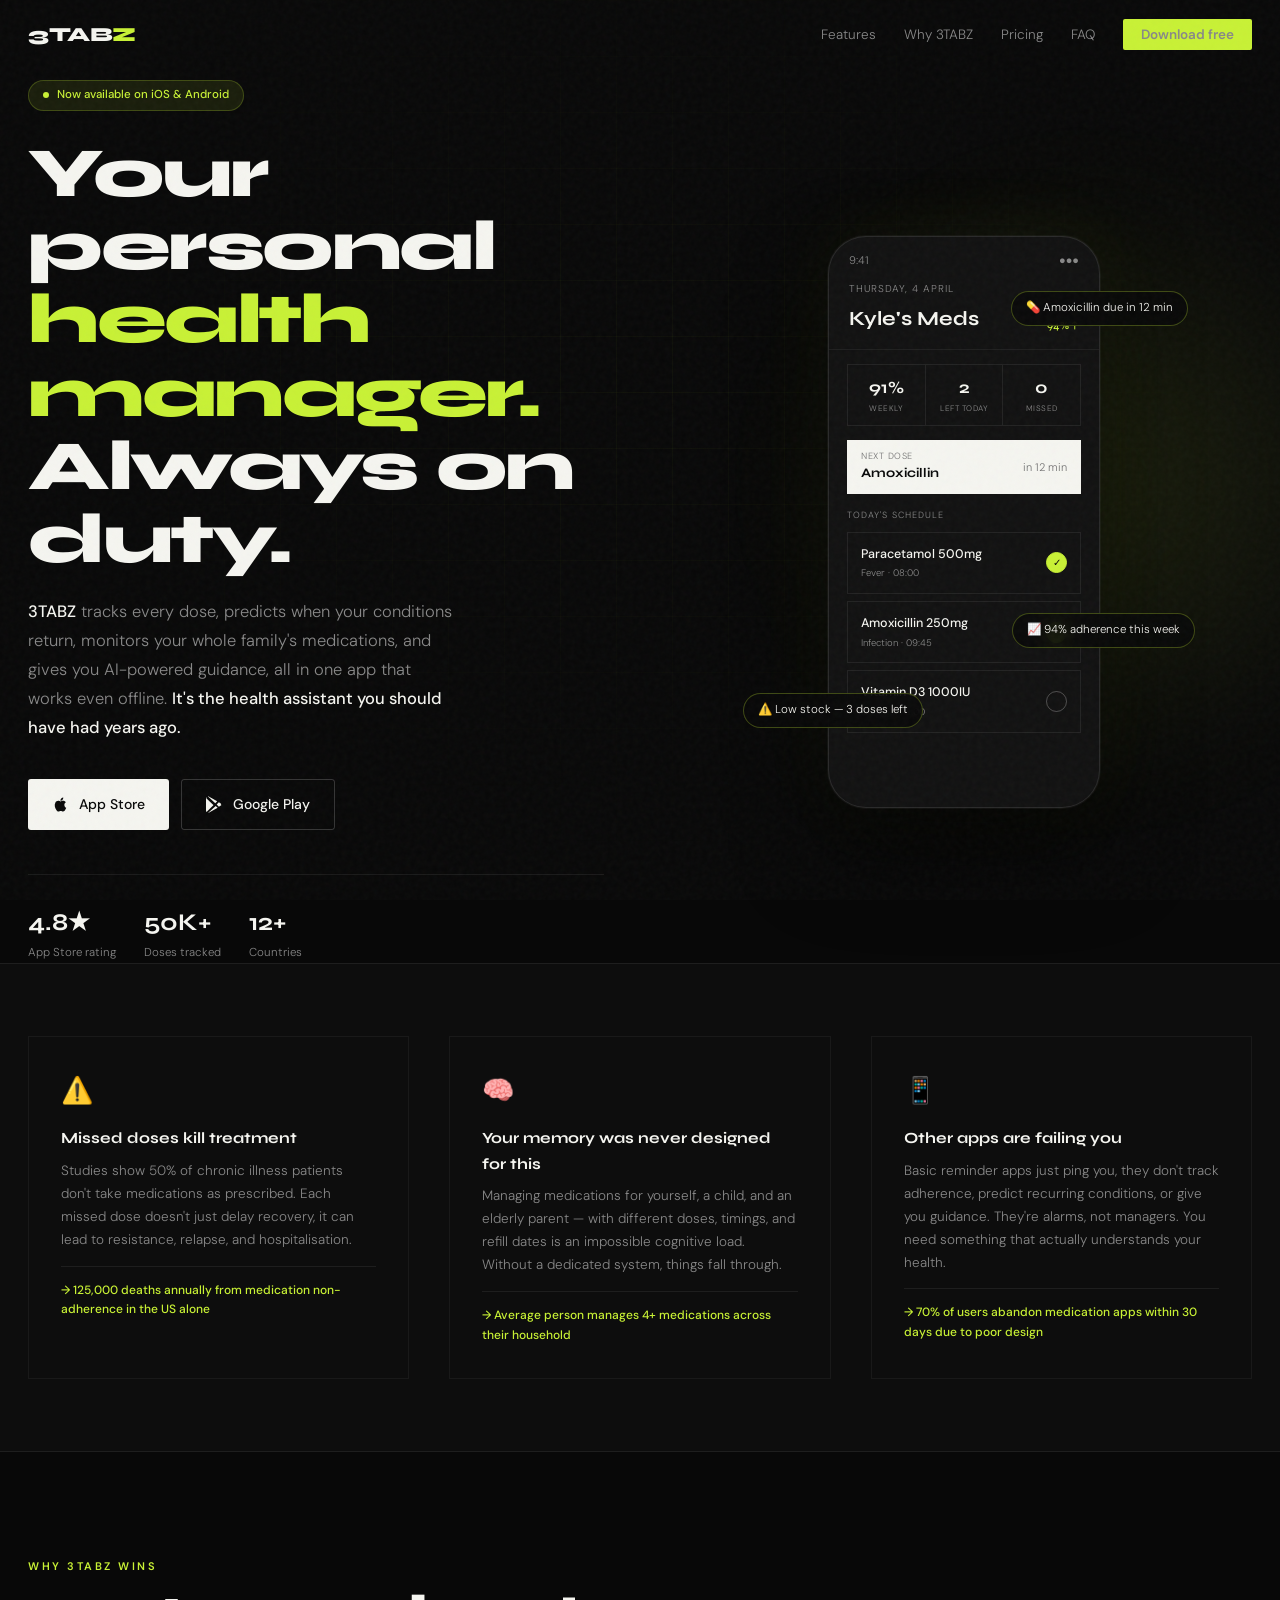
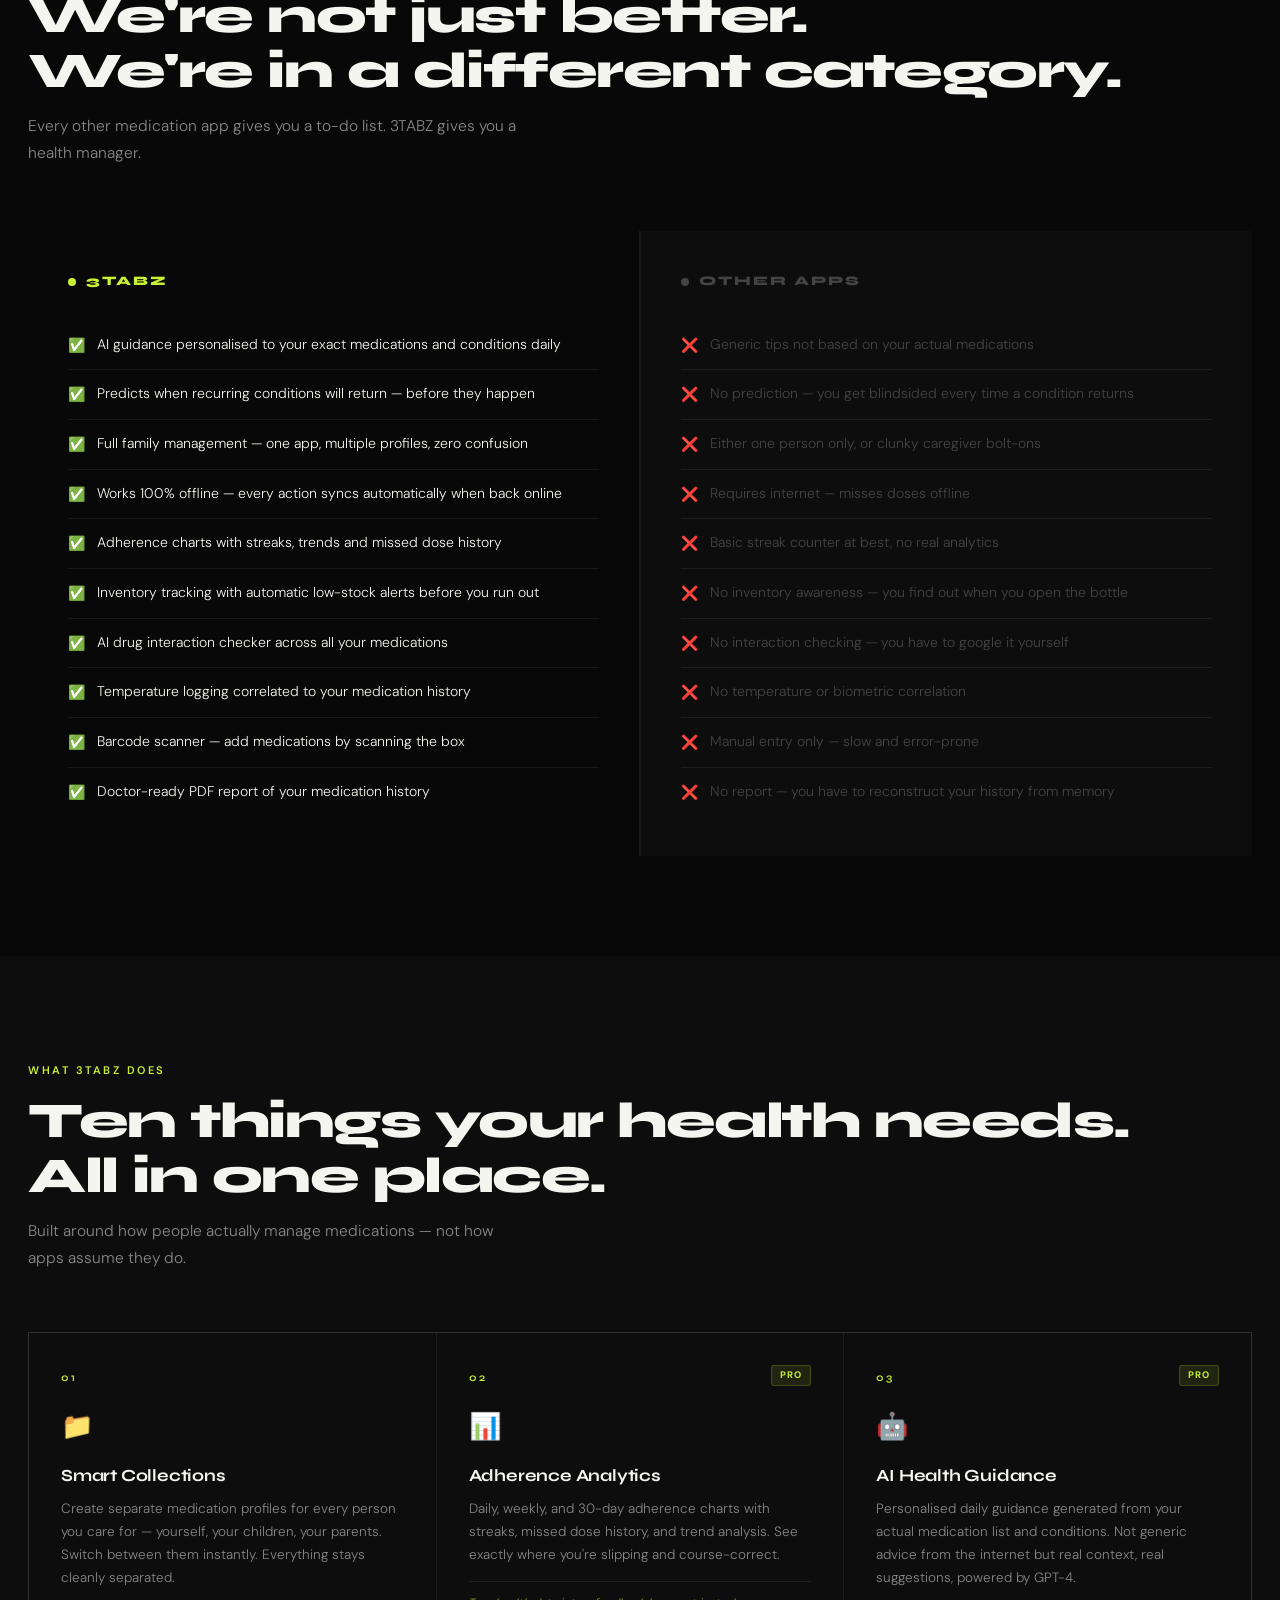
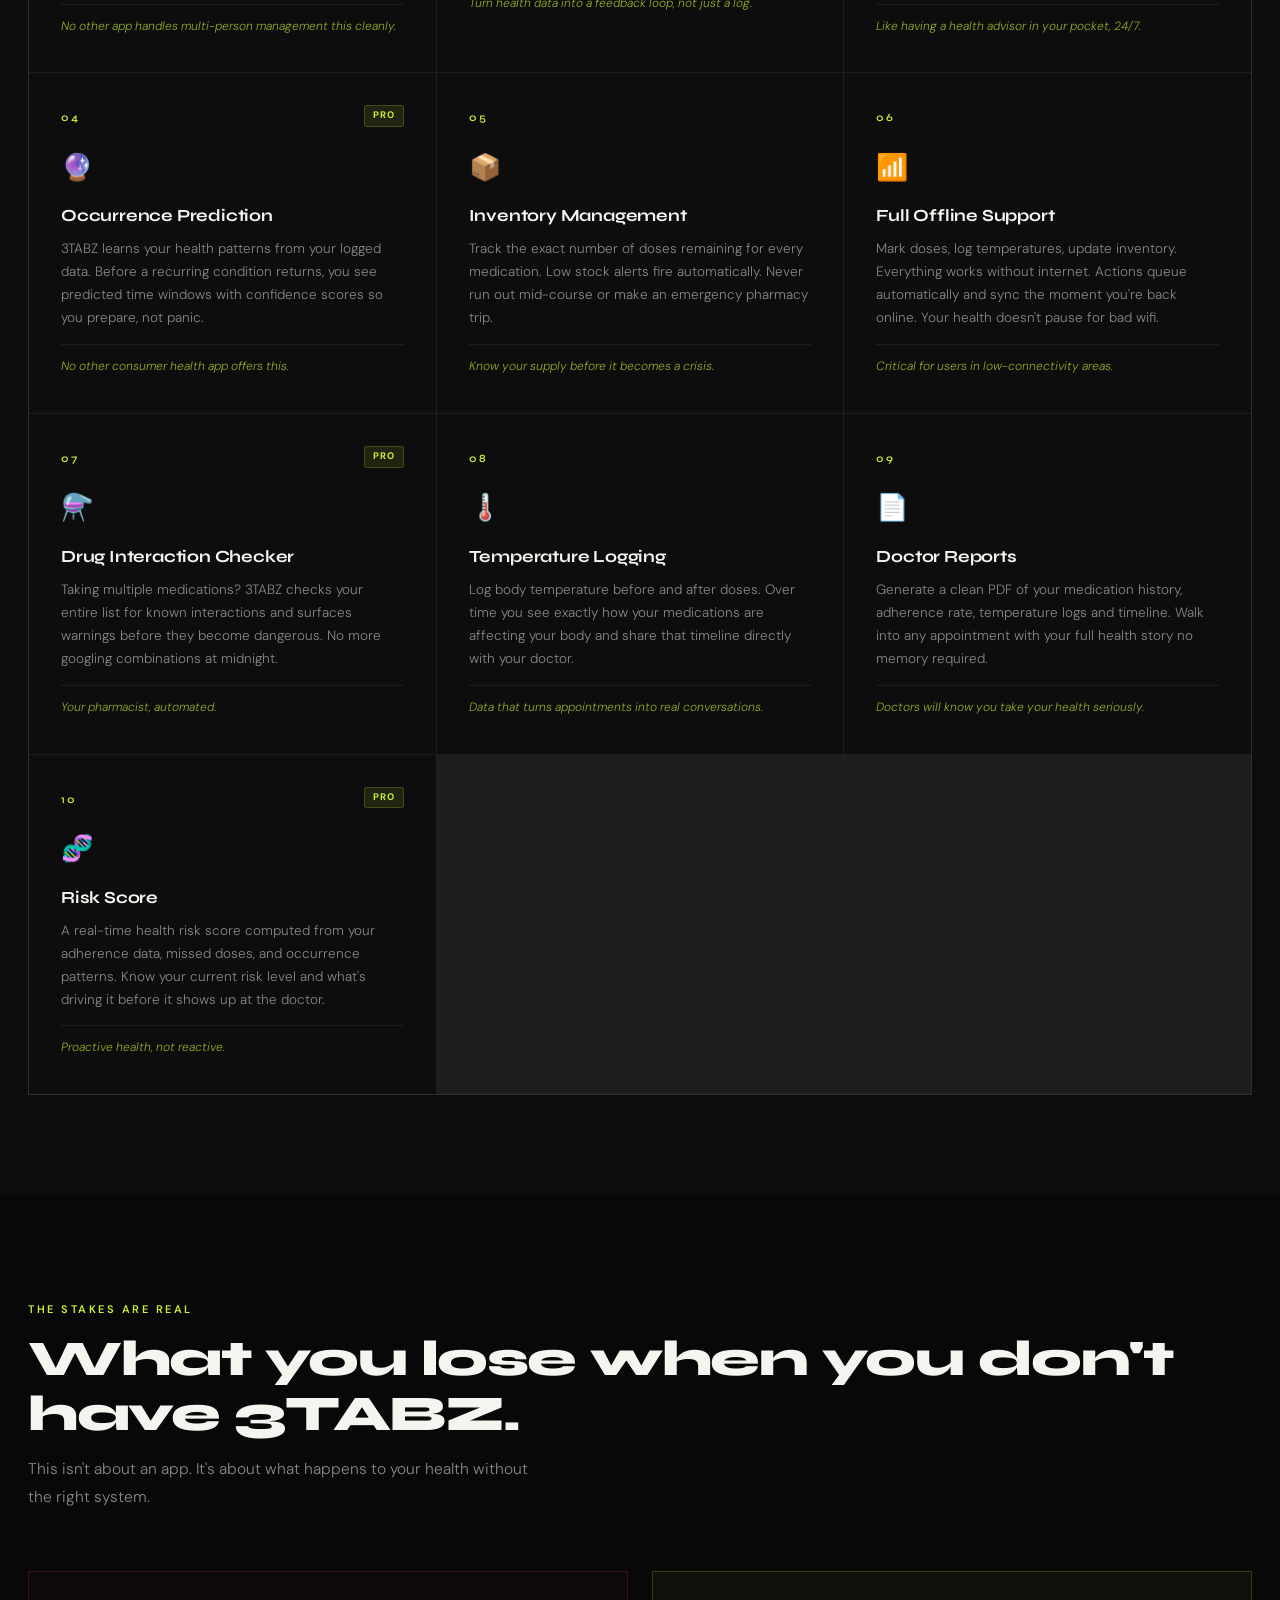
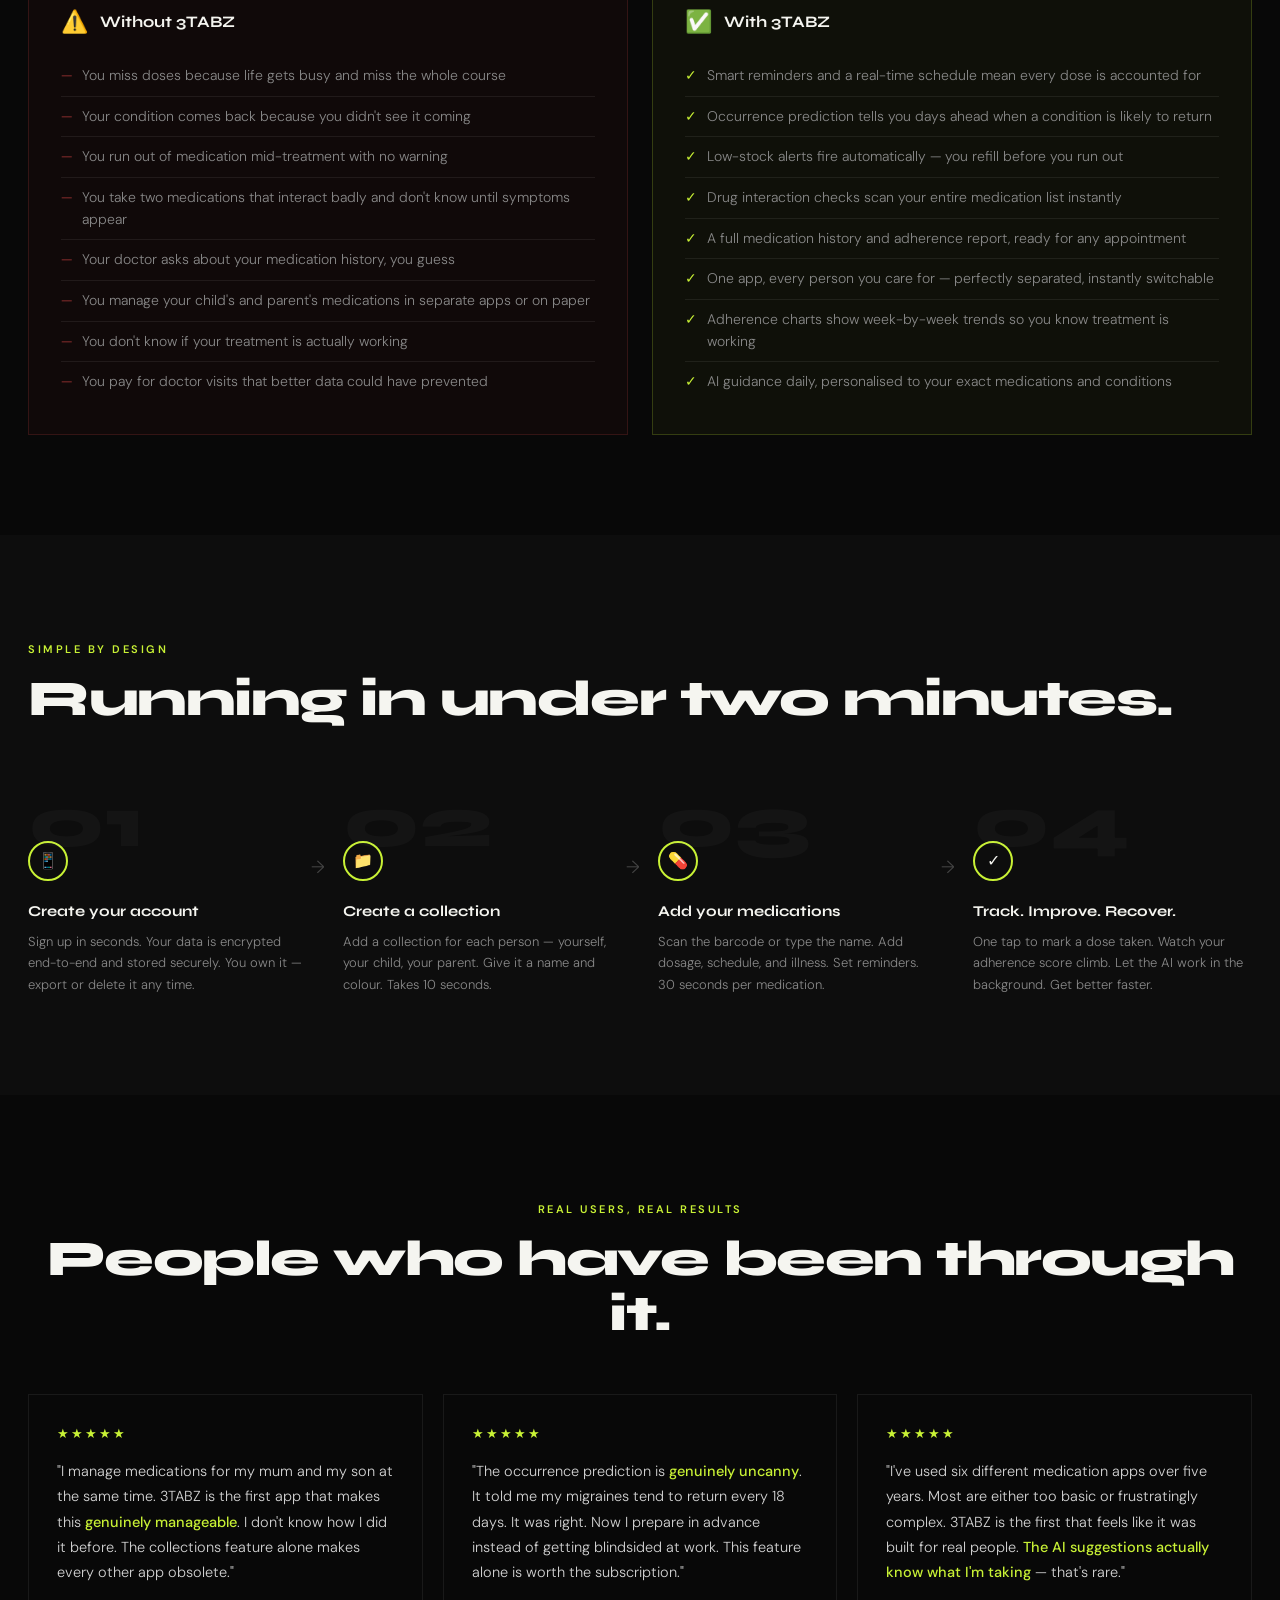
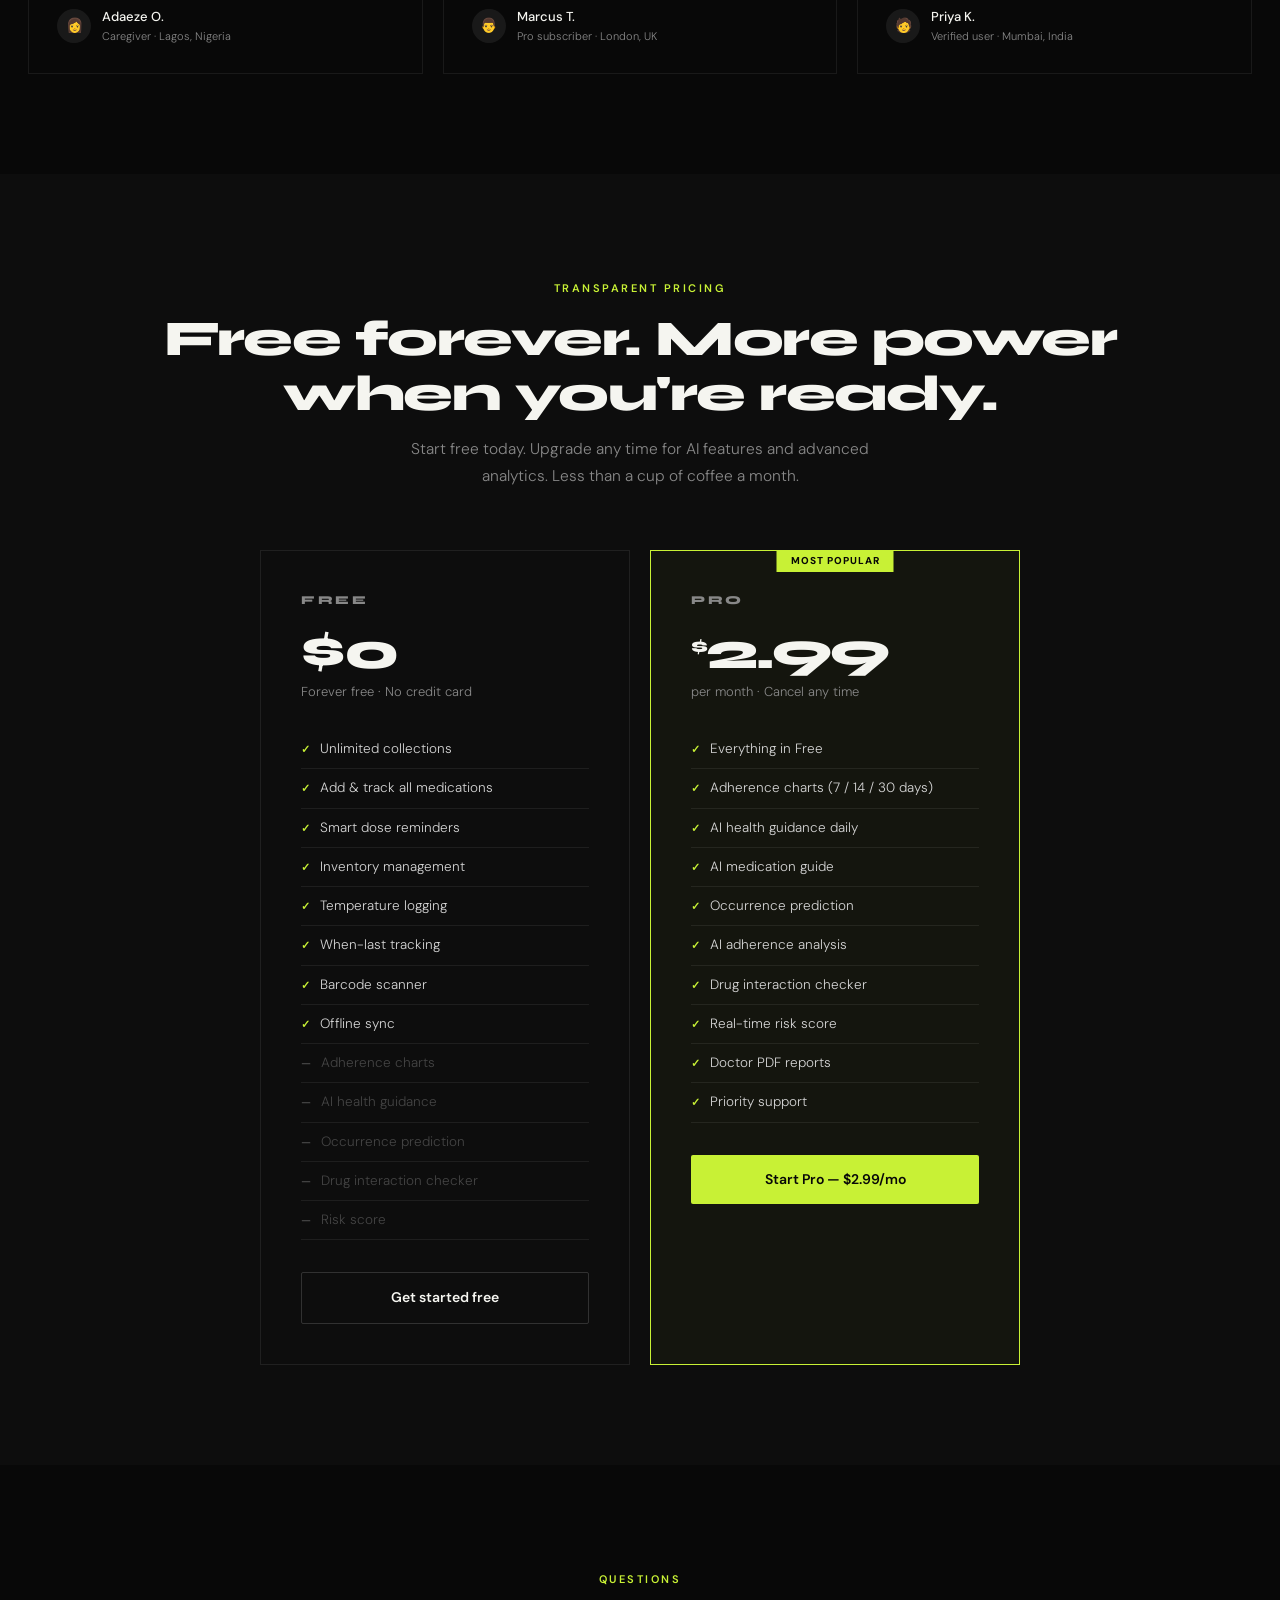
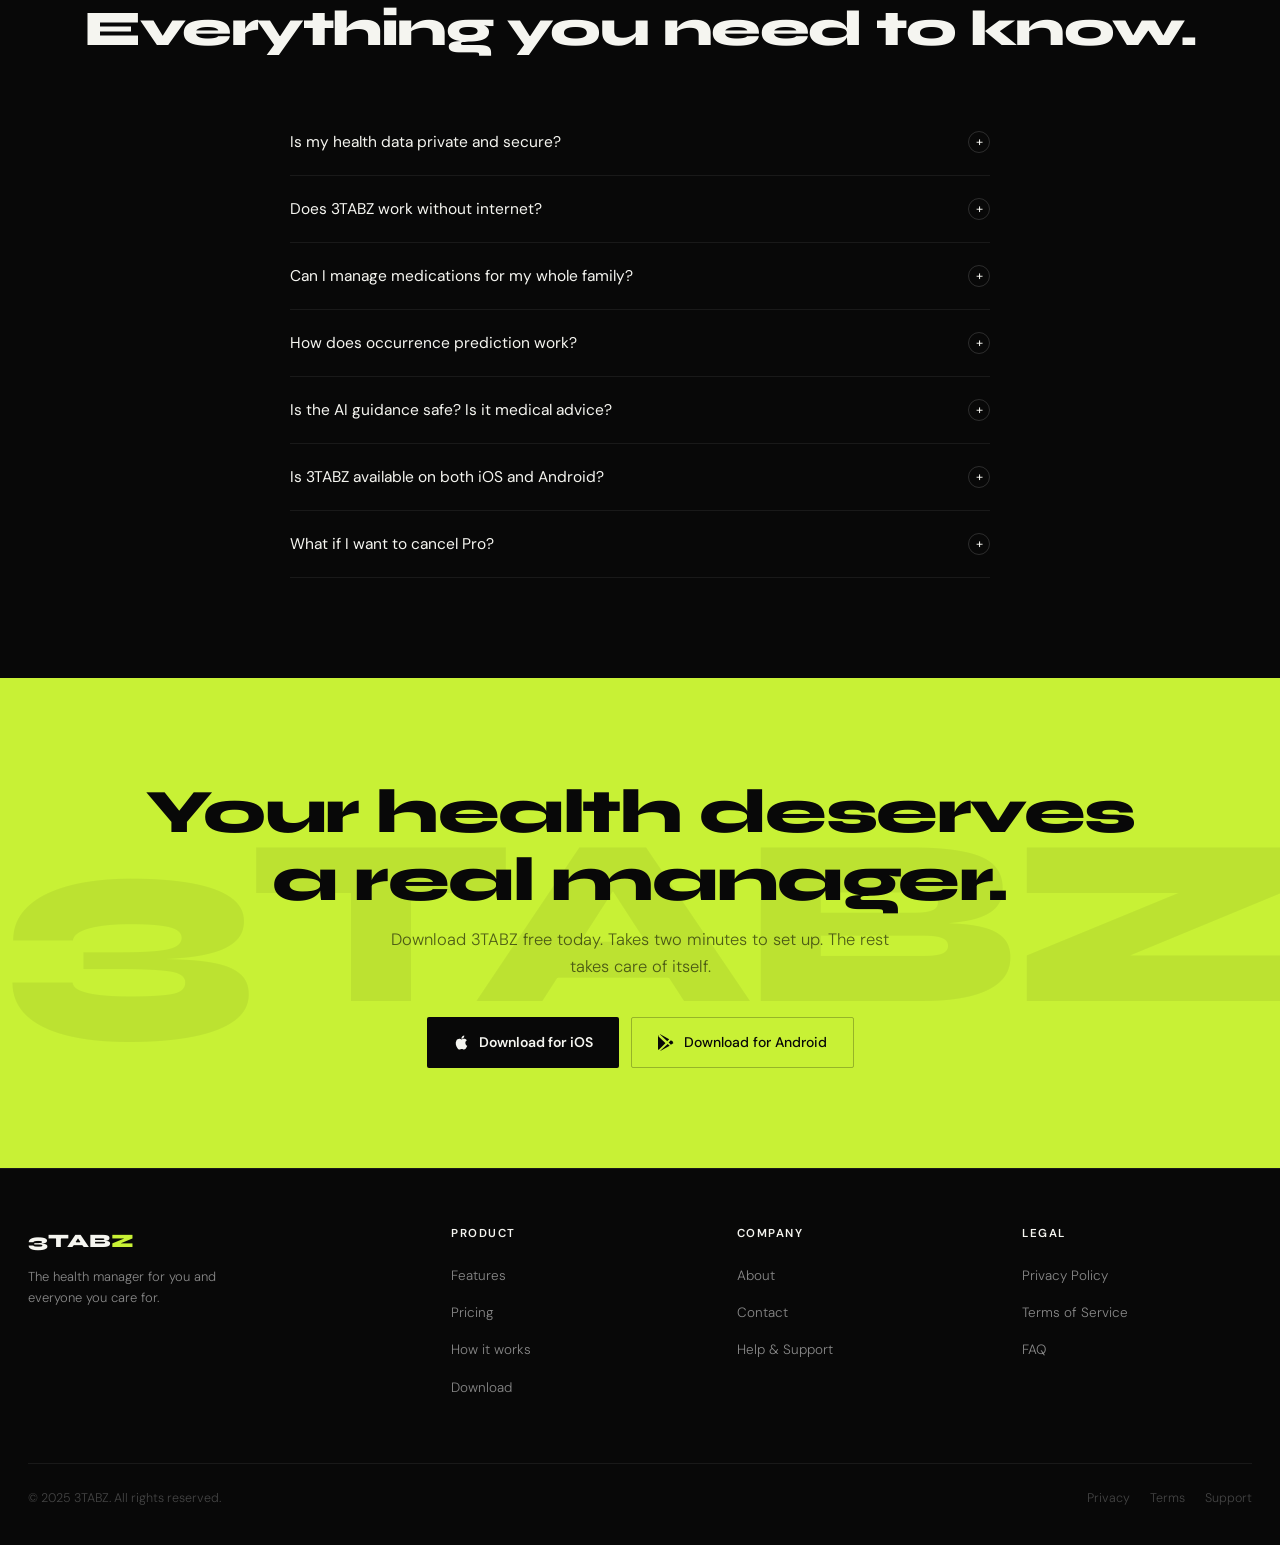
==== index.html @ d53e0fa6 "first commit" ====
<!DOCTYPE html>
<html lang="en">
<head>
  <meta charset="UTF-8" />
  <meta name="viewport" content="width=device-width, initial-scale=1.0" />
  <title>3TABZ — Your Personal Health Manager. Never Miss a Dose.</title>
  <meta name="description" content="3TABZ is the AI-powered medication manager that tracks every dose, predicts recurring conditions, manages your whole family, and tells you what other apps can't. Free on iOS & Android." />
  <meta property="og:title" content="3TABZ — Your Medications. Organised. Never Missed." />
  <meta property="og:description" content="The only medication app with AI health guidance, occurrence prediction, family management and offline sync. Free to start." />
  <meta property="og:type" content="website" />
  <meta property="og:url" content="https://3tabz.com" />
  <link rel="preconnect" href="https://fonts.googleapis.com" />
  <link rel="preconnect" href="https://fonts.gstatic.com" crossorigin />
  <link href="https://fonts.googleapis.com/css2?family=Syne:wght@400;600;700;800&family=DM+Sans:ital,wght@0,300;0,400;0,500;1,300&display=swap" rel="stylesheet" />
  <style>
    *, *::before, *::after { box-sizing: border-box; margin: 0; padding: 0; }

    :root {
      --black:   #080808;
      --black2:  #0d0d0d;
      --white:   #f5f5f0;
      --gray-100:#ebebeb;
      --gray-200:#d4d4d4;
      --gray-400:#888;
      --gray-600:#444;
      --accent:  #c8f135;
      --accent-d:#a8d015;
      --accent-dim: rgba(200,241,53,0.12);
      --border:  rgba(255,255,255,0.07);
      --font-h:  'Syne', sans-serif;
      --font-b:  'DM Sans', sans-serif;
    }

    html { scroll-behavior: smooth; font-size: 16px; }

    body {
      background: var(--black);
      color: var(--white);
      font-family: var(--font-b);
      font-weight: 300;
      line-height: 1.65;
      overflow-x: hidden;
    }

    /* grain overlay */
    body::after {
      content:'';
      position:fixed;
      inset:0;
      background-image:url("data:image/svg+xml,%3Csvg viewBox='0 0 200 200' xmlns='http://www.w3.org/2000/svg'%3E%3Cfilter id='n'%3E%3CfeTurbulence type='fractalNoise' baseFrequency='0.85' numOctaves='4' stitchTiles='stitch'/%3E%3C/filter%3E%3Crect width='100%25' height='100%25' filter='url(%23n)' opacity='0.035'/%3E%3C/svg%3E");
      pointer-events:none;
      z-index:9999;
    }

    .container { max-width:100%; margin:0 auto; padding:0 28px; position:relative; z-index:1;}

    /* Reveal animation */
    .rv { opacity:0; transform:translateY(24px); transition:opacity .6s ease, transform .6s ease; }
    .rv.in { opacity:1; transform:none; }
    .rv.d1 { transition-delay:.1s; }
    .rv.d2 { transition-delay:.2s; }
    .rv.d3 { transition-delay:.3s; }

    /* ─── NAV ─────────────────────────────────────────────────── */
    nav {
      position:fixed; top:0; left:0; right:0; z-index:200;
      padding:18px 0;
      transition: background .3s, border-color .3s;
    }
    nav.scrolled {
      background: rgba(8,8,8,.92);
      backdrop-filter: blur(16px);
      border-bottom: 1px solid var(--border);
    }
    nav .container { display:flex; align-items:center; justify-content:space-between; }
    .nav-logo {
      font-family:var(--font-h); font-weight:800; font-size:20px;
      letter-spacing:-.5px; color:var(--white); text-decoration:none;
    }
    .nav-logo em { color:var(--accent); font-style:normal; }
    .nav-links { display:flex; align-items:center; gap:28px; list-style:none; }
    .nav-links a { color:var(--gray-400); text-decoration:none; font-size:13.5px; transition:color .2s; }
    .nav-links a:hover { color:var(--white); }
    .nav-cta {
      background:var(--accent); color:var(--black);
      padding:7px 18px; font-weight:600; font-size:13px;
      border-radius:2px; transition: background .2s;
    }
    .nav-cta:hover { background:var(--accent-d); color:var(--black) !important; }
    .nav-mob { display:none; }

    /* ─── HERO ───────────────────────────────────────────────── */
    .hero {
      min-height:100vh;
      display:flex; align-items:center;
      padding-top:80px;
      position:relative; overflow:hidden;
    }
    .hero-grid {
      position:absolute; inset:0;
      background-image:
        linear-gradient(rgba(200,241,53,.035) 1px, transparent 1px),
        linear-gradient(90deg, rgba(200,241,53,.035) 1px, transparent 1px);
      background-size:56px 56px;
      mask-image:radial-gradient(ellipse 70% 70% at 50% 40%, black 0%, transparent 72%);
    }
    .hero-glow {
      position:absolute; right:-160px; top:50%; transform:translateY(-50%);
      width:700px; height:700px; border-radius:50%;
      background:radial-gradient(circle, rgba(200,241,53,.1) 0%, transparent 65%);
      filter:blur(50px); pointer-events:none;
    }
    .hero .container {
      display:grid; grid-template-columns:1fr 1fr;
      gap:72px; align-items:center;
    }
    .badge {
      display:inline-flex; align-items:center; gap:8px;
      background:rgba(200,241,53,.09);
      border:1px solid rgba(200,241,53,.22);
      border-radius:100px; padding:5px 14px;
      font-size:11.5px; font-weight:500; color:var(--accent);
      margin-bottom:26px;
    }
    .badge-dot {
      width:6px; height:6px; border-radius:50%;
      background:var(--accent);
      animation:blink 2.2s infinite;
    }
    @keyframes blink {
      0%,100%{opacity:1;transform:scale(1)}
      50%{opacity:.4;transform:scale(1.5)}
    }
    h1 {
      font-family:var(--font-h); font-weight:800;
      font-size:clamp(44px, 5.5vw, 74px);
      line-height:1.04; letter-spacing:-2.5px;
      margin-bottom:22px;
    }
    h1 .ac { color:var(--accent); }
    .hero-sub {
      font-size:16.5px; color:var(--gray-400);
      max-width:430px; line-height:1.75; margin-bottom:36px;
    }
    .hero-sub strong { color:var(--white); font-weight:500; }

    /* Store buttons */
    .dl-group { display:flex; gap:12px; flex-wrap:wrap; }
    .dl-btn {
      display:inline-flex; align-items:center; gap:10px;
      padding:13px 24px; border-radius:3px;
      font-family:var(--font-b); font-weight:500;
      font-size:14px; cursor:pointer; text-decoration:none;
      transition:all .2s;
    }
    .dl-btn-ios { background:var(--white); color:var(--black); }
    .dl-btn-ios:hover { background:var(--accent); }
    .dl-btn-and {
      background:transparent; color:var(--white);
      border:1px solid rgba(255,255,255,.18);
    }
    .dl-btn-and:hover { border-color:rgba(255,255,255,.4); background:rgba(255,255,255,.04); }

    .hero-trust {
      display:flex; gap:28px; margin-top:44px;
      padding-top:28px; border-top:1px solid var(--border);
    }
    .trust-num {
      font-family:var(--font-h); font-weight:700; font-size:24px;
    }
    .trust-label { font-size:11.5px; color:var(--gray-400); margin-top:2px; }

    /* Phone mockup */
    .hero-vis { display:flex; justify-content:center; position:relative; }
    .phone-wrap { position:relative; width:272px; }
    .phone {
      width:272px; height:572px; background:#111;
      border-radius:38px;
      border:1px solid rgba(255,255,255,.1);
      overflow:hidden;
      box-shadow:
        0 0 0 1px rgba(255,255,255,.04),
        0 40px 90px rgba(0,0,0,.7),
        0 0 80px rgba(200,241,53,.06);
    }
    .ph-status { display:flex; justify-content:space-between; padding:14px 20px 6px; font-size:11px; color:var(--gray-400); }
    .ph-head { padding:6px 20px 14px; border-bottom:1px solid rgba(255,255,255,.06); }
    .ph-date { font-size:10px; color:var(--gray-400); text-transform:uppercase; letter-spacing:1px; margin-bottom:5px; }
    .ph-title { font-family:var(--font-h); font-size:20px; font-weight:700; color:var(--white); display:flex; justify-content:space-between; align-items:flex-end; }
    .ph-adh { font-size:11px; color:var(--accent); font-weight:500; }
    .ph-row { display:flex; margin:14px 18px; border:1px solid rgba(255,255,255,.07); }
    .ph-stat { flex:1; text-align:center; padding:9px 4px; border-right:1px solid rgba(255,255,255,.07); }
    .ph-stat:last-child { border-right:none; }
    .ph-sn { font-family:var(--font-h); font-size:17px; font-weight:700; color:var(--white); }
    .ph-sl { font-size:8px; color:var(--gray-400); text-transform:uppercase; letter-spacing:.5px; }
    .ph-next { margin:0 18px 14px; background:var(--white); padding:9px 14px; display:flex; align-items:center; justify-content:space-between; }
    .ph-nl { font-size:9px; color:#737373; text-transform:uppercase; letter-spacing:.5px; }
    .ph-nm { font-family:var(--font-h); font-size:13px; font-weight:700; color:var(--black); }
    .ph-nt { font-size:11px; color:#737373; }
    .ph-sec { font-size:9px; color:var(--gray-400); text-transform:uppercase; letter-spacing:1px; padding:0 18px; margin-bottom:9px; }
    .ph-card { margin:0 18px 7px; border:1px solid rgba(255,255,255,.07); padding:11px 13px; display:flex; align-items:center; justify-content:space-between; }
    .ph-mn { font-size:12.5px; font-weight:500; color:var(--white); }
    .ph-md { font-size:9.5px; color:var(--gray-400); margin-top:2px; }
    .ph-chk { width:21px; height:21px; border:1.5px solid rgba(255,255,255,.25); border-radius:50%; display:flex; align-items:center; justify-content:center; }
    .ph-chk.ok { border-color:var(--accent); background:var(--accent); }
    .ph-chk.ok::after { content:'✓'; font-size:10px; color:var(--black); }

    /* floating chips */
    .chip {
      position:absolute;
      background:rgba(8,8,8,.88); border:1px solid rgba(200,241,53,.28);
      border-radius:100px; padding:7px 14px;
      font-size:11.5px; color:var(--white); white-space:nowrap;
      backdrop-filter:blur(10px);
      animation:fl 4s ease-in-out infinite;
    }
    .chip:nth-child(1) { top:55px; right:-88px; animation-delay:0s; }
    .chip:nth-child(2) { bottom:160px; right:-95px; animation-delay:1.4s; }
    .chip:nth-child(3) { bottom:80px; left:-85px; animation-delay:.7s; }
    @keyframes fl { 0%,100%{transform:translateY(0)} 50%{transform:translateY(-9px)} }

    /* ─── PAIN STRIP ──────────────────────────────────────────── */
    .pain {
      padding:72px 0;
      border-top:1px solid var(--border);
      border-bottom:1px solid var(--border);
      background:var(--black2);
    }
    .pain .container {
      display:grid; grid-template-columns:repeat(3,1fr); gap:40px;
    }
    .pain-item { padding:32px; border:1px solid rgba(255,255,255,.05); }
    .pain-emoji { font-size:26px; margin-bottom:14px; display:block; }
    .pain-head {
      font-family:var(--font-h); font-weight:700; font-size:15.5px;
      margin-bottom:8px; color:var(--white);
    }
    .pain-body { font-size:13.5px; color:var(--gray-400); line-height:1.7; }
    .pain-stat {
      margin-top:14px; padding-top:14px; border-top:1px solid var(--border);
      font-size:12px; color:var(--accent); font-weight:500;
    }

    /* ─── SECTION LABELS ─────────────────────────────────────── */
    .tag {
      display:inline-block; font-size:11px; font-weight:600;
      text-transform:uppercase; letter-spacing:2.5px;
      color:var(--accent); margin-bottom:14px;
    }
    h2 {
      font-family:var(--font-h); font-weight:800;
      font-size:clamp(30px, 4vw, 50px);
      letter-spacing:-1.5px; line-height:1.1; margin-bottom:14px;
    }
    .sub { font-size:15.5px; color:var(--gray-400); max-width:500px; line-height:1.75; }

    /* ─── VS SECTION ─────────────────────────────────────────── */
    .vs { padding:100px 0; }
    .vs-inner {
      display:grid; grid-template-columns:1fr 1fr; gap:2px;
      background:var(--border); margin-top:64px;
    }
    .vs-col { background:var(--black); padding:40px; }
    .vs-col.them { background:var(--black2); }
    .vs-label {
      font-family:var(--font-h); font-weight:800; font-size:13px;
      text-transform:uppercase; letter-spacing:2px;
      margin-bottom:28px; display:flex; align-items:center; gap:10px;
    }
    .vs-label.us { color:var(--accent); }
    .vs-label.them { color:var(--gray-600); }
    .vs-dot { width:8px; height:8px; border-radius:50%; }
    .vs-dot.us { background:var(--accent); }
    .vs-dot.them { background:var(--gray-600); }
    .vs-row {
      display:flex; align-items:flex-start; gap:12px;
      padding:13px 0; border-bottom:1px solid var(--border);
      font-size:14px; line-height:1.55;
    }
    .vs-row:last-child { border-bottom:none; }
    .vs-icon { font-size:14px; flex-shrink:0; margin-top:1px; }
    .vs-row.win { color:var(--white); }
    .vs-row.lose { color:var(--gray-600); }

    /* ─── FEATURES ───────────────────────────────────────────── */
    .feats { padding:100px 0; background:var(--black2); }
    .feats-head { margin-bottom:60px; }
    .feats-grid {
      display:grid; grid-template-columns:repeat(3,1fr);
      gap:1px; background:var(--border);
      border:1px solid var(--border);
    }
    .fc {
      background:var(--black2); padding:36px 32px;
      position:relative; overflow:hidden;
      transition:background .3s;
    }
    .fc::after {
      content:''; position:absolute; inset:0;
      background:radial-gradient(circle at 0% 0%, rgba(200,241,53,.07) 0%, transparent 55%);
      opacity:0; transition:opacity .3s;
    }
    .fc:hover { background:#111; }
    .fc:hover::after { opacity:1; }
    .fc-n {
      font-family:var(--font-h); font-size:11px; font-weight:600;
      color:var(--accent); letter-spacing:2px; margin-bottom:18px;
    }
    .fc-icon { font-size:26px; margin-bottom:14px; display:block; }
    .fc-title {
      font-family:var(--font-h); font-weight:700;
      font-size:17px; margin-bottom:8px; letter-spacing:-.2px;
    }
    .fc-body { font-size:13.5px; color:var(--gray-400); line-height:1.7; }
    .fc-pro {
      position:absolute; top:32px; right:32px;
      background:rgba(200,241,53,.1); border:1px solid rgba(200,241,53,.2);
      border-radius:3px; padding:2px 8px;
      font-size:9.5px; font-weight:700; color:var(--accent); letter-spacing:1px;
    }
    .fc-edge {
      margin-top:14px; padding-top:12px; border-top:1px solid var(--border);
      font-size:12px; color:rgba(200,241,53,.7); font-style:italic;
    }

    /* ─── CONSEQUENCES ───────────────────────────────────────── */
    .consequences { padding:100px 0; }
    .cons-grid {
      display:grid; grid-template-columns:repeat(2,1fr);
      gap:24px; margin-top:60px;
    }
    .cons-card {
      border:1px solid rgba(255,80,80,.15);
      background:rgba(255,40,40,.03);
      padding:32px;
    }
    .cons-card.positive {
      border-color:rgba(200,241,53,.2);
      background:rgba(200,241,53,.03);
    }
    .cons-header {
      display:flex; align-items:center; gap:12px;
      font-family:var(--font-h); font-weight:700; font-size:16px;
      margin-bottom:16px;
    }
    .cons-header span { font-size:22px; }
    .cons-list { list-style:none; }
    .cons-list li {
      font-size:14px; color:var(--gray-400);
      padding:9px 0; border-bottom:1px solid var(--border);
      display:flex; gap:10px; align-items:flex-start; line-height:1.55;
    }
    .cons-list li:last-child { border-bottom:none; }
    .cons-list li::before { content:'—'; color:rgba(255,80,80,.6); flex-shrink:0; }
    .cons-card.positive .cons-list li::before { content:'✓'; color:var(--accent); }

    /* ─── HOW IT WORKS ───────────────────────────────────────── */
    .how { padding:100px 0; background:var(--black2); }
    .steps {
      display:grid; grid-template-columns:repeat(4,1fr);
      gap:36px; margin-top:60px;
    }
    .step { position:relative; }
    .step-bg {
      font-family:var(--font-h); font-size:72px; font-weight:800;
      color:rgba(255,255,255,.03); line-height:1; margin-bottom:-18px;
    }
    .step-dot {
      width:40px; height:40px;
      border:2px solid var(--accent); border-radius:50%;
      display:flex; align-items:center; justify-content:center;
      font-size:16px; margin-bottom:18px;
    }
    .step-title { font-family:var(--font-h); font-weight:700; font-size:15px; margin-bottom:7px; }
    .step-body { font-size:13px; color:var(--gray-400); line-height:1.65; }
    .step-arr { position:absolute; top:66px; right:-18px; color:var(--gray-600); font-size:18px; }

    /* ─── SOCIAL PROOF ───────────────────────────────────────── */
    .proof { padding:100px 0; }
    .reviews {
      display:grid; grid-template-columns:repeat(3,1fr);
      gap:20px; margin-top:52px;
    }
    .rev {
      border:1px solid var(--border); padding:28px;
      position:relative; transition:border-color .25s;
    }
    .rev:hover { border-color:rgba(200,241,53,.25); }
    .rev-stars { color:var(--accent); font-size:13px; letter-spacing:2px; margin-bottom:14px; }
    .rev-text { font-size:14.5px; line-height:1.75; color:var(--gray-200); margin-bottom:20px; }
    .rev-text em { color:var(--accent); font-style:normal; font-weight:500; }
    .rev-foot { display:flex; align-items:center; gap:11px; }
    .rev-av { width:34px; height:34px; border-radius:50%; background:rgba(255,255,255,.07); display:flex; align-items:center; justify-content:center; font-size:14px; }
    .rev-name { font-size:13px; font-weight:500; }
    .rev-meta { font-size:11px; color:var(--gray-400); }

    /* ─── PRICING ────────────────────────────────────────────── */
    .pricing { padding:100px 0; background:var(--black2); }
    .pricing-cards {
      display:grid; grid-template-columns:1fr 1fr;
      gap:20px; max-width:760px; margin:60px auto 0;
    }
    .pc {
      border:1px solid rgba(255,255,255,.08);
      padding:40px; position:relative;
    }
    .pc.hot { border-color:var(--accent); background:rgba(200,241,53,.03); }
    .pc-badge {
      position:absolute; top:-1px; left:50%; transform:translateX(-50%);
      background:var(--accent); color:var(--black);
      font-size:10px; font-weight:800; padding:3px 14px; letter-spacing:1px;
    }
    .pc-name {
      font-family:var(--font-h); font-weight:800; font-size:12px;
      text-transform:uppercase; letter-spacing:2.5px;
      color:var(--gray-400); margin-bottom:14px;
    }
    .pc-price {
      font-family:var(--font-h); font-size:52px; font-weight:800;
      letter-spacing:-2px; line-height:1; margin-bottom:4px;
    }
    .pc-price sup { font-size:20px; vertical-align:top; margin-top:12px; display:inline-block; }
    .pc-per { font-size:13px; color:var(--gray-400); margin-bottom:28px; }
    .pc-feats { list-style:none; margin-bottom:32px; }
    .pc-feats li {
      font-size:13.5px; padding:8px 0;
      border-bottom:1px solid var(--border);
      display:flex; gap:10px; align-items:center; color:var(--gray-200);
    }
    .pc-feats li::before { content:'✓'; color:var(--accent); font-size:11px; font-weight:700; flex-shrink:0; }
    .pc-feats li.no { color:var(--gray-600); }
    .pc-feats li.no::before { content:'—'; color:var(--gray-600); }
    .pc-btn {
      display:block; width:100%; text-align:center;
      padding:13px; border-radius:2px; font-weight:600;
      font-size:14px; cursor:pointer; text-decoration:none;
      transition:all .2s;
    }
    .pc-btn-free { border:1px solid rgba(255,255,255,.15); color:var(--white); }
    .pc-btn-free:hover { border-color:rgba(255,255,255,.35); background:rgba(255,255,255,.04); }
    .pc-btn-pro { background:var(--accent); color:var(--black); }
    .pc-btn-pro:hover { background:var(--accent-d); }

    /* ─── FAQ ────────────────────────────────────────────────── */
    .faq { padding:100px 0; }
    .faq-list { max-width:700px; margin:52px auto 0; }
    .faq-item { border-bottom:1px solid var(--border); }
    .faq-q {
      width:100%; background:none; border:none;
      color:var(--white); font-family:var(--font-b);
      font-size:15.5px; font-weight:400; text-align:left;
      padding:22px 0; cursor:pointer;
      display:flex; justify-content:space-between; align-items:center; gap:14px;
    }
    .faq-ic {
      width:22px; height:22px; border:1px solid rgba(255,255,255,.15);
      border-radius:50%; display:flex; align-items:center; justify-content:center;
      flex-shrink:0; font-size:13px; transition:all .25s;
    }
    .faq-item.open .faq-ic { background:var(--accent); border-color:var(--accent); color:var(--black); transform:rotate(45deg); }
    .faq-a { max-height:0; overflow:hidden; transition:max-height .35s ease; font-size:14.5px; color:var(--gray-400); line-height:1.75; }
    .faq-item.open .faq-a { max-height:300px; }
    .faq-inner { padding-bottom:22px; }

    /* ─── CTA BAND ───────────────────────────────────────────── */
    .cta-band {
      padding:100px 0; background:var(--accent);
      position:relative; overflow:hidden;
    }
    .cta-band::before {
      content:'3TABZ'; position:absolute;
      font-family:var(--font-h); font-weight:800; font-size:240px;
      color:rgba(0,0,0,.06); right:-10px; top:50%; transform:translateY(-50%);
      white-space:nowrap; pointer-events:none; letter-spacing:-8px;
    }
    .cta-band .container { text-align:center; }
    .cta-band h2 { color:var(--black); font-size:clamp(34px,5vw,62px); margin-bottom:12px; }
    .cta-band .lead { color:rgba(0,0,0,.6); font-size:16.5px; margin-bottom:36px; max-width:500px; margin-left:auto; margin-right:auto; }
    .cta-band .cta-buttons { display:flex; gap:12px; justify-content:center; flex-wrap:wrap; }
    .btn-black { background:var(--black); color:var(--white); padding:13px 26px; border-radius:2px; font-weight:600; font-size:14px; text-decoration:none; display:inline-flex; align-items:center; gap:9px; transition:background .2s; }
    .btn-black:hover { background:#222; }
    .btn-outline-dark { background:transparent; color:var(--black); border:1.5px solid rgba(0,0,0,.25); padding:13px 26px; border-radius:2px; font-weight:500; font-size:14px; text-decoration:none; display:inline-flex; align-items:center; gap:9px; transition:all .2s; }
    .btn-outline-dark:hover { background:rgba(0,0,0,.07); }

    /* ─── FOOTER ─────────────────────────────────────────────── */
    footer {
      background:var(--black); border-top:1px solid var(--border);
      padding:56px 0 36px;
    }
    .ft {
      display:grid; grid-template-columns:1.6fr 1fr 1fr 1fr;
      gap:56px; margin-bottom:52px;
    }
    .ft-logo {
      font-family:var(--font-h); font-weight:800;
      font-size:19px; color:var(--white); margin-bottom:10px;
    }
    .ft-logo em { color:var(--accent); font-style:normal; }
    .ft-tag { font-size:13px; color:var(--gray-400); max-width:200px; line-height:1.65; }
    .ft-h { font-size:11.5px; font-weight:600; text-transform:uppercase; letter-spacing:1.5px; color:var(--white); margin-bottom:18px; }
    .ft-links { list-style:none; }
    .ft-links li { margin-bottom:11px; }
    .ft-links a { font-size:13.5px; color:var(--gray-400); text-decoration:none; transition:color .2s; }
    .ft-links a:hover { color:var(--white); }
    .ft-bot {
      border-top:1px solid var(--border); padding-top:24px;
      display:flex; align-items:center; justify-content:space-between;
    }
    .ft-copy { font-size:12.5px; color:var(--gray-600); }
    .ft-legal { display:flex; gap:20px; }
    .ft-legal a { font-size:12.5px; color:var(--gray-600); text-decoration:none; transition:color .2s; }
    .ft-legal a:hover { color:var(--white); }

    /* ─── RESPONSIVE ─────────────────────────────────────────── */
    @media (max-width:1024px) {
      .feats-grid { grid-template-columns:repeat(2,1fr); }
      .steps { grid-template-columns:repeat(2,1fr); }
      .step-arr { display:none; }
      .ft { grid-template-columns:1fr 1fr; gap:36px; }
    }
    @media (max-width:768px) {
      .hero .container { grid-template-columns:1fr; gap:52px; }
      .hero-vis { order:-1; }
      .chip { display:none; }
      .pain .container { grid-template-columns:1fr; }
      .vs-inner { grid-template-columns:1fr; }
      .feats-grid { grid-template-columns:1fr; }
      .reviews { grid-template-columns:1fr; }
      .pricing-cards { grid-template-columns:1fr; }
      .steps { grid-template-columns:1fr; }
      .cons-grid { grid-template-columns:1fr; }
      .ft { grid-template-columns:1fr; }
      .ft-bot { flex-direction:column; gap:14px; text-align:center; }
      .nav-links { display:none; }
      .nav-mob { display:flex; align-items:center; gap:10px; }
    }
  </style>
</head>
<body>

<!-- NAV -->
<nav id="nav">
  <div class="container">
    <a href="#" class="nav-logo">3TAB<em>Z</em></a>
    <ul class="nav-links">
      <li><a href="#features">Features</a></li>
      <li><a href="#vs">Why 3TABZ</a></li>
      <li><a href="#pricing">Pricing</a></li>
      <li><a href="#faq">FAQ</a></li>
      <li><a href="#download" class="nav-cta">Download free</a></li>
    </ul>
    <div class="nav-mob">
      <a href="#download" class="dl-btn dl-btn-ios" style="padding:7px 16px;font-size:12.5px;">Download</a>
    </div>
  </div>
</nav>

<!-- HERO -->
<section class="hero" id="home">
  <div class="hero-grid"></div>
  <div class="hero-glow"></div>
  <div class="container">
    <div class="hero-content">
      <div class="badge rv"><span class="badge-dot"></span>Now available on iOS &amp; Android</div>
      <h1 class="rv d1">
        Your personal<br/>
        <span class="ac">health manager.</span><br/>
        Always on duty.
      </h1>
      <p class="hero-sub rv d2">
        <strong>3TABZ</strong> tracks every dose, predicts when your conditions return, monitors your whole family's medications, and gives you AI-powered guidance, all in one app that works even offline. <strong>It's the health assistant you should have had years ago.</strong>
      </p>
      <div class="dl-group rv d3">
        <a href="#download" class="dl-btn dl-btn-ios">
          <svg width="17" height="17" viewBox="0 0 24 24" fill="currentColor"><path d="M18.71 19.5c-.83 1.24-1.71 2.45-3.05 2.47-1.34.03-1.77-.79-3.29-.79-1.53 0-2 .77-3.27.82-1.31.05-2.3-1.32-3.14-2.53C4.25 17 2.94 12.45 4.7 9.39c.87-1.52 2.43-2.48 4.12-2.51 1.28-.02 2.5.87 3.29.87.78 0 2.26-1.07 3.8-.91.65.03 2.47.26 3.64 1.98-.09.06-2.17 1.28-2.15 3.81.03 3.02 2.65 4.03 2.68 4.04-.03.07-.42 1.44-1.38 2.83M13 3.5c.73-.83 1.94-1.46 2.94-1.5.13 1.17-.34 2.35-1.04 3.19-.69.85-1.83 1.51-2.95 1.42-.15-1.15.41-2.35 1.05-3.11z"/></svg>
          App Store
        </a>
        <a href="#download" class="dl-btn dl-btn-and">
          <svg width="17" height="17" viewBox="0 0 24 24" fill="currentColor"><path d="M3.18 23.76c.2.11.44.12.65.03l12.65-7.07-2.77-2.77-10.53 9.81zM.66 1.48C.25 1.9 0 2.56 0 3.4v17.2c0 .84.25 1.5.67 1.91l.09.09 9.63-9.63v-.23L.75 3.4l-.09.08zM20.93 10.52l-2.79-1.56-3.09 3.09 3.09 3.09 2.81-1.57c.8-.45.8-1.62-.02-2.05zM3.18.24L15.83 7.3l-2.77 2.77L2.53.26c.21-.09.45-.08.65-.02z"/></svg>
          Google Play
        </a>
      </div>
      <div class="hero-trust rv">
        <div class="trust-item">
          <div class="trust-num">4.8★</div>
          <div class="trust-label">App Store rating</div>
        </div>
        <div class="trust-item">
          <div class="trust-num">50K+</div>
          <div class="trust-label">Doses tracked</div>
        </div>
        <div class="trust-item">
          <div class="trust-num">12+</div>
          <div class="trust-label">Countries</div>
        </div>
      </div>
    </div>

    <div class="hero-vis rv d2">
      <div class="phone-wrap">
        <div class="chip">💊 Amoxicillin due in 12 min</div>
        <div class="chip">📈 94% adherence this week</div>
        <div class="chip">⚠️ Low stock — 3 doses left</div>
        <div class="phone">
          <div class="ph-status"><span>9:41</span><span>●●●</span></div>
          <div class="ph-head">
            <div class="ph-date">Thursday, 4 April</div>
            <div class="ph-title"><span>Kyle's Meds</span><span class="ph-adh">94% ↑</span></div>
          </div>
          <div class="ph-row">
            <div class="ph-stat"><div class="ph-sn">91%</div><div class="ph-sl">Weekly</div></div>
            <div class="ph-stat"><div class="ph-sn">2</div><div class="ph-sl">Left today</div></div>
            <div class="ph-stat"><div class="ph-sn">0</div><div class="ph-sl">Missed</div></div>
          </div>
          <div class="ph-next">
            <div><div class="ph-nl">Next dose</div><div class="ph-nm">Amoxicillin</div></div>
            <div class="ph-nt">in 12 min</div>
          </div>
          <div class="ph-sec">Today's Schedule</div>
          <div class="ph-card">
            <div><div class="ph-mn">Paracetamol 500mg</div><div class="ph-md">Fever · 08:00</div></div>
            <div class="ph-chk ok"></div>
          </div>
          <div class="ph-card">
            <div><div class="ph-mn">Amoxicillin 250mg</div><div class="ph-md">Infection · 09:45</div></div>
            <div class="ph-chk"></div>
          </div>
          <div class="ph-card">
            <div><div class="ph-mn">Vitamin D3 1000IU</div><div class="ph-md">General · 12:00</div></div>
            <div class="ph-chk"></div>
          </div>
        </div>
      </div>
    </div>
  </div>
</section>

<!-- PAIN STRIP -->
<section class="pain">
  <div class="container">
    <div class="pain-item rv">
      <span class="pain-emoji">⚠️</span>
      <div class="pain-head">Missed doses kill treatment</div>
      <div class="pain-body">Studies show 50% of chronic illness patients don't take medications as prescribed. Each missed dose doesn't just delay recovery, it can lead to resistance, relapse, and hospitalisation.</div>
      <div class="pain-stat">→ 125,000 deaths annually from medication non-adherence in the US alone</div>
    </div>
    <div class="pain-item rv d1">
      <span class="pain-emoji">🧠</span>
      <div class="pain-head">Your memory was never designed for this</div>
      <div class="pain-body">Managing medications for yourself, a child, and an elderly parent — with different doses, timings, and refill dates is an impossible cognitive load. Without a dedicated system, things fall through.</div>
      <div class="pain-stat">→ Average person manages 4+ medications across their household</div>
    </div>
    <div class="pain-item rv d2">
      <span class="pain-emoji">📱</span>
      <div class="pain-head">Other apps are failing you</div>
      <div class="pain-body">Basic reminder apps just ping you, they don't track adherence, predict recurring conditions, or give you guidance. They're alarms, not managers. You need something that actually understands your health.</div>
      <div class="pain-stat">→ 70% of users abandon medication apps within 30 days due to poor design</div>
    </div>
  </div>
</section>

<!-- VS SECTION -->
<section class="vs" id="vs">
  <div class="container">
    <span class="tag rv">Why 3TABZ wins</span>
    <h2 class="rv">We're not just better.<br/>We're in a different category.</h2>
    <p class="sub rv">Every other medication app gives you a to-do list. 3TABZ gives you a health manager.</p>
    <div class="vs-inner rv">
      <div class="vs-col">
        <div class="vs-label us"><span class="vs-dot us"></span>3TABZ</div>
        <div class="vs-row win"><span class="vs-icon">✅</span>AI guidance personalised to your exact medications and conditions daily</div>
        <div class="vs-row win"><span class="vs-icon">✅</span>Predicts when recurring conditions will return — before they happen</div>
        <div class="vs-row win"><span class="vs-icon">✅</span>Full family management — one app, multiple profiles, zero confusion</div>
        <div class="vs-row win"><span class="vs-icon">✅</span>Works 100% offline — every action syncs automatically when back online</div>
        <div class="vs-row win"><span class="vs-icon">✅</span>Adherence charts with streaks, trends and missed dose history</div>
        <div class="vs-row win"><span class="vs-icon">✅</span>Inventory tracking with automatic low-stock alerts before you run out</div>
        <div class="vs-row win"><span class="vs-icon">✅</span>AI drug interaction checker across all your medications</div>
        <div class="vs-row win"><span class="vs-icon">✅</span>Temperature logging correlated to your medication history</div>
        <div class="vs-row win"><span class="vs-icon">✅</span>Barcode scanner — add medications by scanning the box</div>
        <div class="vs-row win"><span class="vs-icon">✅</span>Doctor-ready PDF report of your medication history</div>
      </div>
      <div class="vs-col them">
        <div class="vs-label them"><span class="vs-dot them"></span>Other apps</div>
        <div class="vs-row lose"><span class="vs-icon">❌</span>Generic tips not based on your actual medications</div>
        <div class="vs-row lose"><span class="vs-icon">❌</span>No prediction — you get blindsided every time a condition returns</div>
        <div class="vs-row lose"><span class="vs-icon">❌</span>Either one person only, or clunky caregiver bolt-ons</div>
        <div class="vs-row lose"><span class="vs-icon">❌</span>Requires internet — misses doses offline</div>
        <div class="vs-row lose"><span class="vs-icon">❌</span>Basic streak counter at best, no real analytics</div>
        <div class="vs-row lose"><span class="vs-icon">❌</span>No inventory awareness — you find out when you open the bottle</div>
        <div class="vs-row lose"><span class="vs-icon">❌</span>No interaction checking — you have to google it yourself</div>
        <div class="vs-row lose"><span class="vs-icon">❌</span>No temperature or biometric correlation</div>
        <div class="vs-row lose"><span class="vs-icon">❌</span>Manual entry only — slow and error-prone</div>
        <div class="vs-row lose"><span class="vs-icon">❌</span>No report — you have to reconstruct your history from memory</div>
      </div>
    </div>
  </div>
</section>

<!-- FEATURES -->
<section class="feats" id="features">
  <div class="container">
    <div class="feats-head">
      <span class="tag rv">What 3TABZ does</span>
      <h2 class="rv">Ten things your health needs.<br/>All in one place.</h2>
      <p class="sub rv">Built around how people actually manage medications — not how apps assume they do.</p>
    </div>
    <div class="feats-grid rv">
      <div class="fc">
        <div class="fc-n">01</div>
        <span class="fc-icon">📁</span>
        <div class="fc-title">Smart Collections</div>
        <div class="fc-body">Create separate medication profiles for every person you care for — yourself, your children, your parents. Switch between them instantly. Everything stays cleanly separated.</div>
        <div class="fc-edge">No other app handles multi-person management this cleanly.</div>
      </div>
      <div class="fc">
        <span class="fc-pro">PRO</span>
        <div class="fc-n">02</div>
        <span class="fc-icon">📊</span>
        <div class="fc-title">Adherence Analytics</div>
        <div class="fc-body">Daily, weekly, and 30-day adherence charts with streaks, missed dose history, and trend analysis. See exactly where you're slipping and course-correct.</div>
        <div class="fc-edge">Turn health data into a feedback loop, not just a log.</div>
      </div>
      <div class="fc">
        <span class="fc-pro">PRO</span>
        <div class="fc-n">03</div>
        <span class="fc-icon">🤖</span>
        <div class="fc-title">AI Health Guidance</div>
        <div class="fc-body">Personalised daily guidance generated from your actual medication list and conditions. Not generic advice from the internet but real context, real suggestions, powered by GPT-4.</div>
        <div class="fc-edge">Like having a health advisor in your pocket, 24/7.</div>
      </div>
      <div class="fc">
        <span class="fc-pro">PRO</span>
        <div class="fc-n">04</div>
        <span class="fc-icon">🔮</span>
        <div class="fc-title">Occurrence Prediction</div>
        <div class="fc-body">3TABZ learns your health patterns from your logged data. Before a recurring condition returns, you see predicted time windows with confidence scores so you prepare, not panic.</div>
        <div class="fc-edge">No other consumer health app offers this.</div>
      </div>
      <div class="fc">
        <div class="fc-n">05</div>
        <span class="fc-icon">📦</span>
        <div class="fc-title">Inventory Management</div>
        <div class="fc-body">Track the exact number of doses remaining for every medication. Low stock alerts fire automatically. Never run out mid-course or make an emergency pharmacy trip.</div>
        <div class="fc-edge">Know your supply before it becomes a crisis.</div>
      </div>
      <div class="fc">
        <div class="fc-n">06</div>
        <span class="fc-icon">📶</span>
        <div class="fc-title">Full Offline Support</div>
        <div class="fc-body">Mark doses, log temperatures, update inventory. Everything works without internet. Actions queue automatically and sync the moment you're back online. Your health doesn't pause for bad wifi.</div>
        <div class="fc-edge">Critical for users in low-connectivity areas.</div>
      </div>
      <div class="fc">
        <span class="fc-pro">PRO</span>
        <div class="fc-n">07</div>
        <span class="fc-icon">⚗️</span>
        <div class="fc-title">Drug Interaction Checker</div>
        <div class="fc-body">Taking multiple medications? 3TABZ checks your entire list for known interactions and surfaces warnings before they become dangerous. No more googling combinations at midnight.</div>
        <div class="fc-edge">Your pharmacist, automated.</div>
      </div>
      <div class="fc">
        <div class="fc-n">08</div>
        <span class="fc-icon">🌡️</span>
        <div class="fc-title">Temperature Logging</div>
        <div class="fc-body">Log body temperature before and after doses. Over time you see exactly how your medications are affecting your body and share that timeline directly with your doctor.</div>
        <div class="fc-edge">Data that turns appointments into real conversations.</div>
      </div>
      <div class="fc">
        <div class="fc-n">09</div>
        <span class="fc-icon">📄</span>
        <div class="fc-title">Doctor Reports</div>
        <div class="fc-body">Generate a clean PDF of your medication history, adherence rate, temperature logs and timeline. Walk into any appointment with your full health story no memory required.</div>
        <div class="fc-edge">Doctors will know you take your health seriously.</div>
      </div>
      <div class="fc">
        <span class="fc-pro">PRO</span>
        <div class="fc-n">10</div>
        <span class="fc-icon">🧬</span>
        <div class="fc-title">Risk Score</div>
        <div class="fc-body">A real-time health risk score computed from your adherence data, missed doses, and occurrence patterns. Know your current risk level and what's driving it before it shows up at the doctor.</div>
        <div class="fc-edge">Proactive health, not reactive.</div>
      </div>
    </div>
  </div>
</section>

<!-- CONSEQUENCES -->
<section class="consequences">
  <div class="container">
    <span class="tag rv">The stakes are real</span>
    <h2 class="rv">What you lose when you don't have 3TABZ.</h2>
    <p class="sub rv">This isn't about an app. It's about what happens to your health without the right system.</p>
    <div class="cons-grid rv">
      <div class="cons-card">
        <div class="cons-header"><span>⚠️</span>Without 3TABZ</div>
        <ul class="cons-list">
          <li>You miss doses because life gets busy and miss the whole course</li>
          <li>Your condition comes back because you didn't see it coming</li>
          <li>You run out of medication mid-treatment with no warning</li>
          <li>You take two medications that interact badly and don't know until symptoms appear</li>
          <li>Your doctor asks about your medication history, you guess</li>
          <li>You manage your child's and parent's medications in separate apps or on paper</li>
          <li>You don't know if your treatment is actually working</li>
          <li>You pay for doctor visits that better data could have prevented</li>
        </ul>
      </div>
      <div class="cons-card positive">
        <div class="cons-header"><span>✅</span>With 3TABZ</div>
        <ul class="cons-list">
          <li>Smart reminders and a real-time schedule mean every dose is accounted for</li>
          <li>Occurrence prediction tells you days ahead when a condition is likely to return</li>
          <li>Low-stock alerts fire automatically — you refill before you run out</li>
          <li>Drug interaction checks scan your entire medication list instantly</li>
          <li>A full medication history and adherence report, ready for any appointment</li>
          <li>One app, every person you care for — perfectly separated, instantly switchable</li>
          <li>Adherence charts show week-by-week trends so you know treatment is working</li>
          <li>AI guidance daily, personalised to your exact medications and conditions</li>
        </ul>
      </div>
    </div>
  </div>
</section>

<!-- HOW IT WORKS -->
<section class="how" id="how">
  <div class="container">
    <span class="tag rv">Simple by design</span>
    <h2 class="rv">Running in under two minutes.</h2>
    <div class="steps">
      <div class="step rv">
        <div class="step-bg">01</div>
        <div class="step-dot">📱</div>
        <div class="step-title">Create your account</div>
        <div class="step-body">Sign up in seconds. Your data is encrypted end-to-end and stored securely. You own it — export or delete it any time.</div>
        <span class="step-arr">→</span>
      </div>
      <div class="step rv d1">
        <div class="step-bg">02</div>
        <div class="step-dot">📁</div>
        <div class="step-title">Create a collection</div>
        <div class="step-body">Add a collection for each person — yourself, your child, your parent. Give it a name and colour. Takes 10 seconds.</div>
        <span class="step-arr">→</span>
      </div>
      <div class="step rv d2">
        <div class="step-bg">03</div>
        <div class="step-dot">💊</div>
        <div class="step-title">Add your medications</div>
        <div class="step-body">Scan the barcode or type the name. Add dosage, schedule, and illness. Set reminders. 30 seconds per medication.</div>
        <span class="step-arr">→</span>
      </div>
      <div class="step rv d3">
        <div class="step-bg">04</div>
        <div class="step-dot">✓</div>
        <div class="step-title">Track. Improve. Recover.</div>
        <div class="step-body">One tap to mark a dose taken. Watch your adherence score climb. Let the AI work in the background. Get better faster.</div>
      </div>
    </div>
  </div>
</section>

<!-- SOCIAL PROOF -->
<section class="proof">
  <div class="container">
    <div style="text-align:center">
      <span class="tag rv">Real users, real results</span>
      <h2 class="rv">People who have been through it.</h2>
    </div>
    <div class="reviews">
      <div class="rev rv">
        <div class="rev-stars">★★★★★</div>
        <p class="rev-text">"I manage medications for my mum and my son at the same time. 3TABZ is the first app that makes this <em>genuinely manageable</em>. I don't know how I did it before. The collections feature alone makes every other app obsolete."</p>
        <div class="rev-foot">
          <div class="rev-av">👩</div>
          <div><div class="rev-name">Adaeze O.</div><div class="rev-meta">Caregiver · Lagos, Nigeria</div></div>
        </div>
      </div>
      <div class="rev rv d1">
        <div class="rev-stars">★★★★★</div>
        <p class="rev-text">"The occurrence prediction is <em>genuinely uncanny</em>. It told me my migraines tend to return every 18 days. It was right. Now I prepare in advance instead of getting blindsided at work. This feature alone is worth the subscription."</p>
        <div class="rev-foot">
          <div class="rev-av">👨</div>
          <div><div class="rev-name">Marcus T.</div><div class="rev-meta">Pro subscriber · London, UK</div></div>
        </div>
      </div>
      <div class="rev rv d2">
        <div class="rev-stars">★★★★★</div>
        <p class="rev-text">"I've used six different medication apps over five years. Most are either too basic or frustratingly complex. 3TABZ is the first that feels like it was built for real people. <em>The AI suggestions actually know what I'm taking</em> — that's rare."</p>
        <div class="rev-foot">
          <div class="rev-av">🧑</div>
          <div><div class="rev-name">Priya K.</div><div class="rev-meta">Verified user · Mumbai, India</div></div>
        </div>
      </div>
    </div>
  </div>
</section>

<!-- PRICING -->
<section class="pricing" id="pricing">
  <div class="container">
    <div style="text-align:center">
      <span class="tag rv">Transparent pricing</span>
      <h2 class="rv">Free forever. More power<br/>when you're ready.</h2>
      <p class="sub rv" style="margin:0 auto">Start free today. Upgrade any time for AI features and advanced analytics. Less than a cup of coffee a month.</p>
    </div>
    <div class="pricing-cards rv">
      <div class="pc">
        <div class="pc-name">Free</div>
        <div class="pc-price">$0</div>
        <div class="pc-per">Forever free · No credit card</div>
        <ul class="pc-feats">
          <li>Unlimited collections</li>
          <li>Add &amp; track all medications</li>
          <li>Smart dose reminders</li>
          <li>Inventory management</li>
          <li>Temperature logging</li>
          <li>When-last tracking</li>
          <li>Barcode scanner</li>
          <li>Offline sync</li>
          <li class="no">Adherence charts</li>
          <li class="no">AI health guidance</li>
          <li class="no">Occurrence prediction</li>
          <li class="no">Drug interaction checker</li>
          <li class="no">Risk score</li>
        </ul>
        <a href="#download" class="pc-btn pc-btn-free">Get started free</a>
      </div>
      <div class="pc hot">
        <div class="pc-badge">MOST POPULAR</div>
        <div class="pc-name">Pro</div>
        <div class="pc-price"><sup>$</sup>2.99</div>
        <div class="pc-per">per month · Cancel any time</div>
        <ul class="pc-feats">
          <li>Everything in Free</li>
          <li>Adherence charts (7 / 14 / 30 days)</li>
          <li>AI health guidance daily</li>
          <li>AI medication guide</li>
          <li>Occurrence prediction</li>
          <li>AI adherence analysis</li>
          <li>Drug interaction checker</li>
          <li>Real-time risk score</li>
          <li>Doctor PDF reports</li>
          <li>Priority support</li>
        </ul>
        <a href="#download" class="pc-btn pc-btn-pro">Start Pro — $2.99/mo</a>
      </div>
    </div>
  </div>
</section>

<!-- FAQ -->
<section class="faq" id="faq">
  <div class="container">
    <div style="text-align:center">
      <span class="tag rv">Questions</span>
      <h2 class="rv">Everything you need to know.</h2>
    </div>
    <div class="faq-list rv">

      <div class="faq-item">
        <button class="faq-q" onclick="toggleFaq(this)">Is my health data private and secure? <span class="faq-ic">+</span></button>
        <div class="faq-a"><div class="faq-inner">Your health data is encrypted at rest and in transit using industry-standard encryption. We never sell your data to advertisers or third parties — ever. You can export your complete data or permanently delete your account at any time from the Privacy &amp; Data section in the app.</div></div>
      </div>

      <div class="faq-item">
        <button class="faq-q" onclick="toggleFaq(this)">Does 3TABZ work without internet? <span class="faq-ic">+</span></button>
        <div class="faq-a"><div class="faq-inner">Yes — fully. 3TABZ has a built-in offline queue. Any action you take without internet (marking doses taken, logging temperature, updating inventory) is automatically synced the moment connectivity is restored. Your health routine should never depend on your wifi signal.</div></div>
      </div>

      <div class="faq-item">
        <button class="faq-q" onclick="toggleFaq(this)">Can I manage medications for my whole family? <span class="faq-ic">+</span></button>
        <div class="faq-a"><div class="faq-inner">Absolutely. Collections let you create completely separate medication profiles for each person — yourself, your children, your parents, anyone you care for. You switch between them instantly with one tap, and everything is kept cleanly separated. No confusion, no cross-contamination of data.</div></div>
      </div>

      <div class="faq-item">
        <button class="faq-q" onclick="toggleFaq(this)">How does occurrence prediction work? <span class="faq-ic">+</span></button>
        <div class="faq-a"><div class="faq-inner">3TABZ analyses your logged occurrence history — every time you've recorded a condition returning and identifies patterns in frequency and timing. It then generates a predicted time window for when that condition is likely to recur, with a confidence score based on the strength of the pattern. The more data you log, the more accurate it becomes.</div></div>
      </div>

      <div class="faq-item">
        <button class="faq-q" onclick="toggleFaq(this)">Is the AI guidance safe? Is it medical advice? <span class="faq-ic">+</span></button>
        <div class="faq-a"><div class="faq-inner">AI guidance is generated using your medication list and conditions as context, powered by GPT-4. All suggestions are clearly marked as informational and are not a substitute for advice from a qualified healthcare provider. You can flag any suggestion as unhelpful or inaccurate, and we review flagged content regularly.</div></div>
      </div>

      <div class="faq-item">
        <button class="faq-q" onclick="toggleFaq(this)">Is 3TABZ available on both iOS and Android? <span class="faq-ic">+</span></button>
        <div class="faq-a"><div class="faq-inner">Yes. 3TABZ is available on the Apple App Store and Google Play Store. Your data syncs across all devices when you're signed into the same account — switch from iPhone to Android and everything is exactly where you left it.</div></div>
      </div>

      <div class="faq-item">
        <button class="faq-q" onclick="toggleFaq(this)">What if I want to cancel Pro? <span class="faq-ic">+</span></button>
        <div class="faq-a"><div class="faq-inner">You can cancel Pro at any time from within the app or from your App Store / Google Play subscription settings. You keep Pro features until the end of your billing period. Your data is never deleted when you downgrade — you always retain your full history on the Free plan.</div></div>
      </div>

    </div>
  </div>
</section>

<!-- CTA BAND -->
<section class="cta-band" id="download">
  <div class="container">
    <h2 class="rv">Your health deserves<br/>a real manager.</h2>
    <p class="lead rv">Download 3TABZ free today. Takes two minutes to set up. The rest takes care of itself.</p>
    <div class="cta-buttons rv">
      <a href="#" class="btn-black">
        <svg width="17" height="17" viewBox="0 0 24 24" fill="currentColor"><path d="M18.71 19.5c-.83 1.24-1.71 2.45-3.05 2.47-1.34.03-1.77-.79-3.29-.79-1.53 0-2 .77-3.27.82-1.31.05-2.3-1.32-3.14-2.53C4.25 17 2.94 12.45 4.7 9.39c.87-1.52 2.43-2.48 4.12-2.51 1.28-.02 2.5.87 3.29.87.78 0 2.26-1.07 3.8-.91.65.03 2.47.26 3.64 1.98-.09.06-2.17 1.28-2.15 3.81.03 3.02 2.65 4.03 2.68 4.04-.03.07-.42 1.44-1.38 2.83M13 3.5c.73-.83 1.94-1.46 2.94-1.5.13 1.17-.34 2.35-1.04 3.19-.69.85-1.83 1.51-2.95 1.42-.15-1.15.41-2.35 1.05-3.11z"/></svg>
        Download for iOS
      </a>
      <a href="#" class="btn-outline-dark">
        <svg width="17" height="17" viewBox="0 0 24 24" fill="currentColor"><path d="M3.18 23.76c.2.11.44.12.65.03l12.65-7.07-2.77-2.77-10.53 9.81zM.66 1.48C.25 1.9 0 2.56 0 3.4v17.2c0 .84.25 1.5.67 1.91l.09.09 9.63-9.63v-.23L.75 3.4l-.09.08zM20.93 10.52l-2.79-1.56-3.09 3.09 3.09 3.09 2.81-1.57c.8-.45.8-1.62-.02-2.05zM3.18.24L15.83 7.3l-2.77 2.77L2.53.26c.21-.09.45-.08.65-.02z"/></svg>
        Download for Android
      </a>
    </div>
  </div>
</section>

<!-- FOOTER -->
<footer>
  <div class="container">
    <div class="ft">
      <div>
        <div class="ft-logo">3TAB<em>Z</em></div>
        <p class="ft-tag">The health manager for you and everyone you care for.</p>
      </div>
      <div>
        <div class="ft-h">Product</div>
        <ul class="ft-links">
          <li><a href="#features">Features</a></li>
          <li><a href="#pricing">Pricing</a></li>
          <li><a href="#how">How it works</a></li>
          <li><a href="#download">Download</a></li>
        </ul>
      </div>
      <div>
        <div class="ft-h">Company</div>
        <ul class="ft-links">
          <li><a href="#">About</a></li>
          <li><a href="mailto:support@3tabz.com">Contact</a></li>
          <li><a href="support.html">Help &amp; Support</a></li>
        </ul>
      </div>
      <div>
        <div class="ft-h">Legal</div>
        <ul class="ft-links">
          <li><a href="privacy.html">Privacy Policy</a></li>
          <li><a href="terms.html">Terms of Service</a></li>
          <li><a href="#faq">FAQ</a></li>
        </ul>
      </div>
    </div>
    <div class="ft-bot">
      <div class="ft-copy">© 2025 3TABZ. All rights reserved.</div>
      <div class="ft-legal">
        <a href="privacy.html">Privacy</a>
        <a href="terms.html">Terms</a>
        <a href="support.html">Support</a>
      </div>
    </div>
  </div>
</footer>

<script>
  // Nav scroll
  const nav = document.getElementById('nav');
  window.addEventListener('scroll', () => {
    nav.classList.toggle('scrolled', window.scrollY > 40);
  });

  // Scroll reveal
  const ro = new IntersectionObserver((entries) => {
    entries.forEach(e => {
      if (e.isIntersecting) { e.target.classList.add('in'); ro.unobserve(e.target); }
    });
  }, { threshold: 0.08 });
  document.querySelectorAll('.rv').forEach(el => ro.observe(el));

  // FAQ
  function toggleFaq(btn) {
    const item = btn.closest('.faq-item');
    const wasOpen = item.classList.contains('open');
    document.querySelectorAll('.faq-item.open').forEach(i => i.classList.remove('open'));
    if (!wasOpen) item.classList.add('open');
  }

  // Active nav highlight
  const sections = document.querySelectorAll('section[id]');
  const links = document.querySelectorAll('.nav-links a');
  window.addEventListener('scroll', () => {
    let cur = '';
    sections.forEach(s => { if (window.scrollY >= s.offsetTop - 130) cur = s.id; });
    links.forEach(a => {
      a.style.color = a.getAttribute('href') === '#' + cur ? 'var(--white)' : '';
    });
  });

  // Phone check animation
  const checks = document.querySelectorAll('.ph-chk:not(.ok)');
  let ci = 0;
  setInterval(() => {
    checks.forEach(c => c.classList.remove('ok'));
    if (checks[ci]) checks[ci].classList.add('ok');
    ci = (ci + 1) % checks.length;
  }, 2400);
</script>
</body>
</html>
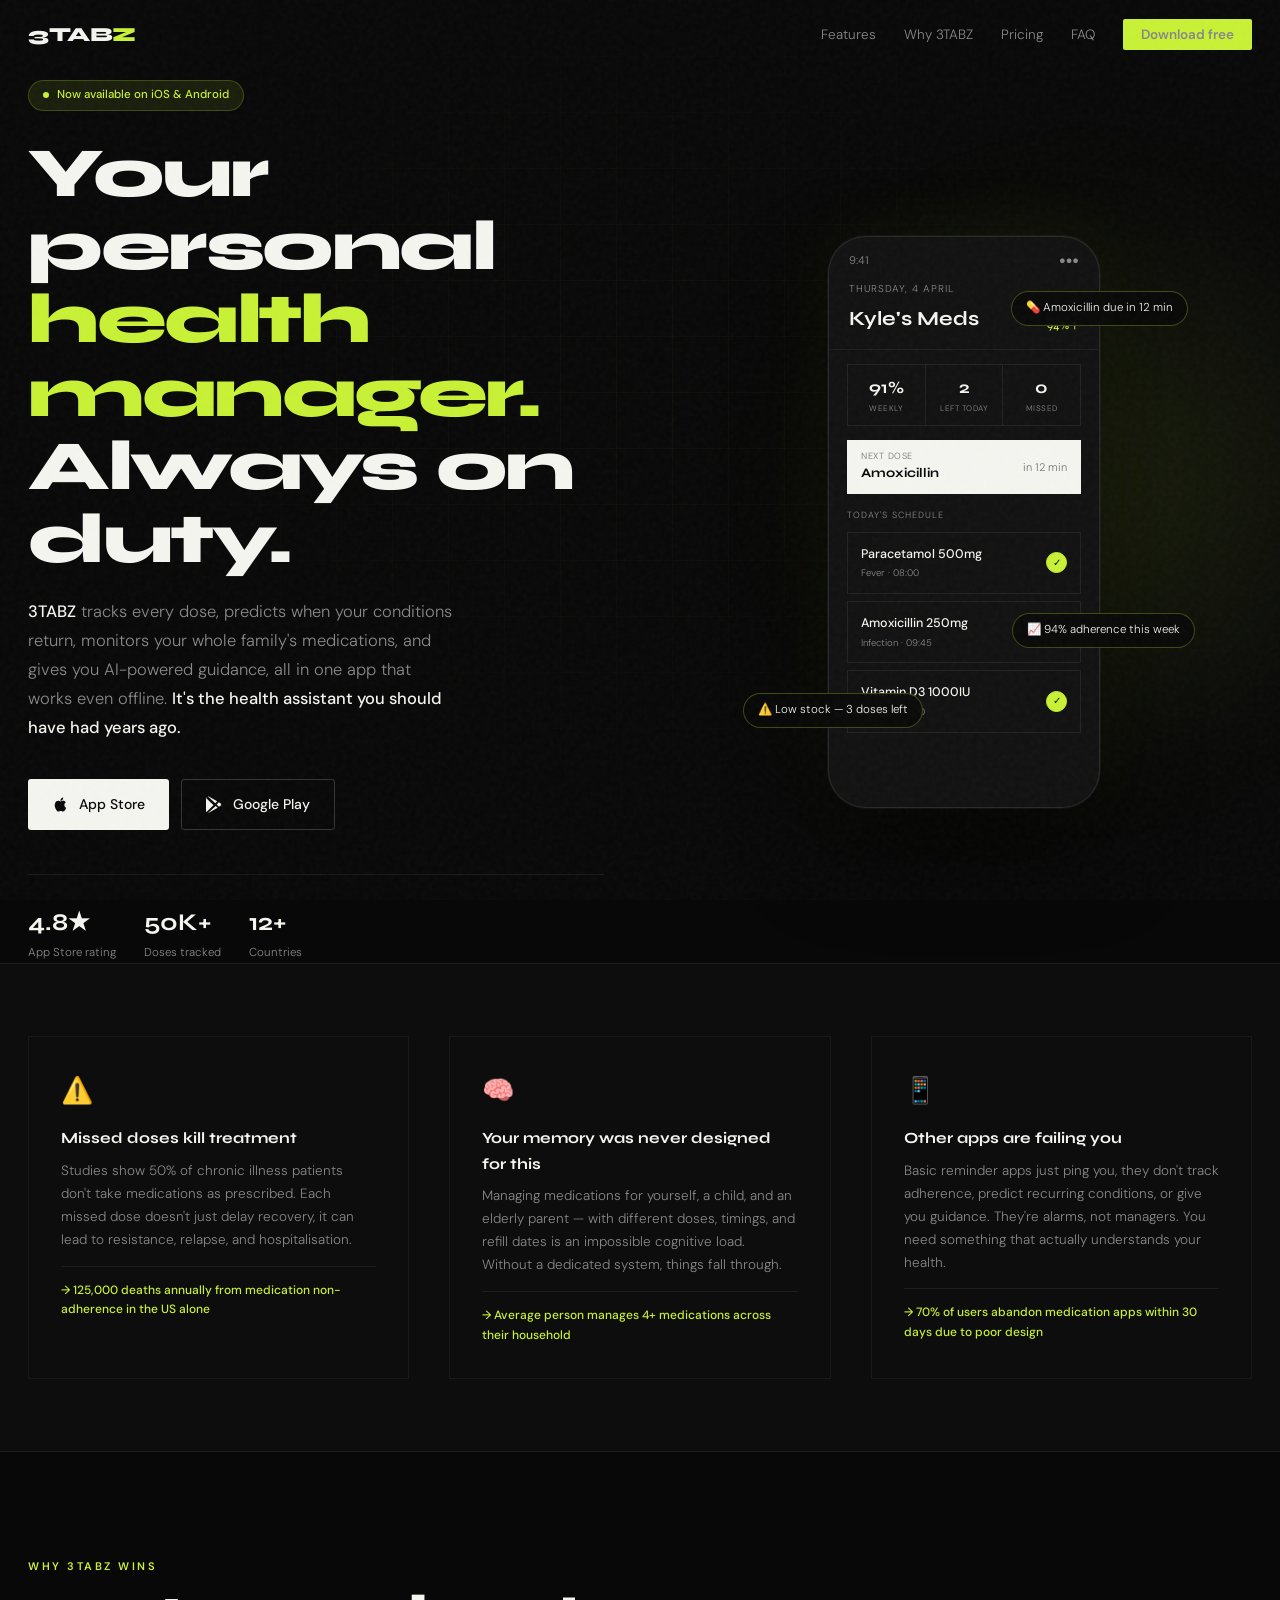
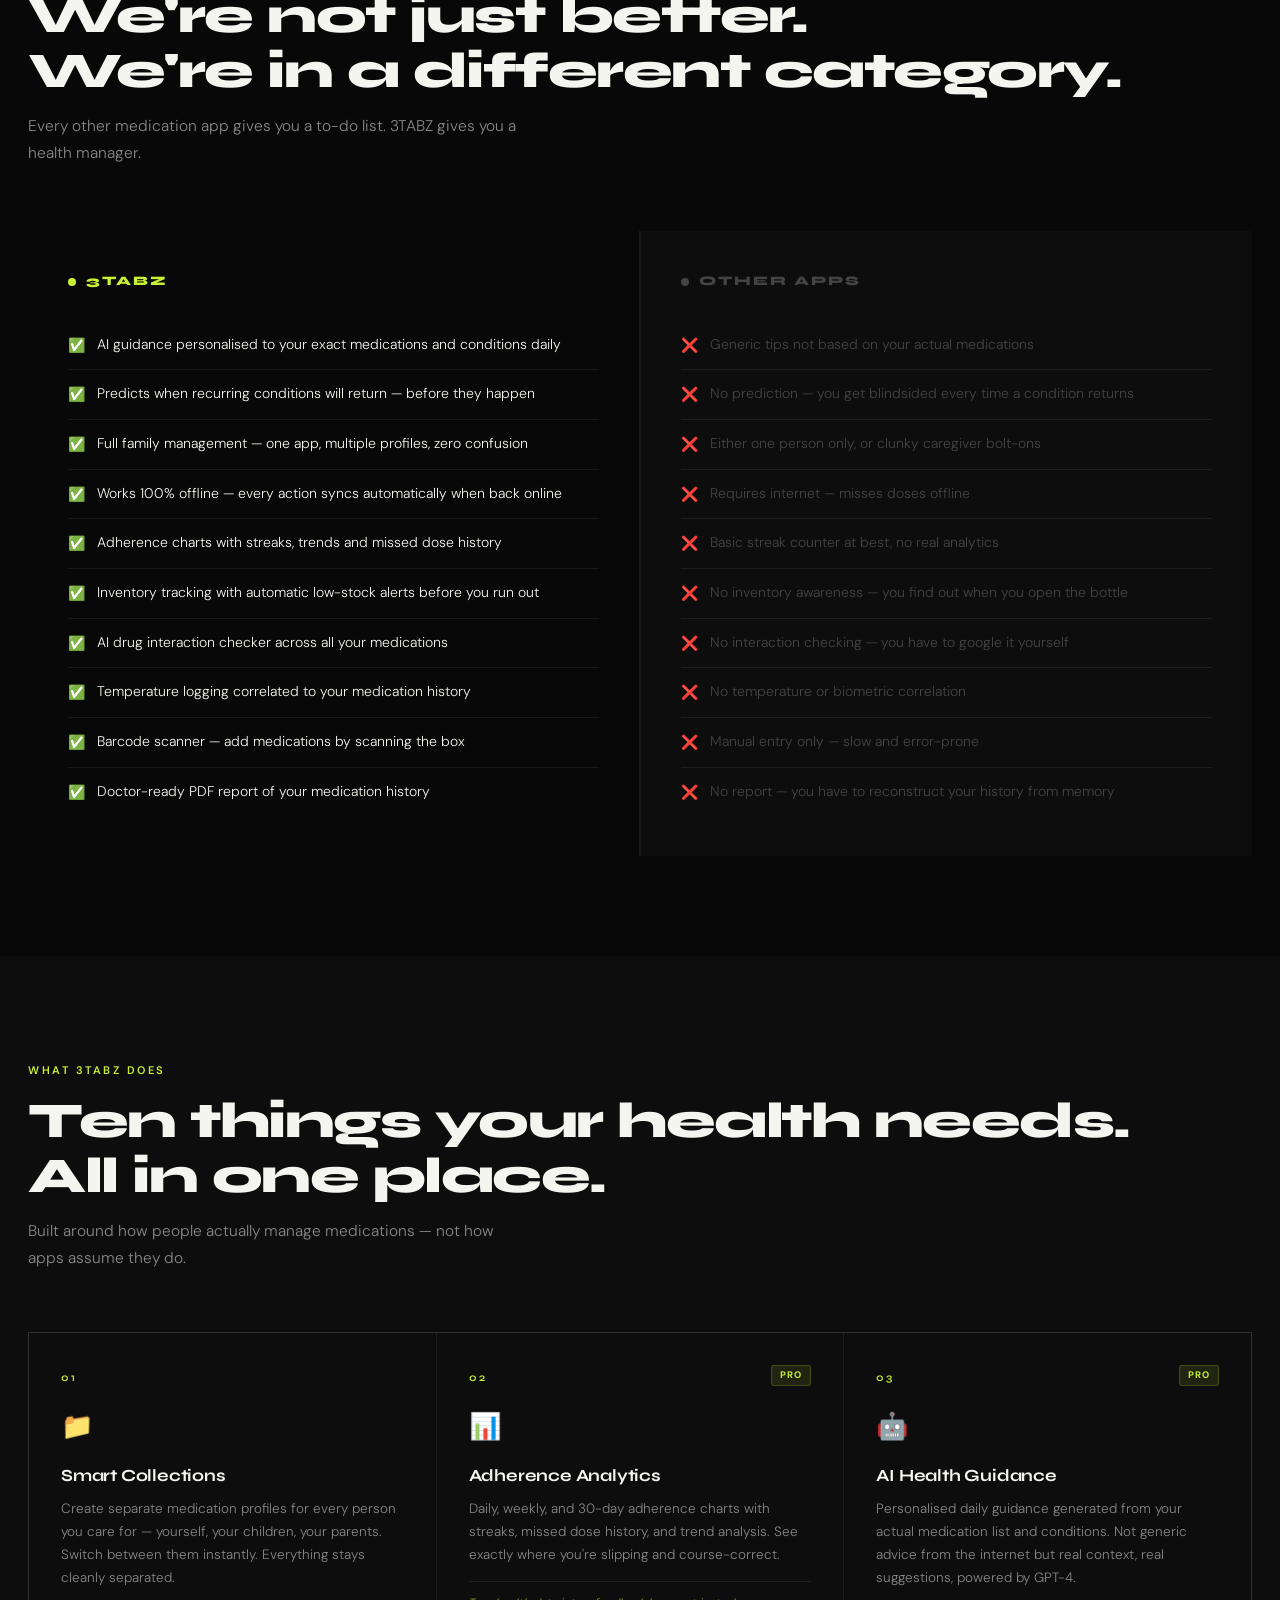
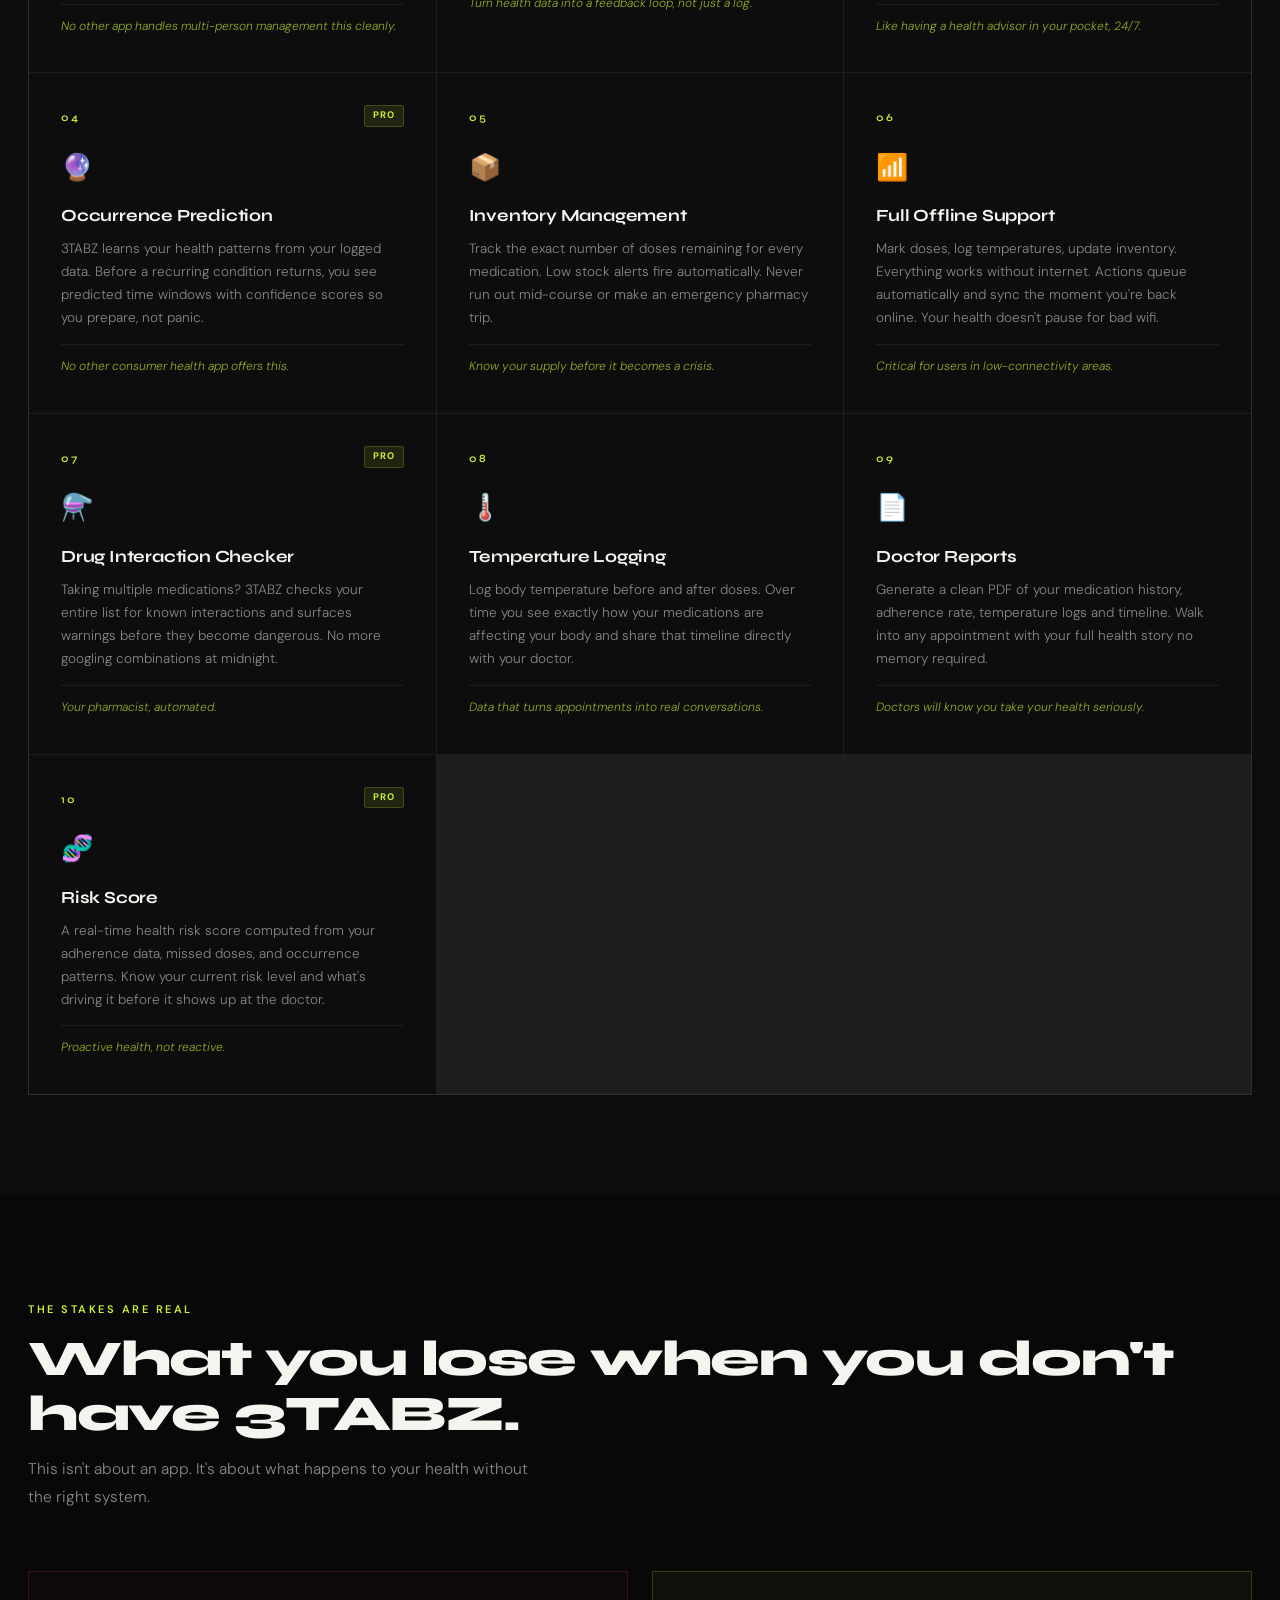
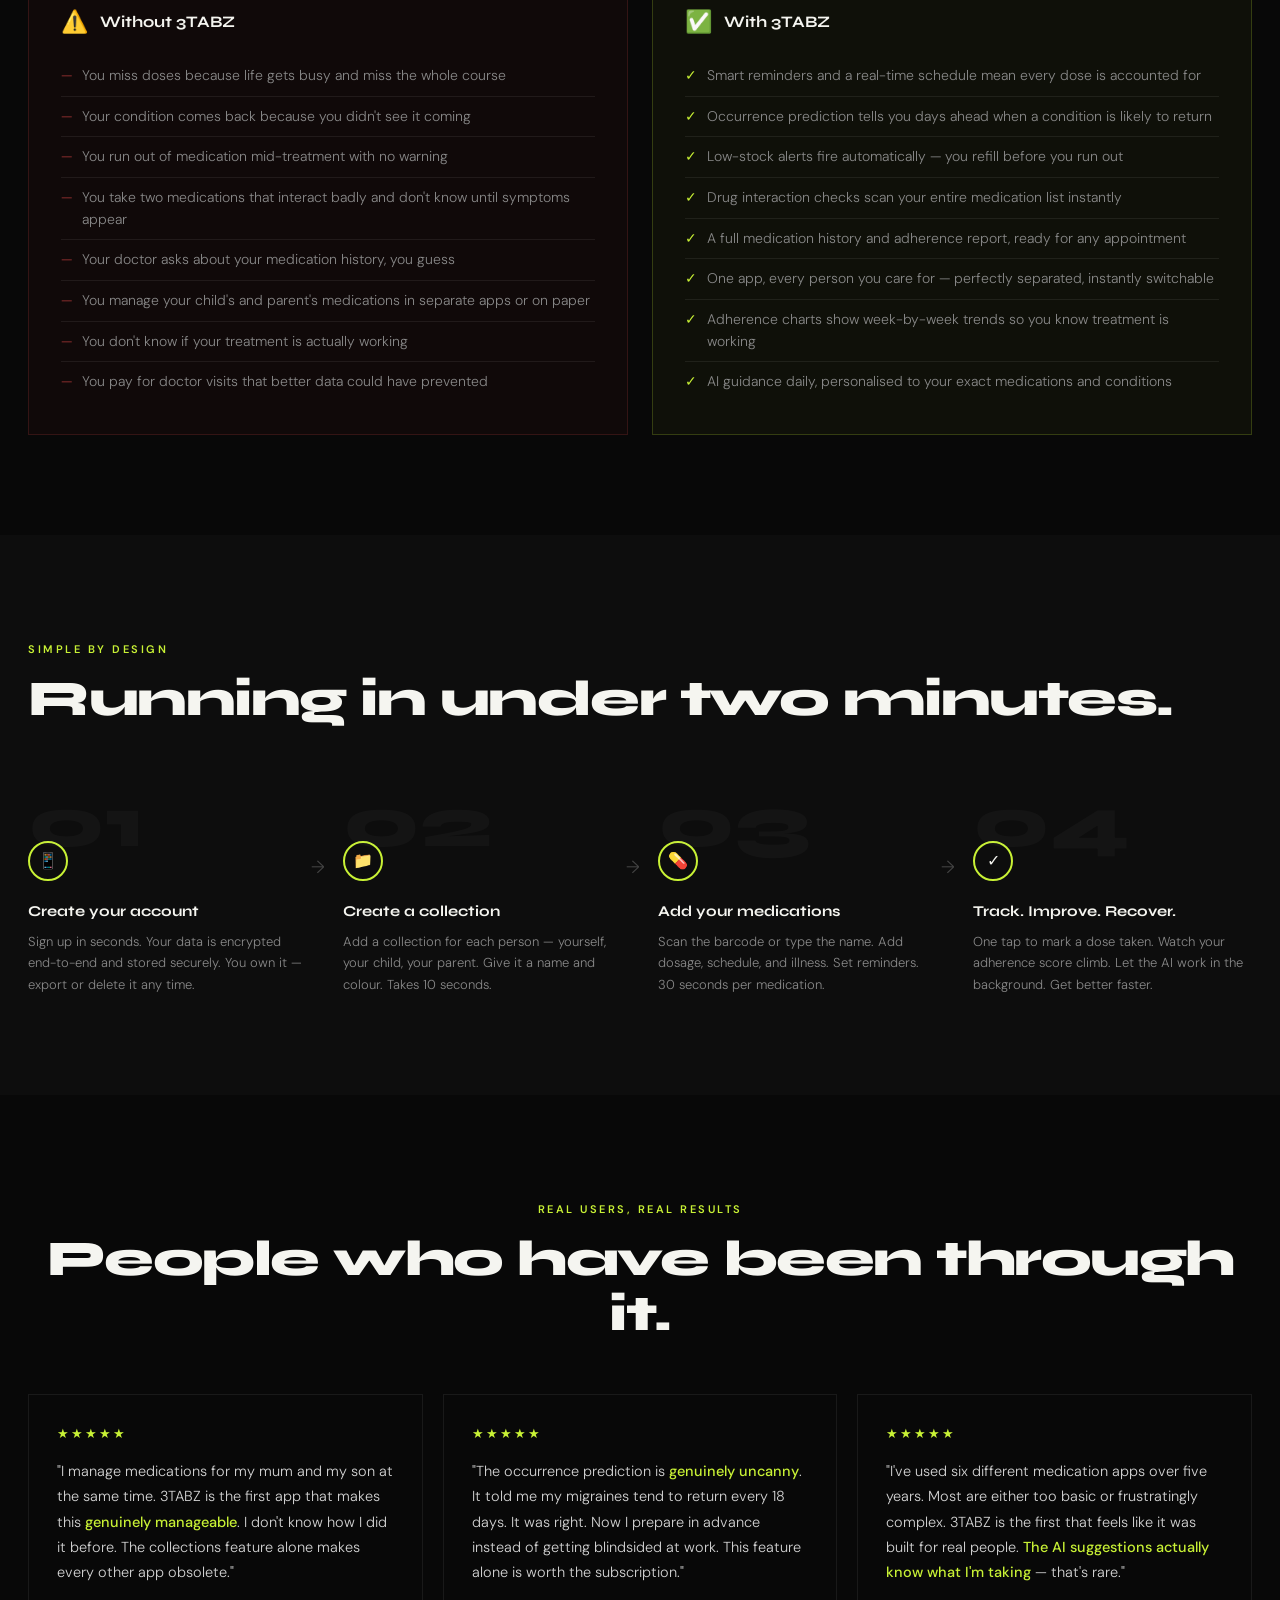
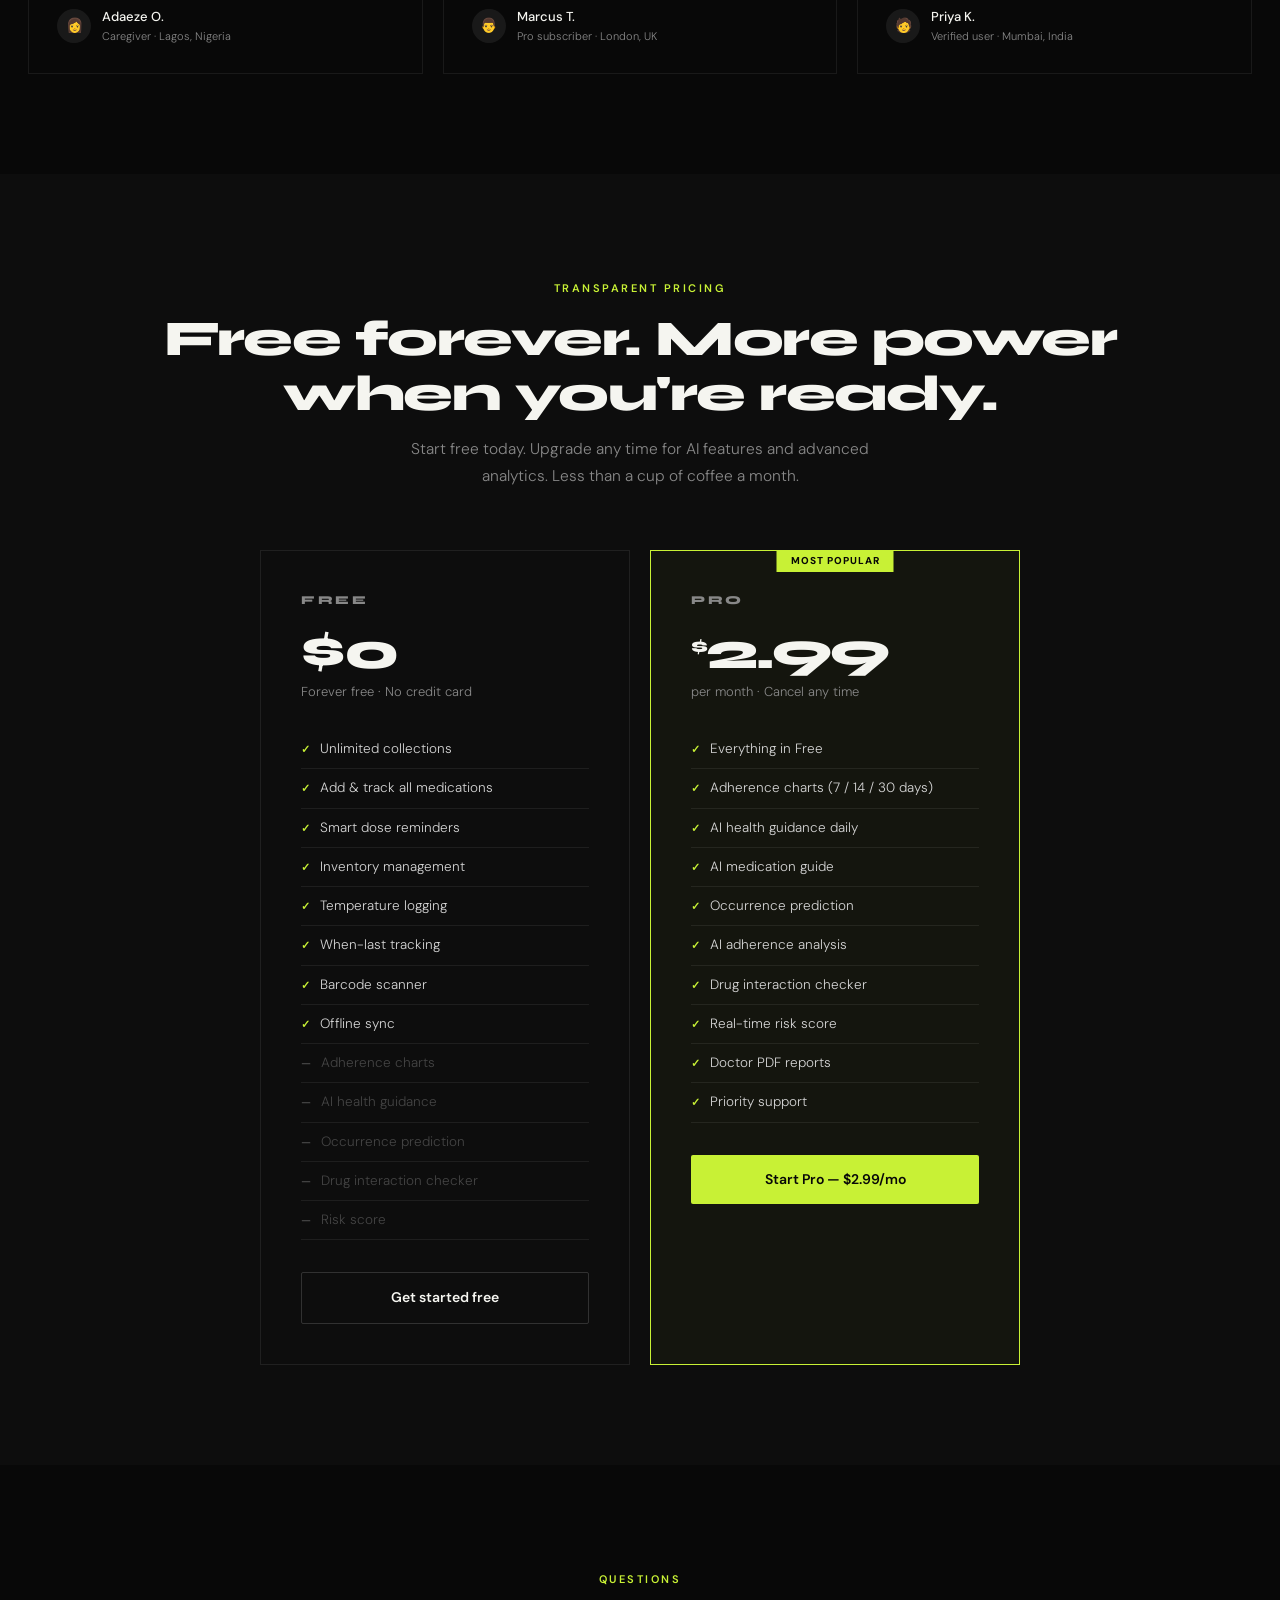
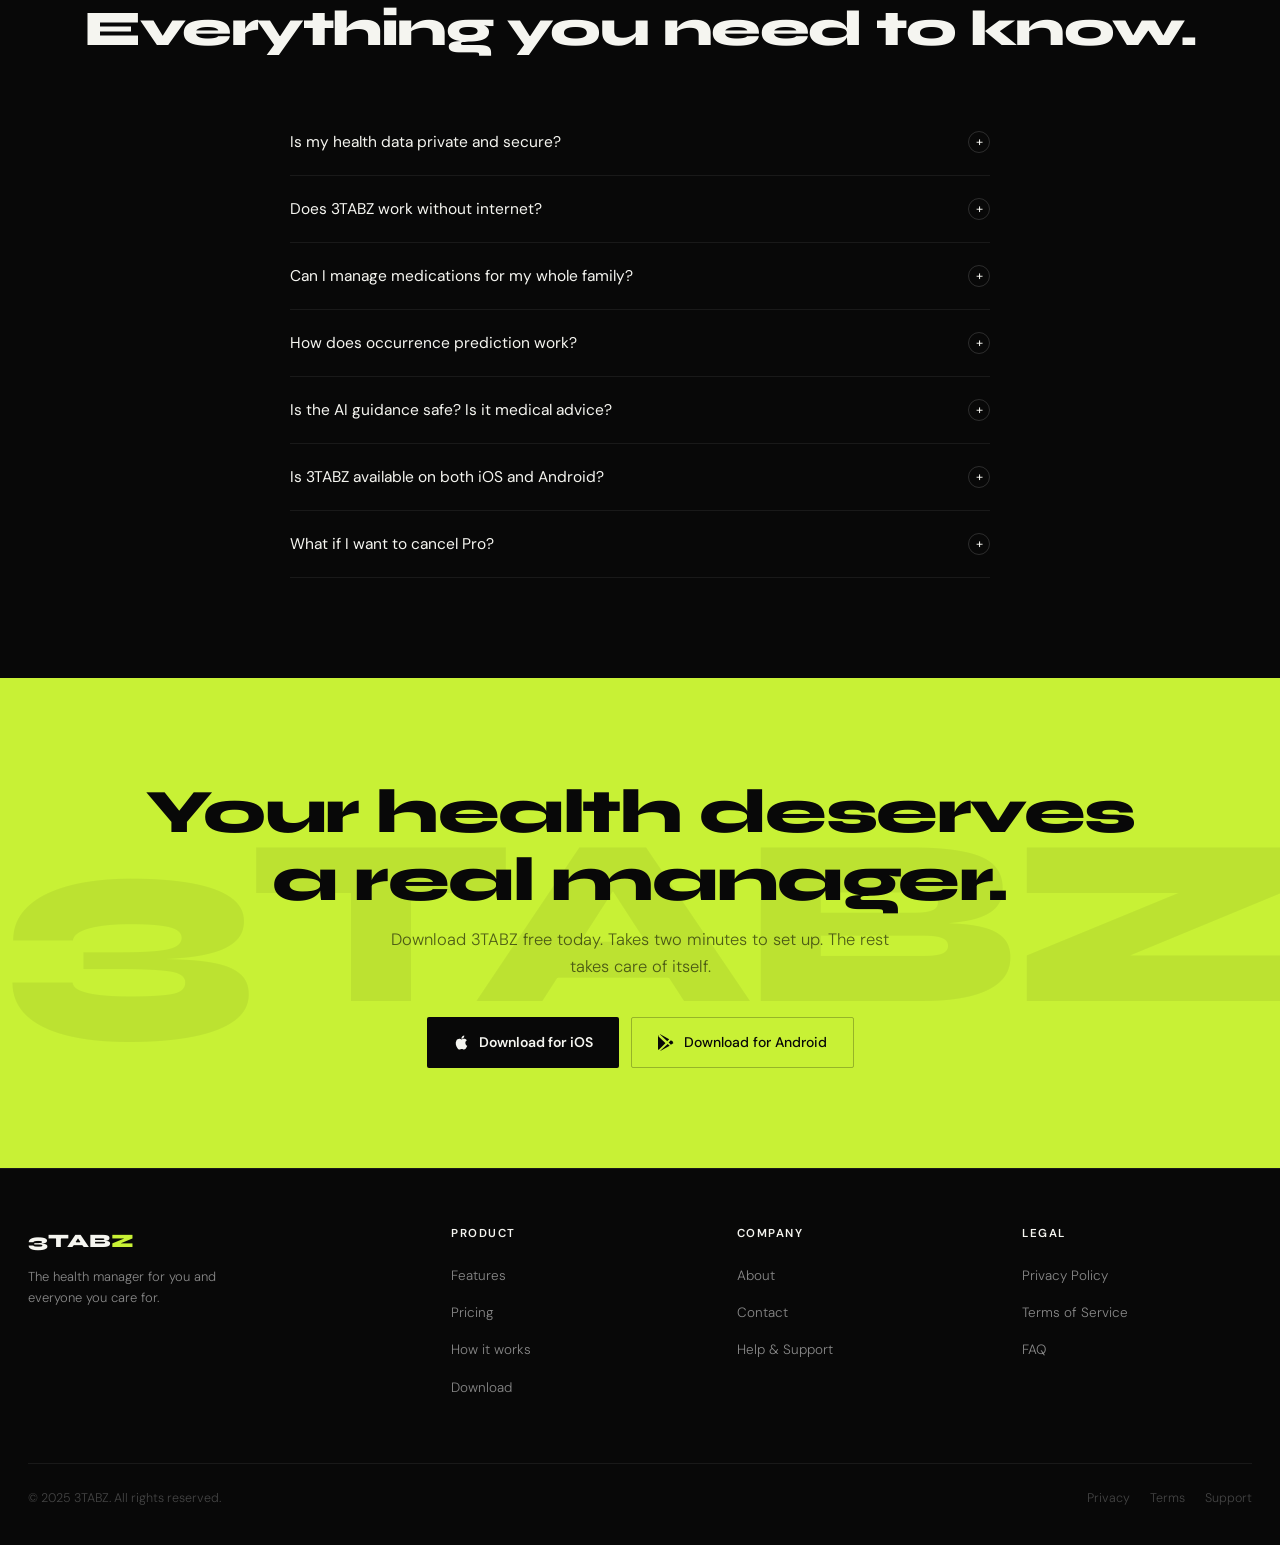
==== commit f2025116: "vercel update" ====
--- a/index.html
+++ b/index.html
@@ -11,6 +11,7 @@
   <meta property="og:url" content="https://3tabz.com" />
   <link rel="preconnect" href="https://fonts.googleapis.com" />
   <link rel="preconnect" href="https://fonts.gstatic.com" crossorigin />
+  <link rel="shortcut icon" href="appicon2.png" type="image/x-icon">
   <link href="https://fonts.googleapis.com/css2?family=Syne:wght@400;600;700;800&family=DM+Sans:ital,wght@0,300;0,400;0,500;1,300&display=swap" rel="stylesheet" />
   <style>
     *, *::before, *::after { box-sizing: border-box; margin: 0; padding: 0; }
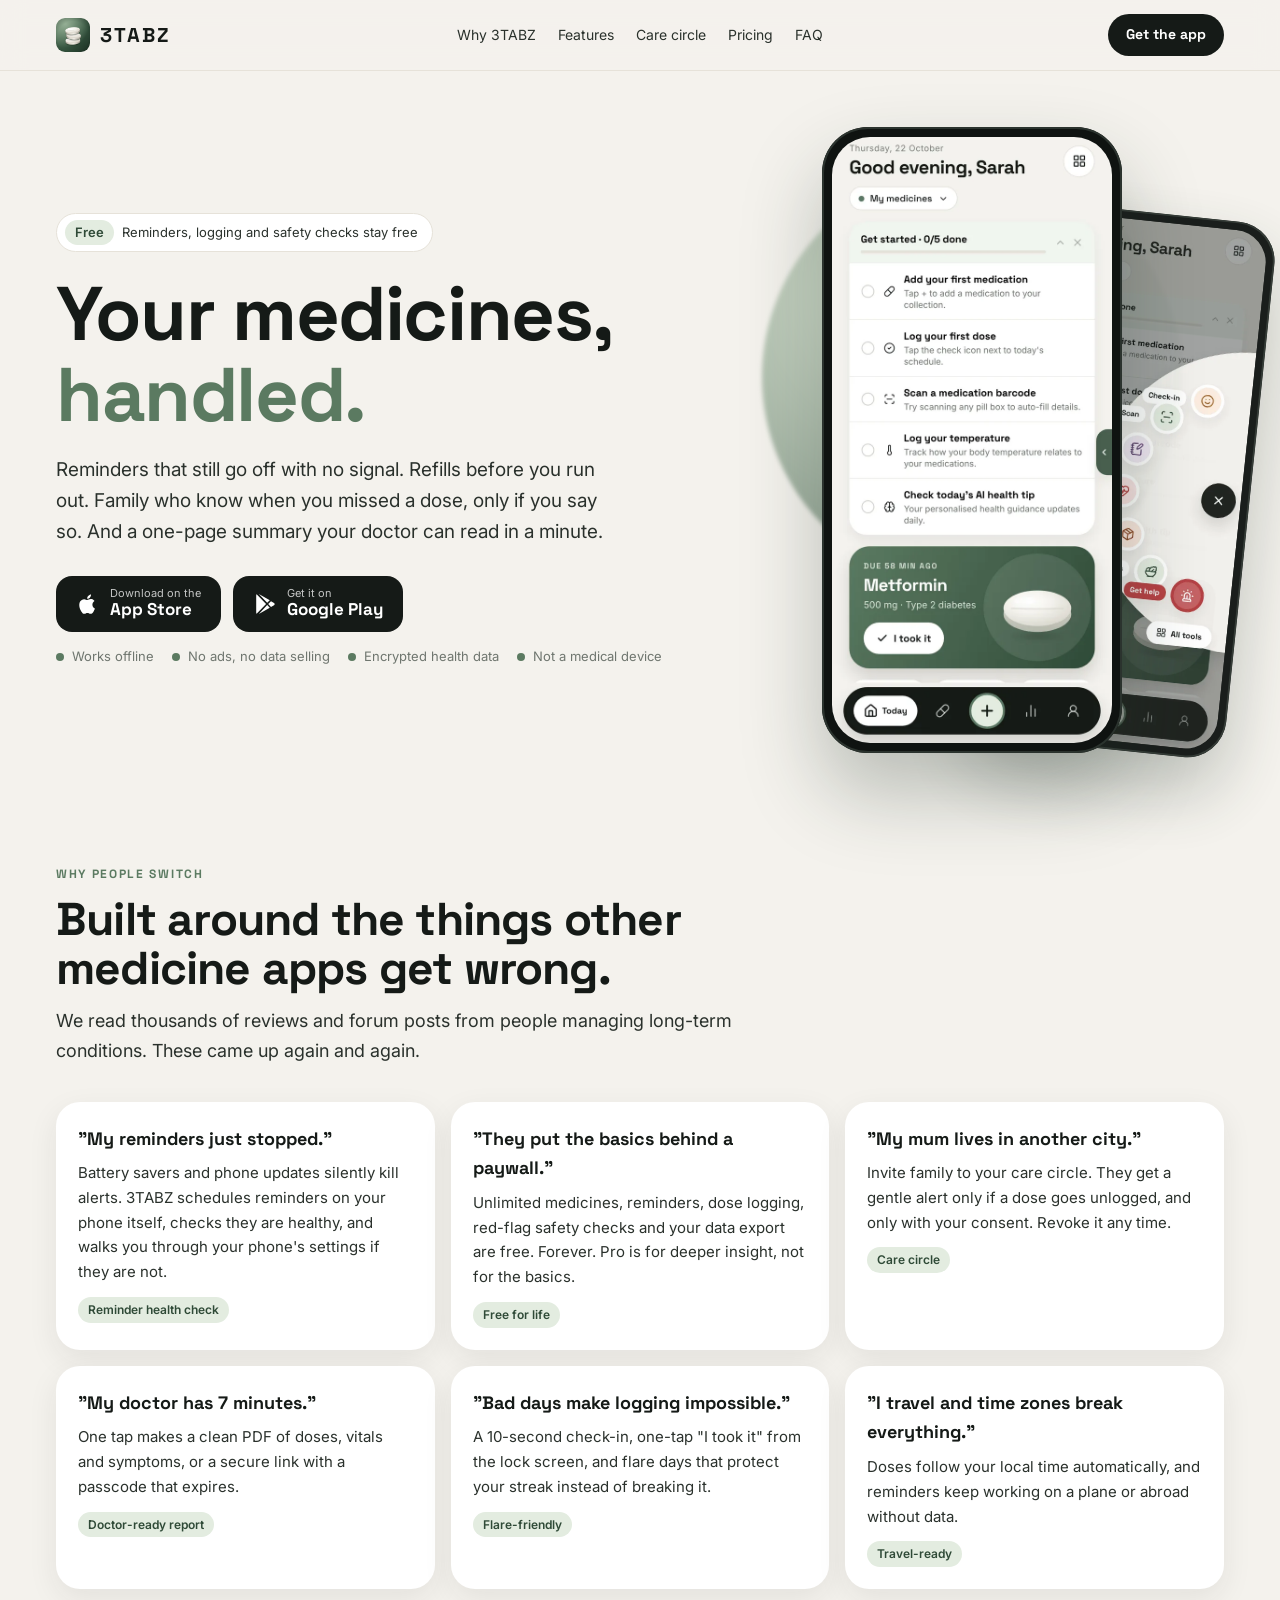
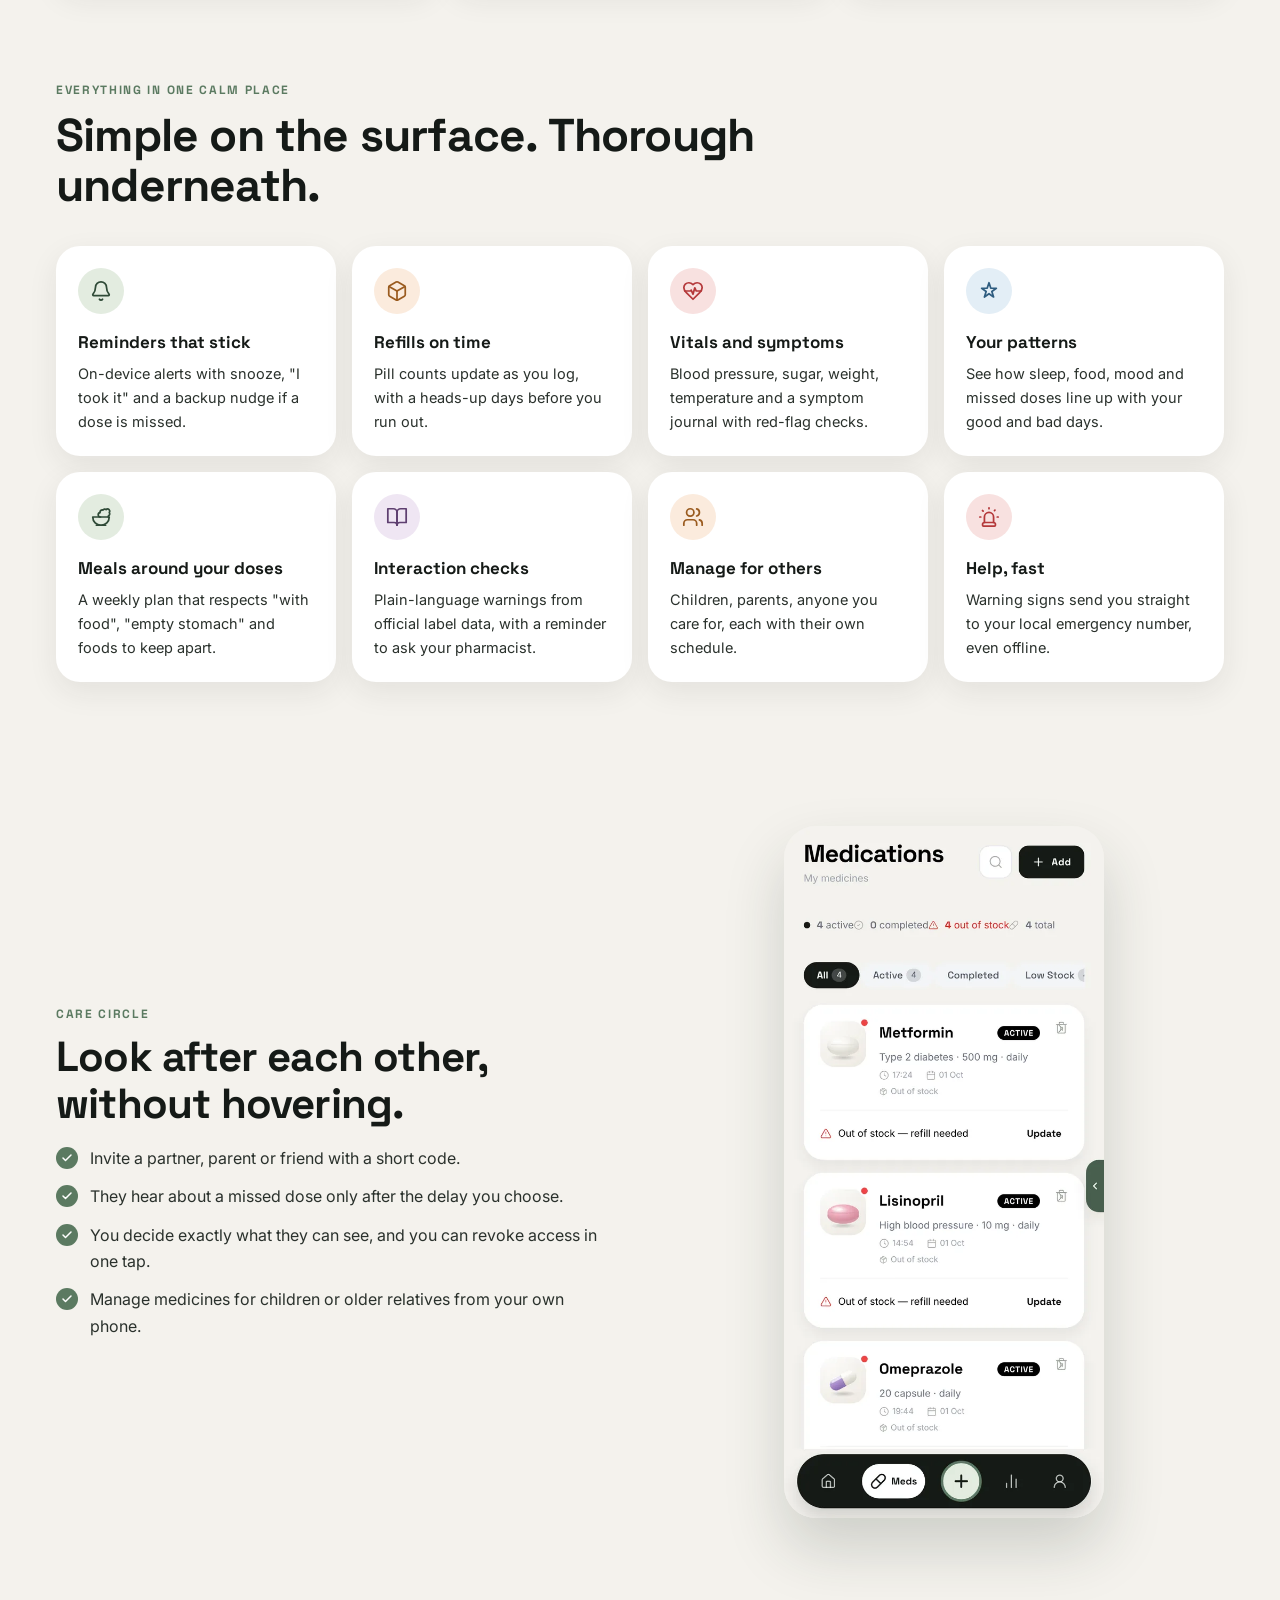
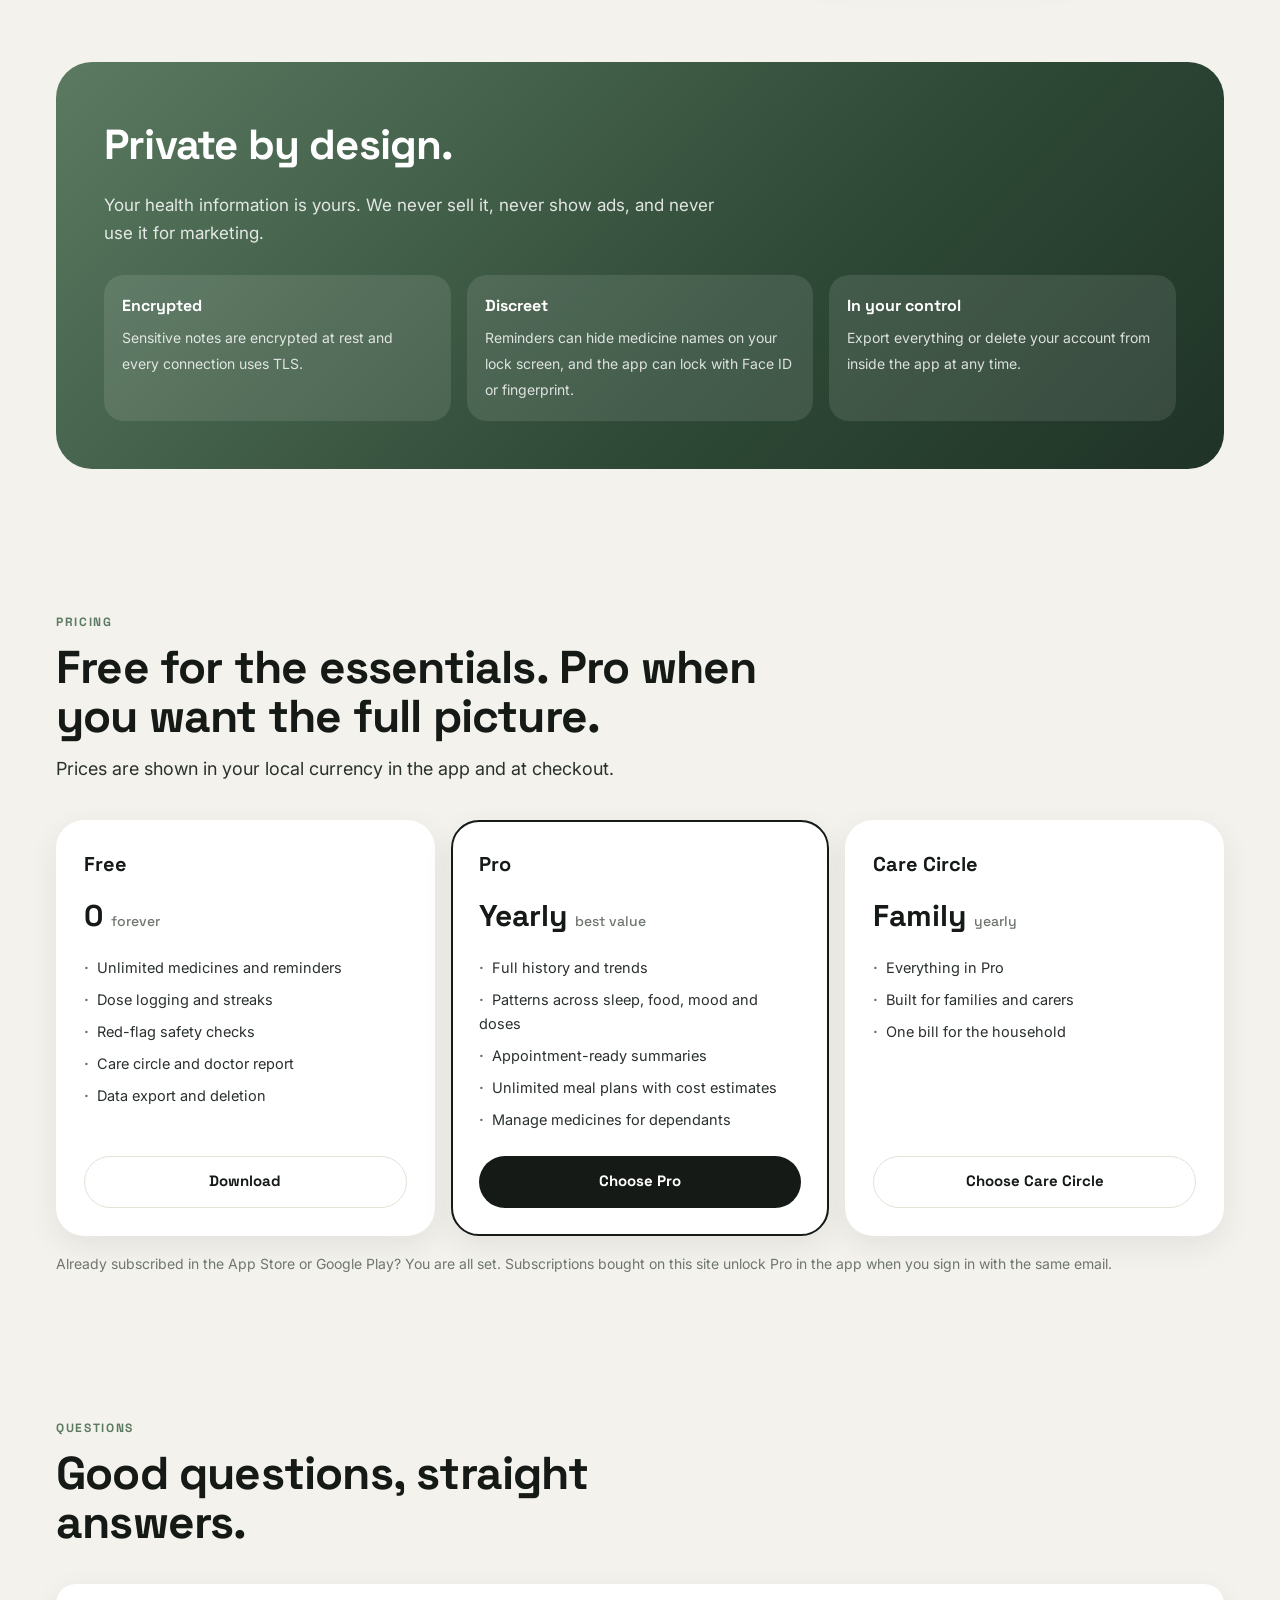
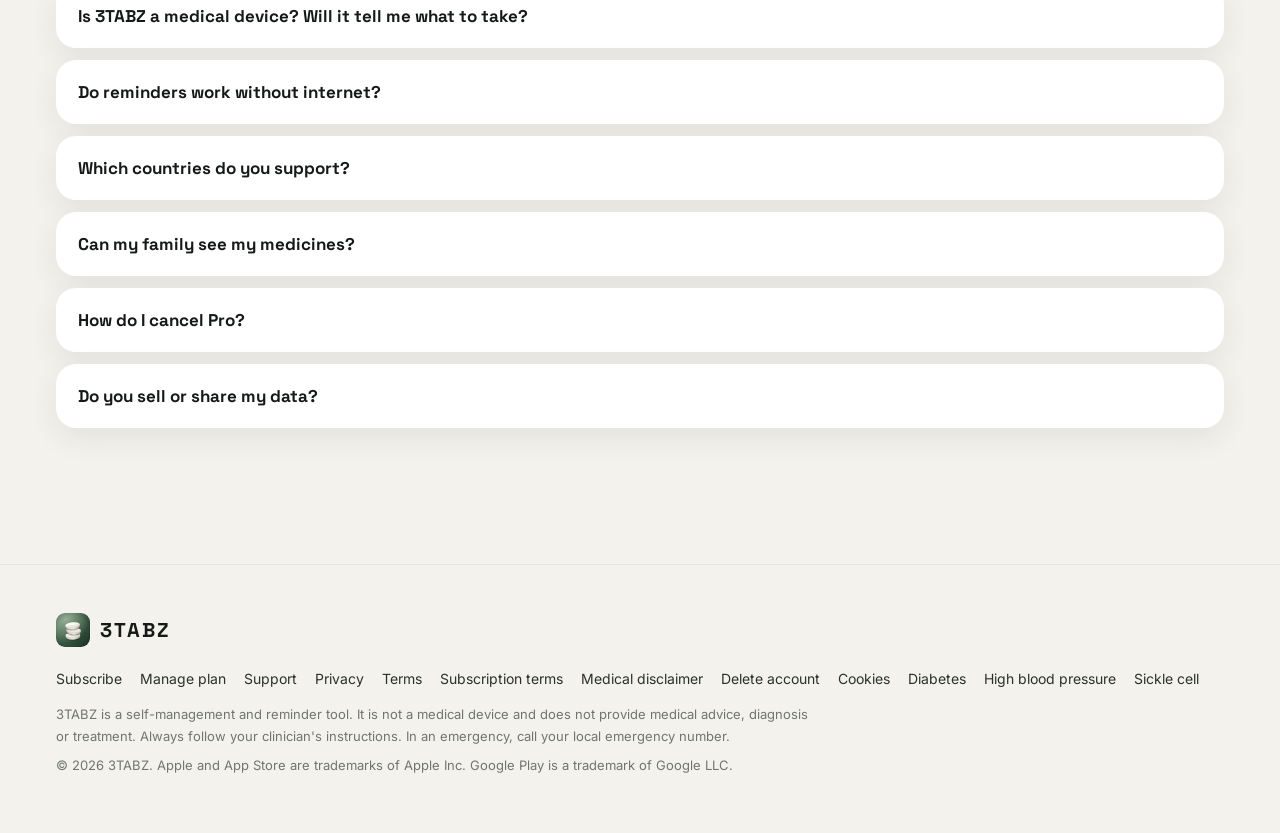
==== commit 9baa2e84: "stabvz updste on the revamp" ====
--- a/index.html
+++ b/index.html
@@ -3,1104 +3,279 @@
 <head>
   <meta charset="UTF-8" />
   <meta name="viewport" content="width=device-width, initial-scale=1.0" />
-  <title>3TABZ — Your Personal Health Manager. Never Miss a Dose.</title>
-  <meta name="description" content="3TABZ is the AI-powered medication manager that tracks every dose, predicts recurring conditions, manages your whole family, and tells you what other apps can't. Free on iOS & Android." />
-  <meta property="og:title" content="3TABZ — Your Medications. Organised. Never Missed." />
-  <meta property="og:description" content="The only medication app with AI health guidance, occurrence prediction, family management and offline sync. Free to start." />
+  <title>3TABZ · Medicine reminders that work offline, refills, care circle and doctor-ready reports</title>
+  <meta name="description" content="3TABZ helps you take the right medicine at the right time: reminders that still work without signal, refill alerts, a care circle for family, and a one-page report for your clinician. Free to start on iPhone and Android." />
+  <link rel="canonical" href="https://3tabz.com/" />
+  <meta name="theme-color" content="#2F4A37" />
+  <meta property="og:title" content="3TABZ · Your medicines, handled." />
+  <meta property="og:description" content="Offline reminders, refills, a care circle for family and doctor-ready reports. Free to start." />
   <meta property="og:type" content="website" />
-  <meta property="og:url" content="https://3tabz.com" />
+  <meta property="og:url" content="https://3tabz.com/" />
+  <meta property="og:image" content="https://3tabz.com/img/og-image.png" />
+  <meta name="twitter:card" content="summary_large_image" />
+  <link rel="icon" href="/favicon.png" type="image/png" />
+  <link rel="apple-touch-icon" href="/apple-touch-icon.png" />
   <link rel="preconnect" href="https://fonts.googleapis.com" />
   <link rel="preconnect" href="https://fonts.gstatic.com" crossorigin />
-  <link rel="shortcut icon" href="appicon2.png" type="image/x-icon">
-  <link href="https://fonts.googleapis.com/css2?family=Syne:wght@400;600;700;800&family=DM+Sans:ital,wght@0,300;0,400;0,500;1,300&display=swap" rel="stylesheet" />
+  <link href="https://fonts.googleapis.com/css2?family=Inter:wght@400;500;600&family=Space+Grotesk:wght@500;700&display=swap" rel="stylesheet" />
+  <link rel="stylesheet" href="/site.css" />
+  <script type="application/ld+json">
+  {
+    "@context": "https://schema.org",
+    "@type": "MobileApplication",
+    "name": "3TABZ",
+    "operatingSystem": "iOS, Android",
+    "applicationCategory": "HealthApplication",
+    "description": "Medicine reminders that work offline, refill alerts, a care circle for family and doctor-ready reports.",
+    "offers": { "@type": "Offer", "price": "0", "priceCurrency": "USD" },
+    "publisher": { "@type": "Organization", "name": "3TABZ", "url": "https://3tabz.com" }
+  }
+  </script>
   <style>
-    *, *::before, *::after { box-sizing: border-box; margin: 0; padding: 0; }
-
-    :root {
-      --black:   #080808;
-      --black2:  #0d0d0d;
-      --white:   #f5f5f0;
-      --gray-100:#ebebeb;
-      --gray-200:#d4d4d4;
-      --gray-400:#888;
-      --gray-600:#444;
-      --accent:  #c8f135;
-      --accent-d:#a8d015;
-      --accent-dim: rgba(200,241,53,0.12);
-      --border:  rgba(255,255,255,0.07);
-      --font-h:  'Syne', sans-serif;
-      --font-b:  'DM Sans', sans-serif;
+    .hero { padding: 56px 0 40px; }
+    .hero-grid { display: grid; grid-template-columns: 1.1fr .9fr; gap: 48px; align-items: center; }
+    .eyebrow { display: inline-flex; gap: 8px; align-items: center; background: var(--card); border: 1px solid var(--line); border-radius: 999px; padding: 6px 14px 6px 8px; font-size: 13px; color: var(--ink-soft); }
+    .eyebrow b { background: var(--sage-tint); color: var(--sage-deep); border-radius: 999px; padding: 2px 10px; font-weight: 600; }
+    .hero h1 { font-size: clamp(40px, 6.6vw, 76px); margin: 22px 0 18px; }
+    .hero h1 em { font-style: normal; color: var(--sage); }
+    .lead { font-size: 19px; color: var(--ink-soft); max-width: 560px; }
+    .cta { display: flex; flex-wrap: wrap; gap: 12px; margin: 28px 0 14px; }
+    .store { display: inline-flex; align-items: center; gap: 10px; height: 56px; padding: 0 20px; border-radius: 16px; background: var(--ink); color: #fff; text-decoration: none; }
+    .store small { display: block; font-size: 11px; opacity: .75; line-height: 1; }
+    .store strong { display: block; font-family: var(--font-display); font-size: 17px; line-height: 1.2; }
+    .store svg { width: 24px; height: 24px; fill: #fff; }
+    .trust { display: flex; flex-wrap: wrap; gap: 18px; font-size: 13px; color: var(--muted); }
+    .trust span::before { content: ''; display: inline-block; width: 8px; height: 8px; border-radius: 4px; background: var(--sage); margin-right: 8px; }
+    .phone-wrap { position: relative; display: flex; justify-content: center; }
+    .phone { width: 300px; border-radius: 46px; padding: 10px; background: #0f1311; box-shadow: 0 40px 80px rgba(31,51,38,.28), inset 0 0 0 2px #2b332e; position: relative; z-index: 2; }
+    .phone img { border-radius: 38px; }
+    .phone.back { position: absolute; transform: translateX(150px) translateY(40px) rotate(6deg) scale(.86); z-index: 1; opacity: .95; }
+    .blob { position: absolute; width: 420px; height: 420px; border-radius: 50%; background: radial-gradient(circle at 35% 30%, #CFE3C8, #5B7A61 60%, #2F4A37); filter: blur(2px); opacity: .55; top: 40px; }
+    section { padding: 72px 0; }
+    .section-head { max-width: 720px; margin-bottom: 36px; }
+    .section-head h2 { font-size: clamp(30px, 4.4vw, 46px); line-height: 1.08; margin-bottom: 12px; }
+    .section-head p { font-size: 18px; color: var(--ink-soft); }
+    .kicker { font-family: var(--font-display); font-weight: 700; font-size: 12px; letter-spacing: .14em; text-transform: uppercase; color: var(--sage); margin-bottom: 10px; }
+    .pains { display: grid; grid-template-columns: repeat(3, 1fr); gap: 16px; }
+    .pain { background: var(--card); border-radius: var(--radius); padding: 22px; box-shadow: var(--shadow); }
+    .pain .q { font-family: var(--font-display); font-weight: 700; font-size: 18px; margin-bottom: 8px; }
+    .pain .a { color: var(--ink-soft); font-size: 15px; }
+    .pain .tag { display: inline-block; margin-top: 12px; font-size: 12px; font-weight: 600; color: var(--sage-deep); background: var(--sage-tint); padding: 3px 10px; border-radius: 999px; }
+    .features { display: grid; grid-template-columns: repeat(4, 1fr); gap: 16px; }
+    .feature { background: var(--card); border-radius: var(--radius); padding: 22px; box-shadow: var(--shadow); }
+    .ico { width: 46px; height: 46px; border-radius: 23px; display: grid; place-items: center; margin-bottom: 14px; }
+    .ico svg { width: 22px; height: 22px; fill: none; stroke-width: 1.9; stroke-linecap: round; stroke-linejoin: round; }
+    .feature h3 { font-family: var(--font-display); font-size: 17px; margin-bottom: 6px; }
+    .feature p { color: var(--ink-soft); font-size: 14.5px; }
+    .split { display: grid; grid-template-columns: 1fr 1fr; gap: 48px; align-items: center; }
+    .split img { border-radius: 32px; box-shadow: 0 30px 60px rgba(31,51,38,.18); max-width: 320px; margin: 0 auto; }
+    .ticks { list-style: none; margin-top: 18px; display: grid; gap: 12px; }
+    .ticks li { display: flex; gap: 12px; align-items: flex-start; color: var(--ink-soft); }
+    .ticks li::before { content: ''; flex: none; width: 22px; height: 22px; border-radius: 11px; margin-top: 2px; background: var(--sage) url("data:image/svg+xml,%3Csvg xmlns='http://www.w3.org/2000/svg' viewBox='0 0 24 24' fill='none' stroke='white' stroke-width='3' stroke-linecap='round' stroke-linejoin='round'%3E%3Cpath d='M20 6 9 17l-5-5'/%3E%3C/svg%3E") center/12px no-repeat; }
+    .band { background: linear-gradient(135deg, var(--sage), var(--sage-deep) 60%, var(--sage-dark)); color: #fff; border-radius: 36px; padding: 48px; }
+    .band h2 { color: #fff; font-size: clamp(28px, 4vw, 42px); margin-bottom: 12px; }
+    .band p { color: rgba(255,255,255,.85); font-size: 17px; max-width: 640px; }
+    .band .grid3 { display: grid; grid-template-columns: repeat(3, 1fr); gap: 16px; margin-top: 28px; }
+    .band .cell { background: rgba(255,255,255,.1); border-radius: 20px; padding: 18px; }
+    .band .cell b { display: block; font-family: var(--font-display); font-size: 16px; margin-bottom: 4px; }
+    .band .cell span { color: rgba(255,255,255,.82); font-size: 14px; }
+    .pricing { display: grid; grid-template-columns: repeat(3, 1fr); gap: 16px; }
+    .plan { background: var(--card); border-radius: 28px; padding: 26px; box-shadow: var(--shadow); display: flex; flex-direction: column; gap: 10px; border: 2px solid transparent; }
+    .plan.hl { border-color: var(--ink); }
+    .plan h3 { font-family: var(--font-display); font-size: 20px; }
+    .plan .price { font-family: var(--font-display); font-size: 30px; font-weight: 700; }
+    .plan .price small { font-size: 14px; font-weight: 500; color: var(--muted); }
+    .plan ul { list-style: none; display: grid; gap: 8px; margin: 6px 0 14px; color: var(--ink-soft); font-size: 14.5px; }
+    .plan ul li::before { content: '·'; color: var(--sage); font-weight: 700; margin-right: 8px; }
+    .plan .btn { margin-top: auto; }
+    .faq { display: grid; gap: 12px; }
+    details { background: var(--card); border-radius: 20px; padding: 18px 22px; box-shadow: var(--shadow); }
+    summary { cursor: pointer; font-family: var(--font-display); font-weight: 700; font-size: 17px; list-style: none; }
+    summary::-webkit-details-marker { display: none; }
+    details p { margin-top: 10px; color: var(--ink-soft); }
+    .navlinks { display: flex; gap: 22px; font-size: 14px; }
+    .navlinks a { color: var(--ink-soft); text-decoration: none; }
+    .navlinks a:hover { color: var(--ink); }
+    @media (max-width: 960px) {
+      .hero-grid, .split { grid-template-columns: 1fr; }
+      .features { grid-template-columns: repeat(2, 1fr); }
+      .pains, .pricing, .band .grid3 { grid-template-columns: 1fr; }
+      .phone.back { display: none; }
+      .navlinks { display: none; }
     }
-
-    html { scroll-behavior: smooth; font-size: 16px; }
-
-    body {
-      background: var(--black);
-      color: var(--white);
-      font-family: var(--font-b);
-      font-weight: 300;
-      line-height: 1.65;
-      overflow-x: hidden;
-    }
-
-    /* grain overlay */
-    body::after {
-      content:'';
-      position:fixed;
-      inset:0;
-      background-image:url("data:image/svg+xml,%3Csvg viewBox='0 0 200 200' xmlns='http://www.w3.org/2000/svg'%3E%3Cfilter id='n'%3E%3CfeTurbulence type='fractalNoise' baseFrequency='0.85' numOctaves='4' stitchTiles='stitch'/%3E%3C/filter%3E%3Crect width='100%25' height='100%25' filter='url(%23n)' opacity='0.035'/%3E%3C/svg%3E");
-      pointer-events:none;
-      z-index:9999;
-    }
-
-    .container { max-width:100%; margin:0 auto; padding:0 28px; position:relative; z-index:1;}
-
-    /* Reveal animation */
-    .rv { opacity:0; transform:translateY(24px); transition:opacity .6s ease, transform .6s ease; }
-    .rv.in { opacity:1; transform:none; }
-    .rv.d1 { transition-delay:.1s; }
-    .rv.d2 { transition-delay:.2s; }
-    .rv.d3 { transition-delay:.3s; }
-
-    /* ─── NAV ─────────────────────────────────────────────────── */
-    nav {
-      position:fixed; top:0; left:0; right:0; z-index:200;
-      padding:18px 0;
-      transition: background .3s, border-color .3s;
-    }
-    nav.scrolled {
-      background: rgba(8,8,8,.92);
-      backdrop-filter: blur(16px);
-      border-bottom: 1px solid var(--border);
-    }
-    nav .container { display:flex; align-items:center; justify-content:space-between; }
-    .nav-logo {
-      font-family:var(--font-h); font-weight:800; font-size:20px;
-      letter-spacing:-.5px; color:var(--white); text-decoration:none;
-    }
-    .nav-logo em { color:var(--accent); font-style:normal; }
-    .nav-links { display:flex; align-items:center; gap:28px; list-style:none; }
-    .nav-links a { color:var(--gray-400); text-decoration:none; font-size:13.5px; transition:color .2s; }
-    .nav-links a:hover { color:var(--white); }
-    .nav-cta {
-      background:var(--accent); color:var(--black);
-      padding:7px 18px; font-weight:600; font-size:13px;
-      border-radius:2px; transition: background .2s;
-    }
-    .nav-cta:hover { background:var(--accent-d); color:var(--black) !important; }
-    .nav-mob { display:none; }
-
-    /* ─── HERO ───────────────────────────────────────────────── */
-    .hero {
-      min-height:100vh;
-      display:flex; align-items:center;
-      padding-top:80px;
-      position:relative; overflow:hidden;
-    }
-    .hero-grid {
-      position:absolute; inset:0;
-      background-image:
-        linear-gradient(rgba(200,241,53,.035) 1px, transparent 1px),
-        linear-gradient(90deg, rgba(200,241,53,.035) 1px, transparent 1px);
-      background-size:56px 56px;
-      mask-image:radial-gradient(ellipse 70% 70% at 50% 40%, black 0%, transparent 72%);
-    }
-    .hero-glow {
-      position:absolute; right:-160px; top:50%; transform:translateY(-50%);
-      width:700px; height:700px; border-radius:50%;
-      background:radial-gradient(circle, rgba(200,241,53,.1) 0%, transparent 65%);
-      filter:blur(50px); pointer-events:none;
-    }
-    .hero .container {
-      display:grid; grid-template-columns:1fr 1fr;
-      gap:72px; align-items:center;
-    }
-    .badge {
-      display:inline-flex; align-items:center; gap:8px;
-      background:rgba(200,241,53,.09);
-      border:1px solid rgba(200,241,53,.22);
-      border-radius:100px; padding:5px 14px;
-      font-size:11.5px; font-weight:500; color:var(--accent);
-      margin-bottom:26px;
-    }
-    .badge-dot {
-      width:6px; height:6px; border-radius:50%;
-      background:var(--accent);
-      animation:blink 2.2s infinite;
-    }
-    @keyframes blink {
-      0%,100%{opacity:1;transform:scale(1)}
-      50%{opacity:.4;transform:scale(1.5)}
-    }
-    h1 {
-      font-family:var(--font-h); font-weight:800;
-      font-size:clamp(44px, 5.5vw, 74px);
-      line-height:1.04; letter-spacing:-2.5px;
-      margin-bottom:22px;
-    }
-    h1 .ac { color:var(--accent); }
-    .hero-sub {
-      font-size:16.5px; color:var(--gray-400);
-      max-width:430px; line-height:1.75; margin-bottom:36px;
-    }
-    .hero-sub strong { color:var(--white); font-weight:500; }
-
-    /* Store buttons */
-    .dl-group { display:flex; gap:12px; flex-wrap:wrap; }
-    .dl-btn {
-      display:inline-flex; align-items:center; gap:10px;
-      padding:13px 24px; border-radius:3px;
-      font-family:var(--font-b); font-weight:500;
-      font-size:14px; cursor:pointer; text-decoration:none;
-      transition:all .2s;
-    }
-    .dl-btn-ios { background:var(--white); color:var(--black); }
-    .dl-btn-ios:hover { background:var(--accent); }
-    .dl-btn-and {
-      background:transparent; color:var(--white);
-      border:1px solid rgba(255,255,255,.18);
-    }
-    .dl-btn-and:hover { border-color:rgba(255,255,255,.4); background:rgba(255,255,255,.04); }
-
-    .hero-trust {
-      display:flex; gap:28px; margin-top:44px;
-      padding-top:28px; border-top:1px solid var(--border);
-    }
-    .trust-num {
-      font-family:var(--font-h); font-weight:700; font-size:24px;
-    }
-    .trust-label { font-size:11.5px; color:var(--gray-400); margin-top:2px; }
-
-    /* Phone mockup */
-    .hero-vis { display:flex; justify-content:center; position:relative; }
-    .phone-wrap { position:relative; width:272px; }
-    .phone {
-      width:272px; height:572px; background:#111;
-      border-radius:38px;
-      border:1px solid rgba(255,255,255,.1);
-      overflow:hidden;
-      box-shadow:
-        0 0 0 1px rgba(255,255,255,.04),
-        0 40px 90px rgba(0,0,0,.7),
-        0 0 80px rgba(200,241,53,.06);
-    }
-    .ph-status { display:flex; justify-content:space-between; padding:14px 20px 6px; font-size:11px; color:var(--gray-400); }
-    .ph-head { padding:6px 20px 14px; border-bottom:1px solid rgba(255,255,255,.06); }
-    .ph-date { font-size:10px; color:var(--gray-400); text-transform:uppercase; letter-spacing:1px; margin-bottom:5px; }
-    .ph-title { font-family:var(--font-h); font-size:20px; font-weight:700; color:var(--white); display:flex; justify-content:space-between; align-items:flex-end; }
-    .ph-adh { font-size:11px; color:var(--accent); font-weight:500; }
-    .ph-row { display:flex; margin:14px 18px; border:1px solid rgba(255,255,255,.07); }
-    .ph-stat { flex:1; text-align:center; padding:9px 4px; border-right:1px solid rgba(255,255,255,.07); }
-    .ph-stat:last-child { border-right:none; }
-    .ph-sn { font-family:var(--font-h); font-size:17px; font-weight:700; color:var(--white); }
-    .ph-sl { font-size:8px; color:var(--gray-400); text-transform:uppercase; letter-spacing:.5px; }
-    .ph-next { margin:0 18px 14px; background:var(--white); padding:9px 14px; display:flex; align-items:center; justify-content:space-between; }
-    .ph-nl { font-size:9px; color:#737373; text-transform:uppercase; letter-spacing:.5px; }
-    .ph-nm { font-family:var(--font-h); font-size:13px; font-weight:700; color:var(--black); }
-    .ph-nt { font-size:11px; color:#737373; }
-    .ph-sec { font-size:9px; color:var(--gray-400); text-transform:uppercase; letter-spacing:1px; padding:0 18px; margin-bottom:9px; }
-    .ph-card { margin:0 18px 7px; border:1px solid rgba(255,255,255,.07); padding:11px 13px; display:flex; align-items:center; justify-content:space-between; }
-    .ph-mn { font-size:12.5px; font-weight:500; color:var(--white); }
-    .ph-md { font-size:9.5px; color:var(--gray-400); margin-top:2px; }
-    .ph-chk { width:21px; height:21px; border:1.5px solid rgba(255,255,255,.25); border-radius:50%; display:flex; align-items:center; justify-content:center; }
-    .ph-chk.ok { border-color:var(--accent); background:var(--accent); }
-    .ph-chk.ok::after { content:'✓'; font-size:10px; color:var(--black); }
-
-    /* floating chips */
-    .chip {
-      position:absolute;
-      background:rgba(8,8,8,.88); border:1px solid rgba(200,241,53,.28);
-      border-radius:100px; padding:7px 14px;
-      font-size:11.5px; color:var(--white); white-space:nowrap;
-      backdrop-filter:blur(10px);
-      animation:fl 4s ease-in-out infinite;
-    }
-    .chip:nth-child(1) { top:55px; right:-88px; animation-delay:0s; }
-    .chip:nth-child(2) { bottom:160px; right:-95px; animation-delay:1.4s; }
-    .chip:nth-child(3) { bottom:80px; left:-85px; animation-delay:.7s; }
-    @keyframes fl { 0%,100%{transform:translateY(0)} 50%{transform:translateY(-9px)} }
-
-    /* ─── PAIN STRIP ──────────────────────────────────────────── */
-    .pain {
-      padding:72px 0;
-      border-top:1px solid var(--border);
-      border-bottom:1px solid var(--border);
-      background:var(--black2);
-    }
-    .pain .container {
-      display:grid; grid-template-columns:repeat(3,1fr); gap:40px;
-    }
-    .pain-item { padding:32px; border:1px solid rgba(255,255,255,.05); }
-    .pain-emoji { font-size:26px; margin-bottom:14px; display:block; }
-    .pain-head {
-      font-family:var(--font-h); font-weight:700; font-size:15.5px;
-      margin-bottom:8px; color:var(--white);
-    }
-    .pain-body { font-size:13.5px; color:var(--gray-400); line-height:1.7; }
-    .pain-stat {
-      margin-top:14px; padding-top:14px; border-top:1px solid var(--border);
-      font-size:12px; color:var(--accent); font-weight:500;
-    }
-
-    /* ─── SECTION LABELS ─────────────────────────────────────── */
-    .tag {
-      display:inline-block; font-size:11px; font-weight:600;
-      text-transform:uppercase; letter-spacing:2.5px;
-      color:var(--accent); margin-bottom:14px;
-    }
-    h2 {
-      font-family:var(--font-h); font-weight:800;
-      font-size:clamp(30px, 4vw, 50px);
-      letter-spacing:-1.5px; line-height:1.1; margin-bottom:14px;
-    }
-    .sub { font-size:15.5px; color:var(--gray-400); max-width:500px; line-height:1.75; }
-
-    /* ─── VS SECTION ─────────────────────────────────────────── */
-    .vs { padding:100px 0; }
-    .vs-inner {
-      display:grid; grid-template-columns:1fr 1fr; gap:2px;
-      background:var(--border); margin-top:64px;
-    }
-    .vs-col { background:var(--black); padding:40px; }
-    .vs-col.them { background:var(--black2); }
-    .vs-label {
-      font-family:var(--font-h); font-weight:800; font-size:13px;
-      text-transform:uppercase; letter-spacing:2px;
-      margin-bottom:28px; display:flex; align-items:center; gap:10px;
-    }
-    .vs-label.us { color:var(--accent); }
-    .vs-label.them { color:var(--gray-600); }
-    .vs-dot { width:8px; height:8px; border-radius:50%; }
-    .vs-dot.us { background:var(--accent); }
-    .vs-dot.them { background:var(--gray-600); }
-    .vs-row {
-      display:flex; align-items:flex-start; gap:12px;
-      padding:13px 0; border-bottom:1px solid var(--border);
-      font-size:14px; line-height:1.55;
-    }
-    .vs-row:last-child { border-bottom:none; }
-    .vs-icon { font-size:14px; flex-shrink:0; margin-top:1px; }
-    .vs-row.win { color:var(--white); }
-    .vs-row.lose { color:var(--gray-600); }
-
-    /* ─── FEATURES ───────────────────────────────────────────── */
-    .feats { padding:100px 0; background:var(--black2); }
-    .feats-head { margin-bottom:60px; }
-    .feats-grid {
-      display:grid; grid-template-columns:repeat(3,1fr);
-      gap:1px; background:var(--border);
-      border:1px solid var(--border);
-    }
-    .fc {
-      background:var(--black2); padding:36px 32px;
-      position:relative; overflow:hidden;
-      transition:background .3s;
-    }
-    .fc::after {
-      content:''; position:absolute; inset:0;
-      background:radial-gradient(circle at 0% 0%, rgba(200,241,53,.07) 0%, transparent 55%);
-      opacity:0; transition:opacity .3s;
-    }
-    .fc:hover { background:#111; }
-    .fc:hover::after { opacity:1; }
-    .fc-n {
-      font-family:var(--font-h); font-size:11px; font-weight:600;
-      color:var(--accent); letter-spacing:2px; margin-bottom:18px;
-    }
-    .fc-icon { font-size:26px; margin-bottom:14px; display:block; }
-    .fc-title {
-      font-family:var(--font-h); font-weight:700;
-      font-size:17px; margin-bottom:8px; letter-spacing:-.2px;
-    }
-    .fc-body { font-size:13.5px; color:var(--gray-400); line-height:1.7; }
-    .fc-pro {
-      position:absolute; top:32px; right:32px;
-      background:rgba(200,241,53,.1); border:1px solid rgba(200,241,53,.2);
-      border-radius:3px; padding:2px 8px;
-      font-size:9.5px; font-weight:700; color:var(--accent); letter-spacing:1px;
-    }
-    .fc-edge {
-      margin-top:14px; padding-top:12px; border-top:1px solid var(--border);
-      font-size:12px; color:rgba(200,241,53,.7); font-style:italic;
-    }
-
-    /* ─── CONSEQUENCES ───────────────────────────────────────── */
-    .consequences { padding:100px 0; }
-    .cons-grid {
-      display:grid; grid-template-columns:repeat(2,1fr);
-      gap:24px; margin-top:60px;
-    }
-    .cons-card {
-      border:1px solid rgba(255,80,80,.15);
-      background:rgba(255,40,40,.03);
-      padding:32px;
-    }
-    .cons-card.positive {
-      border-color:rgba(200,241,53,.2);
-      background:rgba(200,241,53,.03);
-    }
-    .cons-header {
-      display:flex; align-items:center; gap:12px;
-      font-family:var(--font-h); font-weight:700; font-size:16px;
-      margin-bottom:16px;
-    }
-    .cons-header span { font-size:22px; }
-    .cons-list { list-style:none; }
-    .cons-list li {
-      font-size:14px; color:var(--gray-400);
-      padding:9px 0; border-bottom:1px solid var(--border);
-      display:flex; gap:10px; align-items:flex-start; line-height:1.55;
-    }
-    .cons-list li:last-child { border-bottom:none; }
-    .cons-list li::before { content:'—'; color:rgba(255,80,80,.6); flex-shrink:0; }
-    .cons-card.positive .cons-list li::before { content:'✓'; color:var(--accent); }
-
-    /* ─── HOW IT WORKS ───────────────────────────────────────── */
-    .how { padding:100px 0; background:var(--black2); }
-    .steps {
-      display:grid; grid-template-columns:repeat(4,1fr);
-      gap:36px; margin-top:60px;
-    }
-    .step { position:relative; }
-    .step-bg {
-      font-family:var(--font-h); font-size:72px; font-weight:800;
-      color:rgba(255,255,255,.03); line-height:1; margin-bottom:-18px;
-    }
-    .step-dot {
-      width:40px; height:40px;
-      border:2px solid var(--accent); border-radius:50%;
-      display:flex; align-items:center; justify-content:center;
-      font-size:16px; margin-bottom:18px;
-    }
-    .step-title { font-family:var(--font-h); font-weight:700; font-size:15px; margin-bottom:7px; }
-    .step-body { font-size:13px; color:var(--gray-400); line-height:1.65; }
-    .step-arr { position:absolute; top:66px; right:-18px; color:var(--gray-600); font-size:18px; }
-
-    /* ─── SOCIAL PROOF ───────────────────────────────────────── */
-    .proof { padding:100px 0; }
-    .reviews {
-      display:grid; grid-template-columns:repeat(3,1fr);
-      gap:20px; margin-top:52px;
-    }
-    .rev {
-      border:1px solid var(--border); padding:28px;
-      position:relative; transition:border-color .25s;
-    }
-    .rev:hover { border-color:rgba(200,241,53,.25); }
-    .rev-stars { color:var(--accent); font-size:13px; letter-spacing:2px; margin-bottom:14px; }
-    .rev-text { font-size:14.5px; line-height:1.75; color:var(--gray-200); margin-bottom:20px; }
-    .rev-text em { color:var(--accent); font-style:normal; font-weight:500; }
-    .rev-foot { display:flex; align-items:center; gap:11px; }
-    .rev-av { width:34px; height:34px; border-radius:50%; background:rgba(255,255,255,.07); display:flex; align-items:center; justify-content:center; font-size:14px; }
-    .rev-name { font-size:13px; font-weight:500; }
-    .rev-meta { font-size:11px; color:var(--gray-400); }
-
-    /* ─── PRICING ────────────────────────────────────────────── */
-    .pricing { padding:100px 0; background:var(--black2); }
-    .pricing-cards {
-      display:grid; grid-template-columns:1fr 1fr;
-      gap:20px; max-width:760px; margin:60px auto 0;
-    }
-    .pc {
-      border:1px solid rgba(255,255,255,.08);
-      padding:40px; position:relative;
-    }
-    .pc.hot { border-color:var(--accent); background:rgba(200,241,53,.03); }
-    .pc-badge {
-      position:absolute; top:-1px; left:50%; transform:translateX(-50%);
-      background:var(--accent); color:var(--black);
-      font-size:10px; font-weight:800; padding:3px 14px; letter-spacing:1px;
-    }
-    .pc-name {
-      font-family:var(--font-h); font-weight:800; font-size:12px;
-      text-transform:uppercase; letter-spacing:2.5px;
-      color:var(--gray-400); margin-bottom:14px;
-    }
-    .pc-price {
-      font-family:var(--font-h); font-size:52px; font-weight:800;
-      letter-spacing:-2px; line-height:1; margin-bottom:4px;
-    }
-    .pc-price sup { font-size:20px; vertical-align:top; margin-top:12px; display:inline-block; }
-    .pc-per { font-size:13px; color:var(--gray-400); margin-bottom:28px; }
-    .pc-feats { list-style:none; margin-bottom:32px; }
-    .pc-feats li {
-      font-size:13.5px; padding:8px 0;
-      border-bottom:1px solid var(--border);
-      display:flex; gap:10px; align-items:center; color:var(--gray-200);
-    }
-    .pc-feats li::before { content:'✓'; color:var(--accent); font-size:11px; font-weight:700; flex-shrink:0; }
-    .pc-feats li.no { color:var(--gray-600); }
-    .pc-feats li.no::before { content:'—'; color:var(--gray-600); }
-    .pc-btn {
-      display:block; width:100%; text-align:center;
-      padding:13px; border-radius:2px; font-weight:600;
-      font-size:14px; cursor:pointer; text-decoration:none;
-      transition:all .2s;
-    }
-    .pc-btn-free { border:1px solid rgba(255,255,255,.15); color:var(--white); }
-    .pc-btn-free:hover { border-color:rgba(255,255,255,.35); background:rgba(255,255,255,.04); }
-    .pc-btn-pro { background:var(--accent); color:var(--black); }
-    .pc-btn-pro:hover { background:var(--accent-d); }
-
-    /* ─── FAQ ────────────────────────────────────────────────── */
-    .faq { padding:100px 0; }
-    .faq-list { max-width:700px; margin:52px auto 0; }
-    .faq-item { border-bottom:1px solid var(--border); }
-    .faq-q {
-      width:100%; background:none; border:none;
-      color:var(--white); font-family:var(--font-b);
-      font-size:15.5px; font-weight:400; text-align:left;
-      padding:22px 0; cursor:pointer;
-      display:flex; justify-content:space-between; align-items:center; gap:14px;
-    }
-    .faq-ic {
-      width:22px; height:22px; border:1px solid rgba(255,255,255,.15);
-      border-radius:50%; display:flex; align-items:center; justify-content:center;
-      flex-shrink:0; font-size:13px; transition:all .25s;
-    }
-    .faq-item.open .faq-ic { background:var(--accent); border-color:var(--accent); color:var(--black); transform:rotate(45deg); }
-    .faq-a { max-height:0; overflow:hidden; transition:max-height .35s ease; font-size:14.5px; color:var(--gray-400); line-height:1.75; }
-    .faq-item.open .faq-a { max-height:300px; }
-    .faq-inner { padding-bottom:22px; }
-
-    /* ─── CTA BAND ───────────────────────────────────────────── */
-    .cta-band {
-      padding:100px 0; background:var(--accent);
-      position:relative; overflow:hidden;
-    }
-    .cta-band::before {
-      content:'3TABZ'; position:absolute;
-      font-family:var(--font-h); font-weight:800; font-size:240px;
-      color:rgba(0,0,0,.06); right:-10px; top:50%; transform:translateY(-50%);
-      white-space:nowrap; pointer-events:none; letter-spacing:-8px;
-    }
-    .cta-band .container { text-align:center; }
-    .cta-band h2 { color:var(--black); font-size:clamp(34px,5vw,62px); margin-bottom:12px; }
-    .cta-band .lead { color:rgba(0,0,0,.6); font-size:16.5px; margin-bottom:36px; max-width:500px; margin-left:auto; margin-right:auto; }
-    .cta-band .cta-buttons { display:flex; gap:12px; justify-content:center; flex-wrap:wrap; }
-    .btn-black { background:var(--black); color:var(--white); padding:13px 26px; border-radius:2px; font-weight:600; font-size:14px; text-decoration:none; display:inline-flex; align-items:center; gap:9px; transition:background .2s; }
-    .btn-black:hover { background:#222; }
-    .btn-outline-dark { background:transparent; color:var(--black); border:1.5px solid rgba(0,0,0,.25); padding:13px 26px; border-radius:2px; font-weight:500; font-size:14px; text-decoration:none; display:inline-flex; align-items:center; gap:9px; transition:all .2s; }
-    .btn-outline-dark:hover { background:rgba(0,0,0,.07); }
-
-    /* ─── FOOTER ─────────────────────────────────────────────── */
-    footer {
-      background:var(--black); border-top:1px solid var(--border);
-      padding:56px 0 36px;
-    }
-    .ft {
-      display:grid; grid-template-columns:1.6fr 1fr 1fr 1fr;
-      gap:56px; margin-bottom:52px;
-    }
-    .ft-logo {
-      font-family:var(--font-h); font-weight:800;
-      font-size:19px; color:var(--white); margin-bottom:10px;
-    }
-    .ft-logo em { color:var(--accent); font-style:normal; }
-    .ft-tag { font-size:13px; color:var(--gray-400); max-width:200px; line-height:1.65; }
-    .ft-h { font-size:11.5px; font-weight:600; text-transform:uppercase; letter-spacing:1.5px; color:var(--white); margin-bottom:18px; }
-    .ft-links { list-style:none; }
-    .ft-links li { margin-bottom:11px; }
-    .ft-links a { font-size:13.5px; color:var(--gray-400); text-decoration:none; transition:color .2s; }
-    .ft-links a:hover { color:var(--white); }
-    .ft-bot {
-      border-top:1px solid var(--border); padding-top:24px;
-      display:flex; align-items:center; justify-content:space-between;
-    }
-    .ft-copy { font-size:12.5px; color:var(--gray-600); }
-    .ft-legal { display:flex; gap:20px; }
-    .ft-legal a { font-size:12.5px; color:var(--gray-600); text-decoration:none; transition:color .2s; }
-    .ft-legal a:hover { color:var(--white); }
-
-    /* ─── RESPONSIVE ─────────────────────────────────────────── */
-    @media (max-width:1024px) {
-      .feats-grid { grid-template-columns:repeat(2,1fr); }
-      .steps { grid-template-columns:repeat(2,1fr); }
-      .step-arr { display:none; }
-      .ft { grid-template-columns:1fr 1fr; gap:36px; }
-    }
-    @media (max-width:768px) {
-      .hero .container { grid-template-columns:1fr; gap:52px; }
-      .hero-vis { order:-1; }
-      .chip { display:none; }
-      .pain .container { grid-template-columns:1fr; }
-      .vs-inner { grid-template-columns:1fr; }
-      .feats-grid { grid-template-columns:1fr; }
-      .reviews { grid-template-columns:1fr; }
-      .pricing-cards { grid-template-columns:1fr; }
-      .steps { grid-template-columns:1fr; }
-      .cons-grid { grid-template-columns:1fr; }
-      .ft { grid-template-columns:1fr; }
-      .ft-bot { flex-direction:column; gap:14px; text-align:center; }
-      .nav-links { display:none; }
-      .nav-mob { display:flex; align-items:center; gap:10px; }
+    @media (max-width: 560px) {
+      .features { grid-template-columns: 1fr; }
+      .band { padding: 28px; border-radius: 28px; }
+      section { padding: 52px 0; }
+      .phone { width: 260px; }
     }
   </style>
 </head>
 <body>
-
-<!-- NAV -->
-<nav id="nav">
-  <div class="container">
-    <a href="#" class="nav-logo">3TAB<em>Z</em></a>
-    <ul class="nav-links">
-      <li><a href="#features">Features</a></li>
-      <li><a href="#vs">Why 3TABZ</a></li>
-      <li><a href="#pricing">Pricing</a></li>
-      <li><a href="#faq">FAQ</a></li>
-      <li><a href="#download" class="nav-cta">Download free</a></li>
-    </ul>
-    <div class="nav-mob">
-      <a href="#download" class="dl-btn dl-btn-ios" style="padding:7px 16px;font-size:12.5px;">Download</a>
-    </div>
-  </div>
-</nav>
-
-<!-- HERO -->
-<section class="hero" id="home">
-  <div class="hero-grid"></div>
-  <div class="hero-glow"></div>
-  <div class="container">
-    <div class="hero-content">
-      <div class="badge rv"><span class="badge-dot"></span>Now available on iOS &amp; Android</div>
-      <h1 class="rv d1">
-        Your personal<br/>
-        <span class="ac">health manager.</span><br/>
-        Always on duty.
-      </h1>
-      <p class="hero-sub rv d2">
-        <strong>3TABZ</strong> tracks every dose, predicts when your conditions return, monitors your whole family's medications, and gives you AI-powered guidance, all in one app that works even offline. <strong>It's the health assistant you should have had years ago.</strong>
-      </p>
-      <div class="dl-group rv d3">
-        <a href="#download" class="dl-btn dl-btn-ios">
-          <svg width="17" height="17" viewBox="0 0 24 24" fill="currentColor"><path d="M18.71 19.5c-.83 1.24-1.71 2.45-3.05 2.47-1.34.03-1.77-.79-3.29-.79-1.53 0-2 .77-3.27.82-1.31.05-2.3-1.32-3.14-2.53C4.25 17 2.94 12.45 4.7 9.39c.87-1.52 2.43-2.48 4.12-2.51 1.28-.02 2.5.87 3.29.87.78 0 2.26-1.07 3.8-.91.65.03 2.47.26 3.64 1.98-.09.06-2.17 1.28-2.15 3.81.03 3.02 2.65 4.03 2.68 4.04-.03.07-.42 1.44-1.38 2.83M13 3.5c.73-.83 1.94-1.46 2.94-1.5.13 1.17-.34 2.35-1.04 3.19-.69.85-1.83 1.51-2.95 1.42-.15-1.15.41-2.35 1.05-3.11z"/></svg>
-          App Store
-        </a>
-        <a href="#download" class="dl-btn dl-btn-and">
-          <svg width="17" height="17" viewBox="0 0 24 24" fill="currentColor"><path d="M3.18 23.76c.2.11.44.12.65.03l12.65-7.07-2.77-2.77-10.53 9.81zM.66 1.48C.25 1.9 0 2.56 0 3.4v17.2c0 .84.25 1.5.67 1.91l.09.09 9.63-9.63v-.23L.75 3.4l-.09.08zM20.93 10.52l-2.79-1.56-3.09 3.09 3.09 3.09 2.81-1.57c.8-.45.8-1.62-.02-2.05zM3.18.24L15.83 7.3l-2.77 2.77L2.53.26c.21-.09.45-.08.65-.02z"/></svg>
-          Google Play
-        </a>
-      </div>
-      <div class="hero-trust rv">
-        <div class="trust-item">
-          <div class="trust-num">4.8★</div>
-          <div class="trust-label">App Store rating</div>
-        </div>
-        <div class="trust-item">
-          <div class="trust-num">50K+</div>
-          <div class="trust-label">Doses tracked</div>
-        </div>
-        <div class="trust-item">
-          <div class="trust-num">12+</div>
-          <div class="trust-label">Countries</div>
-        </div>
-      </div>
-    </div>
-
-    <div class="hero-vis rv d2">
+  <nav>
+    <div class="container">
+      <a class="nav-logo" href="/"><img src="/favicon.png" alt="" width="34" height="34" />3TABZ</a>
+      <div class="navlinks">
+        <a href="#why">Why 3TABZ</a>
+        <a href="#features">Features</a>
+        <a href="#care">Care circle</a>
+        <a href="#pricing">Pricing</a>
+        <a href="#faq">FAQ</a>
+      </div>
+      <a class="btn btn-primary" style="height:42px;padding:0 18px;font-size:14px" href="#download">Get the app</a>
+    </div>
+  </nav>
+
+  <header class="hero">
+    <div class="container hero-grid">
+      <div>
+        <span class="eyebrow"><b>Free</b> Reminders, logging and safety checks stay free</span>
+        <h1>Your medicines, <em>handled.</em></h1>
+        <p class="lead">Reminders that still go off with no signal. Refills before you run out. Family who know when you missed a dose, only if you say so. And a one-page summary your doctor can read in a minute.</p>
+        <div class="cta" id="download">
+          <a class="store" href="https://apps.apple.com/app/id0000000000" data-store="ios" rel="noopener">
+            <svg viewBox="0 0 24 24" aria-hidden="true"><path d="M16.4 12.6c0-2.4 2-3.6 2.1-3.6-1.1-1.7-2.9-1.9-3.5-1.9-1.5-.2-2.9.9-3.7.9-.8 0-1.9-.9-3.2-.8-1.6 0-3.1 1-4 2.4-1.7 3-.4 7.4 1.2 9.8.8 1.2 1.8 2.5 3 2.4 1.2 0 1.7-.8 3.1-.8 1.5 0 1.9.8 3.2.8 1.3 0 2.2-1.2 3-2.4.9-1.4 1.3-2.7 1.3-2.8 0 0-2.5-1-2.5-4zM14 5.4c.7-.8 1.1-1.9 1-3-1 0-2.1.7-2.8 1.5-.6.7-1.2 1.8-1 2.9 1 .1 2.1-.6 2.8-1.4z"/></svg>
+            <span><small>Download on the</small><strong>App Store</strong></span>
+          </a>
+          <a class="store" href="https://play.google.com/store/apps/details?id=com.threetabz.com" data-store="android" rel="noopener">
+            <svg viewBox="0 0 24 24" aria-hidden="true"><path d="M3.6 2.3c-.3.3-.4.7-.4 1.2v17c0 .5.1.9.4 1.2l9.5-9.7-9.5-9.7zm10.6 10.8 2.6 2.6-11 6.3 8.4-8.9zm3.8-3.9 3 1.7c.9.5.9 1.8 0 2.3l-3 1.7-2.8-2.9 2.8-2.8zM5.8 1.9l11 6.3-2.6 2.6-8.4-8.9z"/></svg>
+            <span><small>Get it on</small><strong>Google Play</strong></span>
+          </a>
+        </div>
+        <div class="trust"><span>Works offline</span><span>No ads, no data selling</span><span>Encrypted health data</span><span>Not a medical device</span></div>
+      </div>
       <div class="phone-wrap">
-        <div class="chip">💊 Amoxicillin due in 12 min</div>
-        <div class="chip">📈 94% adherence this week</div>
-        <div class="chip">⚠️ Low stock — 3 doses left</div>
-        <div class="phone">
-          <div class="ph-status"><span>9:41</span><span>●●●</span></div>
-          <div class="ph-head">
-            <div class="ph-date">Thursday, 4 April</div>
-            <div class="ph-title"><span>Kyle's Meds</span><span class="ph-adh">94% ↑</span></div>
-          </div>
-          <div class="ph-row">
-            <div class="ph-stat"><div class="ph-sn">91%</div><div class="ph-sl">Weekly</div></div>
-            <div class="ph-stat"><div class="ph-sn">2</div><div class="ph-sl">Left today</div></div>
-            <div class="ph-stat"><div class="ph-sn">0</div><div class="ph-sl">Missed</div></div>
-          </div>
-          <div class="ph-next">
-            <div><div class="ph-nl">Next dose</div><div class="ph-nm">Amoxicillin</div></div>
-            <div class="ph-nt">in 12 min</div>
-          </div>
-          <div class="ph-sec">Today's Schedule</div>
-          <div class="ph-card">
-            <div><div class="ph-mn">Paracetamol 500mg</div><div class="ph-md">Fever · 08:00</div></div>
-            <div class="ph-chk ok"></div>
-          </div>
-          <div class="ph-card">
-            <div><div class="ph-mn">Amoxicillin 250mg</div><div class="ph-md">Infection · 09:45</div></div>
-            <div class="ph-chk"></div>
-          </div>
-          <div class="ph-card">
-            <div><div class="ph-mn">Vitamin D3 1000IU</div><div class="ph-md">General · 12:00</div></div>
-            <div class="ph-chk"></div>
-          </div>
-        </div>
-      </div>
-    </div>
-  </div>
-</section>
-
-<!-- PAIN STRIP -->
-<section class="pain">
-  <div class="container">
-    <div class="pain-item rv">
-      <span class="pain-emoji">⚠️</span>
-      <div class="pain-head">Missed doses kill treatment</div>
-      <div class="pain-body">Studies show 50% of chronic illness patients don't take medications as prescribed. Each missed dose doesn't just delay recovery, it can lead to resistance, relapse, and hospitalisation.</div>
-      <div class="pain-stat">→ 125,000 deaths annually from medication non-adherence in the US alone</div>
-    </div>
-    <div class="pain-item rv d1">
-      <span class="pain-emoji">🧠</span>
-      <div class="pain-head">Your memory was never designed for this</div>
-      <div class="pain-body">Managing medications for yourself, a child, and an elderly parent — with different doses, timings, and refill dates is an impossible cognitive load. Without a dedicated system, things fall through.</div>
-      <div class="pain-stat">→ Average person manages 4+ medications across their household</div>
-    </div>
-    <div class="pain-item rv d2">
-      <span class="pain-emoji">📱</span>
-      <div class="pain-head">Other apps are failing you</div>
-      <div class="pain-body">Basic reminder apps just ping you, they don't track adherence, predict recurring conditions, or give you guidance. They're alarms, not managers. You need something that actually understands your health.</div>
-      <div class="pain-stat">→ 70% of users abandon medication apps within 30 days due to poor design</div>
-    </div>
-  </div>
-</section>
-
-<!-- VS SECTION -->
-<section class="vs" id="vs">
-  <div class="container">
-    <span class="tag rv">Why 3TABZ wins</span>
-    <h2 class="rv">We're not just better.<br/>We're in a different category.</h2>
-    <p class="sub rv">Every other medication app gives you a to-do list. 3TABZ gives you a health manager.</p>
-    <div class="vs-inner rv">
-      <div class="vs-col">
-        <div class="vs-label us"><span class="vs-dot us"></span>3TABZ</div>
-        <div class="vs-row win"><span class="vs-icon">✅</span>AI guidance personalised to your exact medications and conditions daily</div>
-        <div class="vs-row win"><span class="vs-icon">✅</span>Predicts when recurring conditions will return — before they happen</div>
-        <div class="vs-row win"><span class="vs-icon">✅</span>Full family management — one app, multiple profiles, zero confusion</div>
-        <div class="vs-row win"><span class="vs-icon">✅</span>Works 100% offline — every action syncs automatically when back online</div>
-        <div class="vs-row win"><span class="vs-icon">✅</span>Adherence charts with streaks, trends and missed dose history</div>
-        <div class="vs-row win"><span class="vs-icon">✅</span>Inventory tracking with automatic low-stock alerts before you run out</div>
-        <div class="vs-row win"><span class="vs-icon">✅</span>AI drug interaction checker across all your medications</div>
-        <div class="vs-row win"><span class="vs-icon">✅</span>Temperature logging correlated to your medication history</div>
-        <div class="vs-row win"><span class="vs-icon">✅</span>Barcode scanner — add medications by scanning the box</div>
-        <div class="vs-row win"><span class="vs-icon">✅</span>Doctor-ready PDF report of your medication history</div>
-      </div>
-      <div class="vs-col them">
-        <div class="vs-label them"><span class="vs-dot them"></span>Other apps</div>
-        <div class="vs-row lose"><span class="vs-icon">❌</span>Generic tips not based on your actual medications</div>
-        <div class="vs-row lose"><span class="vs-icon">❌</span>No prediction — you get blindsided every time a condition returns</div>
-        <div class="vs-row lose"><span class="vs-icon">❌</span>Either one person only, or clunky caregiver bolt-ons</div>
-        <div class="vs-row lose"><span class="vs-icon">❌</span>Requires internet — misses doses offline</div>
-        <div class="vs-row lose"><span class="vs-icon">❌</span>Basic streak counter at best, no real analytics</div>
-        <div class="vs-row lose"><span class="vs-icon">❌</span>No inventory awareness — you find out when you open the bottle</div>
-        <div class="vs-row lose"><span class="vs-icon">❌</span>No interaction checking — you have to google it yourself</div>
-        <div class="vs-row lose"><span class="vs-icon">❌</span>No temperature or biometric correlation</div>
-        <div class="vs-row lose"><span class="vs-icon">❌</span>Manual entry only — slow and error-prone</div>
-        <div class="vs-row lose"><span class="vs-icon">❌</span>No report — you have to reconstruct your history from memory</div>
-      </div>
-    </div>
-  </div>
-</section>
-
-<!-- FEATURES -->
-<section class="feats" id="features">
-  <div class="container">
-    <div class="feats-head">
-      <span class="tag rv">What 3TABZ does</span>
-      <h2 class="rv">Ten things your health needs.<br/>All in one place.</h2>
-      <p class="sub rv">Built around how people actually manage medications — not how apps assume they do.</p>
-    </div>
-    <div class="feats-grid rv">
-      <div class="fc">
-        <div class="fc-n">01</div>
-        <span class="fc-icon">📁</span>
-        <div class="fc-title">Smart Collections</div>
-        <div class="fc-body">Create separate medication profiles for every person you care for — yourself, your children, your parents. Switch between them instantly. Everything stays cleanly separated.</div>
-        <div class="fc-edge">No other app handles multi-person management this cleanly.</div>
-      </div>
-      <div class="fc">
-        <span class="fc-pro">PRO</span>
-        <div class="fc-n">02</div>
-        <span class="fc-icon">📊</span>
-        <div class="fc-title">Adherence Analytics</div>
-        <div class="fc-body">Daily, weekly, and 30-day adherence charts with streaks, missed dose history, and trend analysis. See exactly where you're slipping and course-correct.</div>
-        <div class="fc-edge">Turn health data into a feedback loop, not just a log.</div>
-      </div>
-      <div class="fc">
-        <span class="fc-pro">PRO</span>
-        <div class="fc-n">03</div>
-        <span class="fc-icon">🤖</span>
-        <div class="fc-title">AI Health Guidance</div>
-        <div class="fc-body">Personalised daily guidance generated from your actual medication list and conditions. Not generic advice from the internet but real context, real suggestions, powered by GPT-4.</div>
-        <div class="fc-edge">Like having a health advisor in your pocket, 24/7.</div>
-      </div>
-      <div class="fc">
-        <span class="fc-pro">PRO</span>
-        <div class="fc-n">04</div>
-        <span class="fc-icon">🔮</span>
-        <div class="fc-title">Occurrence Prediction</div>
-        <div class="fc-body">3TABZ learns your health patterns from your logged data. Before a recurring condition returns, you see predicted time windows with confidence scores so you prepare, not panic.</div>
-        <div class="fc-edge">No other consumer health app offers this.</div>
-      </div>
-      <div class="fc">
-        <div class="fc-n">05</div>
-        <span class="fc-icon">📦</span>
-        <div class="fc-title">Inventory Management</div>
-        <div class="fc-body">Track the exact number of doses remaining for every medication. Low stock alerts fire automatically. Never run out mid-course or make an emergency pharmacy trip.</div>
-        <div class="fc-edge">Know your supply before it becomes a crisis.</div>
-      </div>
-      <div class="fc">
-        <div class="fc-n">06</div>
-        <span class="fc-icon">📶</span>
-        <div class="fc-title">Full Offline Support</div>
-        <div class="fc-body">Mark doses, log temperatures, update inventory. Everything works without internet. Actions queue automatically and sync the moment you're back online. Your health doesn't pause for bad wifi.</div>
-        <div class="fc-edge">Critical for users in low-connectivity areas.</div>
-      </div>
-      <div class="fc">
-        <span class="fc-pro">PRO</span>
-        <div class="fc-n">07</div>
-        <span class="fc-icon">⚗️</span>
-        <div class="fc-title">Drug Interaction Checker</div>
-        <div class="fc-body">Taking multiple medications? 3TABZ checks your entire list for known interactions and surfaces warnings before they become dangerous. No more googling combinations at midnight.</div>
-        <div class="fc-edge">Your pharmacist, automated.</div>
-      </div>
-      <div class="fc">
-        <div class="fc-n">08</div>
-        <span class="fc-icon">🌡️</span>
-        <div class="fc-title">Temperature Logging</div>
-        <div class="fc-body">Log body temperature before and after doses. Over time you see exactly how your medications are affecting your body and share that timeline directly with your doctor.</div>
-        <div class="fc-edge">Data that turns appointments into real conversations.</div>
-      </div>
-      <div class="fc">
-        <div class="fc-n">09</div>
-        <span class="fc-icon">📄</span>
-        <div class="fc-title">Doctor Reports</div>
-        <div class="fc-body">Generate a clean PDF of your medication history, adherence rate, temperature logs and timeline. Walk into any appointment with your full health story no memory required.</div>
-        <div class="fc-edge">Doctors will know you take your health seriously.</div>
-      </div>
-      <div class="fc">
-        <span class="fc-pro">PRO</span>
-        <div class="fc-n">10</div>
-        <span class="fc-icon">🧬</span>
-        <div class="fc-title">Risk Score</div>
-        <div class="fc-body">A real-time health risk score computed from your adherence data, missed doses, and occurrence patterns. Know your current risk level and what's driving it before it shows up at the doctor.</div>
-        <div class="fc-edge">Proactive health, not reactive.</div>
-      </div>
-    </div>
-  </div>
-</section>
-
-<!-- CONSEQUENCES -->
-<section class="consequences">
-  <div class="container">
-    <span class="tag rv">The stakes are real</span>
-    <h2 class="rv">What you lose when you don't have 3TABZ.</h2>
-    <p class="sub rv">This isn't about an app. It's about what happens to your health without the right system.</p>
-    <div class="cons-grid rv">
-      <div class="cons-card">
-        <div class="cons-header"><span>⚠️</span>Without 3TABZ</div>
-        <ul class="cons-list">
-          <li>You miss doses because life gets busy and miss the whole course</li>
-          <li>Your condition comes back because you didn't see it coming</li>
-          <li>You run out of medication mid-treatment with no warning</li>
-          <li>You take two medications that interact badly and don't know until symptoms appear</li>
-          <li>Your doctor asks about your medication history, you guess</li>
-          <li>You manage your child's and parent's medications in separate apps or on paper</li>
-          <li>You don't know if your treatment is actually working</li>
-          <li>You pay for doctor visits that better data could have prevented</li>
+        <div class="blob"></div>
+        <div class="phone"><img src="/img/screen-today.webp" alt="3TABZ Today screen showing the next dose and today's medicines" width="280" height="606" /></div>
+        <div class="phone back"><img src="/img/screen-quick-actions.webp" alt="Quick actions fan out from the edge of the screen" width="280" height="606" loading="lazy" /></div>
+      </div>
+    </div>
+  </header>
+
+  <section id="why">
+    <div class="container">
+      <div class="section-head">
+        <div class="kicker">Why people switch</div>
+        <h2>Built around the things other medicine apps get wrong.</h2>
+        <p>We read thousands of reviews and forum posts from people managing long-term conditions. These came up again and again.</p>
+      </div>
+      <div class="pains">
+        <div class="pain"><div class="q">"My reminders just stopped."</div><div class="a">Battery savers and phone updates silently kill alerts. 3TABZ schedules reminders on your phone itself, checks they are healthy, and walks you through your phone's settings if they are not.</div><span class="tag">Reminder health check</span></div>
+        <div class="pain"><div class="q">"They put the basics behind a paywall."</div><div class="a">Unlimited medicines, reminders, dose logging, red-flag safety checks and your data export are free. Forever. Pro is for deeper insight, not for the basics.</div><span class="tag">Free for life</span></div>
+        <div class="pain"><div class="q">"My mum lives in another city."</div><div class="a">Invite family to your care circle. They get a gentle alert only if a dose goes unlogged, and only with your consent. Revoke it any time.</div><span class="tag">Care circle</span></div>
+        <div class="pain"><div class="q">"My doctor has 7 minutes."</div><div class="a">One tap makes a clean PDF of doses, vitals and symptoms, or a secure link with a passcode that expires.</div><span class="tag">Doctor-ready report</span></div>
+        <div class="pain"><div class="q">"Bad days make logging impossible."</div><div class="a">A 10-second check-in, one-tap "I took it" from the lock screen, and flare days that protect your streak instead of breaking it.</div><span class="tag">Flare-friendly</span></div>
+        <div class="pain"><div class="q">"I travel and time zones break everything."</div><div class="a">Doses follow your local time automatically, and reminders keep working on a plane or abroad without data.</div><span class="tag">Travel-ready</span></div>
+      </div>
+    </div>
+  </section>
+
+  <section id="features" style="padding-top:20px">
+    <div class="container">
+      <div class="section-head">
+        <div class="kicker">Everything in one calm place</div>
+        <h2>Simple on the surface. Thorough underneath.</h2>
+      </div>
+      <div class="features">
+        <div class="feature"><div class="ico" style="background:var(--sage-tint)"><svg viewBox="0 0 24 24" stroke="#2F4A37"><path d="M10.3 21a1.94 1.94 0 0 0 3.4 0"/><path d="M3.26 15.33A1 1 0 0 0 4 17h16a1 1 0 0 0 .74-1.67C19.41 13.96 18 12.5 18 8A6 6 0 0 0 6 8c0 4.5-1.41 5.96-2.74 7.33"/></svg></div><h3>Reminders that stick</h3><p>On-device alerts with snooze, "I took it" and a backup nudge if a dose is missed.</p></div>
+        <div class="feature"><div class="ico" style="background:var(--apricot-tint)"><svg viewBox="0 0 24 24" stroke="#9A5B1F"><path d="M11 21.73a2 2 0 0 0 2 0l7-4A2 2 0 0 0 21 16V8a2 2 0 0 0-1-1.73l-7-4a2 2 0 0 0-2 0l-7 4A2 2 0 0 0 3 8v8a2 2 0 0 0 1 1.73z"/><path d="M12 22V12"/><path d="m3.3 7 8.7 5 8.7-5"/></svg></div><h3>Refills on time</h3><p>Pill counts update as you log, with a heads-up days before you run out.</p></div>
+        <div class="feature"><div class="ico" style="background:#F8E1E0"><svg viewBox="0 0 24 24" stroke="#B4383A"><path d="M19 14c1.49-1.46 3-3.21 3-5.5A5.5 5.5 0 0 0 16.5 3c-1.76 0-3 .5-4.5 2-1.5-1.5-2.74-2-4.5-2A5.5 5.5 0 0 0 2 8.5c0 2.3 1.5 4.05 3 5.5l7 7Z"/><path d="M3.22 12H9.5l.5-1 2 4.5 2-7 1.5 3.5h5.27"/></svg></div><h3>Vitals and symptoms</h3><p>Blood pressure, sugar, weight, temperature and a symptom journal with red-flag checks.</p></div>
+        <div class="feature"><div class="ico" style="background:#E3EEF6"><svg viewBox="0 0 24 24" stroke="#2F5D80"><path d="M12 3l1.9 5.8L20 9l-4.9 3.6L17 18.5 12 15l-5 3.5 1.9-5.9L4 9l6.1-.2z"/></svg></div><h3>Your patterns</h3><p>See how sleep, food, mood and missed doses line up with your good and bad days.</p></div>
+        <div class="feature"><div class="ico" style="background:var(--sage-tint)"><svg viewBox="0 0 24 24" stroke="#2F4A37"><path d="M7 21h10"/><path d="M12 21a9 9 0 0 0 9-9H3a9 9 0 0 0 9 9Z"/><path d="M11.38 12a2.4 2.4 0 0 1-.4-4.77 2.4 2.4 0 0 1 3.2-2.77 2.4 2.4 0 0 1 3.47-.63 2.4 2.4 0 0 1 3.37 3.37 2.4 2.4 0 0 1-1.1 3.7 2.51 2.51 0 0 1 .03 1.1"/></svg></div><h3>Meals around your doses</h3><p>A weekly plan that respects "with food", "empty stomach" and foods to keep apart.</p></div>
+        <div class="feature"><div class="ico" style="background:#EFE6F3"><svg viewBox="0 0 24 24" stroke="#5E3F70"><path d="M2 3h6a4 4 0 0 1 4 4v14a3 3 0 0 0-3-3H2z"/><path d="M22 3h-6a4 4 0 0 0-4 4v14a3 3 0 0 1 3-3h7z"/></svg></div><h3>Interaction checks</h3><p>Plain-language warnings from official label data, with a reminder to ask your pharmacist.</p></div>
+        <div class="feature"><div class="ico" style="background:var(--apricot-tint)"><svg viewBox="0 0 24 24" stroke="#9A5B1F"><path d="M16 21v-2a4 4 0 0 0-4-4H6a4 4 0 0 0-4 4v2"/><circle cx="9" cy="7" r="4"/><path d="M22 21v-2a4 4 0 0 0-3-3.87"/><path d="M16 3.13a4 4 0 0 1 0 7.75"/></svg></div><h3>Manage for others</h3><p>Children, parents, anyone you care for, each with their own schedule.</p></div>
+        <div class="feature"><div class="ico" style="background:#F8E1E0"><svg viewBox="0 0 24 24" stroke="#B4383A"><path d="M7 18v-6a5 5 0 1 1 10 0v6"/><path d="M5 21a1 1 0 0 0 1 1h12a1 1 0 0 0 1-1v-1a2 2 0 0 0-2-2H7a2 2 0 0 0-2 2z"/><path d="M21 12h1"/><path d="M18.5 4.5 18 5"/><path d="M2 12h1"/><path d="M12 2v1"/><path d="m4.93 4.93.71.71"/></svg></div><h3>Help, fast</h3><p>Warning signs send you straight to your local emergency number, even offline.</p></div>
+      </div>
+    </div>
+  </section>
+
+  <section id="care">
+    <div class="container split">
+      <div>
+        <div class="kicker">Care circle</div>
+        <h2 style="font-size:clamp(28px,4vw,42px);line-height:1.1">Look after each other, without hovering.</h2>
+        <ul class="ticks">
+          <li>Invite a partner, parent or friend with a short code.</li>
+          <li>They hear about a missed dose only after the delay you choose.</li>
+          <li>You decide exactly what they can see, and you can revoke access in one tap.</li>
+          <li>Manage medicines for children or older relatives from your own phone.</li>
         </ul>
       </div>
-      <div class="cons-card positive">
-        <div class="cons-header"><span>✅</span>With 3TABZ</div>
-        <ul class="cons-list">
-          <li>Smart reminders and a real-time schedule mean every dose is accounted for</li>
-          <li>Occurrence prediction tells you days ahead when a condition is likely to return</li>
-          <li>Low-stock alerts fire automatically — you refill before you run out</li>
-          <li>Drug interaction checks scan your entire medication list instantly</li>
-          <li>A full medication history and adherence report, ready for any appointment</li>
-          <li>One app, every person you care for — perfectly separated, instantly switchable</li>
-          <li>Adherence charts show week-by-week trends so you know treatment is working</li>
-          <li>AI guidance daily, personalised to your exact medications and conditions</li>
-        </ul>
-      </div>
-    </div>
-  </div>
-</section>
-
-<!-- HOW IT WORKS -->
-<section class="how" id="how">
-  <div class="container">
-    <span class="tag rv">Simple by design</span>
-    <h2 class="rv">Running in under two minutes.</h2>
-    <div class="steps">
-      <div class="step rv">
-        <div class="step-bg">01</div>
-        <div class="step-dot">📱</div>
-        <div class="step-title">Create your account</div>
-        <div class="step-body">Sign up in seconds. Your data is encrypted end-to-end and stored securely. You own it — export or delete it any time.</div>
-        <span class="step-arr">→</span>
-      </div>
-      <div class="step rv d1">
-        <div class="step-bg">02</div>
-        <div class="step-dot">📁</div>
-        <div class="step-title">Create a collection</div>
-        <div class="step-body">Add a collection for each person — yourself, your child, your parent. Give it a name and colour. Takes 10 seconds.</div>
-        <span class="step-arr">→</span>
-      </div>
-      <div class="step rv d2">
-        <div class="step-bg">03</div>
-        <div class="step-dot">💊</div>
-        <div class="step-title">Add your medications</div>
-        <div class="step-body">Scan the barcode or type the name. Add dosage, schedule, and illness. Set reminders. 30 seconds per medication.</div>
-        <span class="step-arr">→</span>
-      </div>
-      <div class="step rv d3">
-        <div class="step-bg">04</div>
-        <div class="step-dot">✓</div>
-        <div class="step-title">Track. Improve. Recover.</div>
-        <div class="step-body">One tap to mark a dose taken. Watch your adherence score climb. Let the AI work in the background. Get better faster.</div>
-      </div>
-    </div>
-  </div>
-</section>
-
-<!-- SOCIAL PROOF -->
-<section class="proof">
-  <div class="container">
-    <div style="text-align:center">
-      <span class="tag rv">Real users, real results</span>
-      <h2 class="rv">People who have been through it.</h2>
-    </div>
-    <div class="reviews">
-      <div class="rev rv">
-        <div class="rev-stars">★★★★★</div>
-        <p class="rev-text">"I manage medications for my mum and my son at the same time. 3TABZ is the first app that makes this <em>genuinely manageable</em>. I don't know how I did it before. The collections feature alone makes every other app obsolete."</p>
-        <div class="rev-foot">
-          <div class="rev-av">👩</div>
-          <div><div class="rev-name">Adaeze O.</div><div class="rev-meta">Caregiver · Lagos, Nigeria</div></div>
-        </div>
-      </div>
-      <div class="rev rv d1">
-        <div class="rev-stars">★★★★★</div>
-        <p class="rev-text">"The occurrence prediction is <em>genuinely uncanny</em>. It told me my migraines tend to return every 18 days. It was right. Now I prepare in advance instead of getting blindsided at work. This feature alone is worth the subscription."</p>
-        <div class="rev-foot">
-          <div class="rev-av">👨</div>
-          <div><div class="rev-name">Marcus T.</div><div class="rev-meta">Pro subscriber · London, UK</div></div>
-        </div>
-      </div>
-      <div class="rev rv d2">
-        <div class="rev-stars">★★★★★</div>
-        <p class="rev-text">"I've used six different medication apps over five years. Most are either too basic or frustratingly complex. 3TABZ is the first that feels like it was built for real people. <em>The AI suggestions actually know what I'm taking</em> — that's rare."</p>
-        <div class="rev-foot">
-          <div class="rev-av">🧑</div>
-          <div><div class="rev-name">Priya K.</div><div class="rev-meta">Verified user · Mumbai, India</div></div>
-        </div>
-      </div>
-    </div>
-  </div>
-</section>
-
-<!-- PRICING -->
-<section class="pricing" id="pricing">
-  <div class="container">
-    <div style="text-align:center">
-      <span class="tag rv">Transparent pricing</span>
-      <h2 class="rv">Free forever. More power<br/>when you're ready.</h2>
-      <p class="sub rv" style="margin:0 auto">Start free today. Upgrade any time for AI features and advanced analytics. Less than a cup of coffee a month.</p>
-    </div>
-    <div class="pricing-cards rv">
-      <div class="pc">
-        <div class="pc-name">Free</div>
-        <div class="pc-price">$0</div>
-        <div class="pc-per">Forever free · No credit card</div>
-        <ul class="pc-feats">
-          <li>Unlimited collections</li>
-          <li>Add &amp; track all medications</li>
-          <li>Smart dose reminders</li>
-          <li>Inventory management</li>
-          <li>Temperature logging</li>
-          <li>When-last tracking</li>
-          <li>Barcode scanner</li>
-          <li>Offline sync</li>
-          <li class="no">Adherence charts</li>
-          <li class="no">AI health guidance</li>
-          <li class="no">Occurrence prediction</li>
-          <li class="no">Drug interaction checker</li>
-          <li class="no">Risk score</li>
-        </ul>
-        <a href="#download" class="pc-btn pc-btn-free">Get started free</a>
-      </div>
-      <div class="pc hot">
-        <div class="pc-badge">MOST POPULAR</div>
-        <div class="pc-name">Pro</div>
-        <div class="pc-price"><sup>$</sup>2.99</div>
-        <div class="pc-per">per month · Cancel any time</div>
-        <ul class="pc-feats">
-          <li>Everything in Free</li>
-          <li>Adherence charts (7 / 14 / 30 days)</li>
-          <li>AI health guidance daily</li>
-          <li>AI medication guide</li>
-          <li>Occurrence prediction</li>
-          <li>AI adherence analysis</li>
-          <li>Drug interaction checker</li>
-          <li>Real-time risk score</li>
-          <li>Doctor PDF reports</li>
-          <li>Priority support</li>
-        </ul>
-        <a href="#download" class="pc-btn pc-btn-pro">Start Pro — $2.99/mo</a>
-      </div>
-    </div>
-  </div>
-</section>
-
-<!-- FAQ -->
-<section class="faq" id="faq">
-  <div class="container">
-    <div style="text-align:center">
-      <span class="tag rv">Questions</span>
-      <h2 class="rv">Everything you need to know.</h2>
-    </div>
-    <div class="faq-list rv">
-
-      <div class="faq-item">
-        <button class="faq-q" onclick="toggleFaq(this)">Is my health data private and secure? <span class="faq-ic">+</span></button>
-        <div class="faq-a"><div class="faq-inner">Your health data is encrypted at rest and in transit using industry-standard encryption. We never sell your data to advertisers or third parties — ever. You can export your complete data or permanently delete your account at any time from the Privacy &amp; Data section in the app.</div></div>
-      </div>
-
-      <div class="faq-item">
-        <button class="faq-q" onclick="toggleFaq(this)">Does 3TABZ work without internet? <span class="faq-ic">+</span></button>
-        <div class="faq-a"><div class="faq-inner">Yes — fully. 3TABZ has a built-in offline queue. Any action you take without internet (marking doses taken, logging temperature, updating inventory) is automatically synced the moment connectivity is restored. Your health routine should never depend on your wifi signal.</div></div>
-      </div>
-
-      <div class="faq-item">
-        <button class="faq-q" onclick="toggleFaq(this)">Can I manage medications for my whole family? <span class="faq-ic">+</span></button>
-        <div class="faq-a"><div class="faq-inner">Absolutely. Collections let you create completely separate medication profiles for each person — yourself, your children, your parents, anyone you care for. You switch between them instantly with one tap, and everything is kept cleanly separated. No confusion, no cross-contamination of data.</div></div>
-      </div>
-
-      <div class="faq-item">
-        <button class="faq-q" onclick="toggleFaq(this)">How does occurrence prediction work? <span class="faq-ic">+</span></button>
-        <div class="faq-a"><div class="faq-inner">3TABZ analyses your logged occurrence history — every time you've recorded a condition returning and identifies patterns in frequency and timing. It then generates a predicted time window for when that condition is likely to recur, with a confidence score based on the strength of the pattern. The more data you log, the more accurate it becomes.</div></div>
-      </div>
-
-      <div class="faq-item">
-        <button class="faq-q" onclick="toggleFaq(this)">Is the AI guidance safe? Is it medical advice? <span class="faq-ic">+</span></button>
-        <div class="faq-a"><div class="faq-inner">AI guidance is generated using your medication list and conditions as context, powered by GPT-4. All suggestions are clearly marked as informational and are not a substitute for advice from a qualified healthcare provider. You can flag any suggestion as unhelpful or inaccurate, and we review flagged content regularly.</div></div>
-      </div>
-
-      <div class="faq-item">
-        <button class="faq-q" onclick="toggleFaq(this)">Is 3TABZ available on both iOS and Android? <span class="faq-ic">+</span></button>
-        <div class="faq-a"><div class="faq-inner">Yes. 3TABZ is available on the Apple App Store and Google Play Store. Your data syncs across all devices when you're signed into the same account — switch from iPhone to Android and everything is exactly where you left it.</div></div>
-      </div>
-
-      <div class="faq-item">
-        <button class="faq-q" onclick="toggleFaq(this)">What if I want to cancel Pro? <span class="faq-ic">+</span></button>
-        <div class="faq-a"><div class="faq-inner">You can cancel Pro at any time from within the app or from your App Store / Google Play subscription settings. You keep Pro features until the end of your billing period. Your data is never deleted when you downgrade — you always retain your full history on the Free plan.</div></div>
-      </div>
-
-    </div>
-  </div>
-</section>
-
-<!-- CTA BAND -->
-<section class="cta-band" id="download">
-  <div class="container">
-    <h2 class="rv">Your health deserves<br/>a real manager.</h2>
-    <p class="lead rv">Download 3TABZ free today. Takes two minutes to set up. The rest takes care of itself.</p>
-    <div class="cta-buttons rv">
-      <a href="#" class="btn-black">
-        <svg width="17" height="17" viewBox="0 0 24 24" fill="currentColor"><path d="M18.71 19.5c-.83 1.24-1.71 2.45-3.05 2.47-1.34.03-1.77-.79-3.29-.79-1.53 0-2 .77-3.27.82-1.31.05-2.3-1.32-3.14-2.53C4.25 17 2.94 12.45 4.7 9.39c.87-1.52 2.43-2.48 4.12-2.51 1.28-.02 2.5.87 3.29.87.78 0 2.26-1.07 3.8-.91.65.03 2.47.26 3.64 1.98-.09.06-2.17 1.28-2.15 3.81.03 3.02 2.65 4.03 2.68 4.04-.03.07-.42 1.44-1.38 2.83M13 3.5c.73-.83 1.94-1.46 2.94-1.5.13 1.17-.34 2.35-1.04 3.19-.69.85-1.83 1.51-2.95 1.42-.15-1.15.41-2.35 1.05-3.11z"/></svg>
-        Download for iOS
-      </a>
-      <a href="#" class="btn-outline-dark">
-        <svg width="17" height="17" viewBox="0 0 24 24" fill="currentColor"><path d="M3.18 23.76c.2.11.44.12.65.03l12.65-7.07-2.77-2.77-10.53 9.81zM.66 1.48C.25 1.9 0 2.56 0 3.4v17.2c0 .84.25 1.5.67 1.91l.09.09 9.63-9.63v-.23L.75 3.4l-.09.08zM20.93 10.52l-2.79-1.56-3.09 3.09 3.09 3.09 2.81-1.57c.8-.45.8-1.62-.02-2.05zM3.18.24L15.83 7.3l-2.77 2.77L2.53.26c.21-.09.45-.08.65-.02z"/></svg>
-        Download for Android
-      </a>
-    </div>
-  </div>
-</section>
-
-<!-- FOOTER -->
-<footer>
-  <div class="container">
-    <div class="ft">
-      <div>
-        <div class="ft-logo">3TAB<em>Z</em></div>
-        <p class="ft-tag">The health manager for you and everyone you care for.</p>
-      </div>
-      <div>
-        <div class="ft-h">Product</div>
-        <ul class="ft-links">
-          <li><a href="#features">Features</a></li>
-          <li><a href="#pricing">Pricing</a></li>
-          <li><a href="#how">How it works</a></li>
-          <li><a href="#download">Download</a></li>
-        </ul>
-      </div>
-      <div>
-        <div class="ft-h">Company</div>
-        <ul class="ft-links">
-          <li><a href="#">About</a></li>
-          <li><a href="mailto:support@3tabz.com">Contact</a></li>
-          <li><a href="support.html">Help &amp; Support</a></li>
-        </ul>
-      </div>
-      <div>
-        <div class="ft-h">Legal</div>
-        <ul class="ft-links">
-          <li><a href="privacy.html">Privacy Policy</a></li>
-          <li><a href="terms.html">Terms of Service</a></li>
-          <li><a href="#faq">FAQ</a></li>
-        </ul>
-      </div>
-    </div>
-    <div class="ft-bot">
-      <div class="ft-copy">© 2025 3TABZ. All rights reserved.</div>
-      <div class="ft-legal">
-        <a href="privacy.html">Privacy</a>
-        <a href="terms.html">Terms</a>
-        <a href="support.html">Support</a>
-      </div>
-    </div>
-  </div>
-</footer>
-
-<script>
-  // Nav scroll
-  const nav = document.getElementById('nav');
-  window.addEventListener('scroll', () => {
-    nav.classList.toggle('scrolled', window.scrollY > 40);
-  });
-
-  // Scroll reveal
-  const ro = new IntersectionObserver((entries) => {
-    entries.forEach(e => {
-      if (e.isIntersecting) { e.target.classList.add('in'); ro.unobserve(e.target); }
-    });
-  }, { threshold: 0.08 });
-  document.querySelectorAll('.rv').forEach(el => ro.observe(el));
-
-  // FAQ
-  function toggleFaq(btn) {
-    const item = btn.closest('.faq-item');
-    const wasOpen = item.classList.contains('open');
-    document.querySelectorAll('.faq-item.open').forEach(i => i.classList.remove('open'));
-    if (!wasOpen) item.classList.add('open');
-  }
-
-  // Active nav highlight
-  const sections = document.querySelectorAll('section[id]');
-  const links = document.querySelectorAll('.nav-links a');
-  window.addEventListener('scroll', () => {
-    let cur = '';
-    sections.forEach(s => { if (window.scrollY >= s.offsetTop - 130) cur = s.id; });
-    links.forEach(a => {
-      a.style.color = a.getAttribute('href') === '#' + cur ? 'var(--white)' : '';
-    });
-  });
-
-  // Phone check animation
-  const checks = document.querySelectorAll('.ph-chk:not(.ok)');
-  let ci = 0;
-  setInterval(() => {
-    checks.forEach(c => c.classList.remove('ok'));
-    if (checks[ci]) checks[ci].classList.add('ok');
-    ci = (ci + 1) % checks.length;
-  }, 2400);
-</script>
+      <img src="/img/screen-meds.webp" alt="Medicines listed with realistic pill pictures" width="320" height="692" loading="lazy" />
+    </div>
+  </section>
+
+  <section>
+    <div class="container">
+      <div class="band">
+        <h2>Private by design.</h2>
+        <p>Your health information is yours. We never sell it, never show ads, and never use it for marketing.</p>
+        <div class="grid3">
+          <div class="cell"><b>Encrypted</b><span>Sensitive notes are encrypted at rest and every connection uses TLS.</span></div>
+          <div class="cell"><b>Discreet</b><span>Reminders can hide medicine names on your lock screen, and the app can lock with Face ID or fingerprint.</span></div>
+          <div class="cell"><b>In your control</b><span>Export everything or delete your account from inside the app at any time.</span></div>
+        </div>
+      </div>
+    </div>
+  </section>
+
+  <section id="pricing">
+    <div class="container">
+      <div class="section-head">
+        <div class="kicker">Pricing</div>
+        <h2>Free for the essentials. Pro when you want the full picture.</h2>
+        <p id="price-note">Prices are shown in your local currency in the app and at checkout.</p>
+      </div>
+      <div class="pricing">
+        <div class="plan">
+          <h3>Free</h3>
+          <div class="price">0 <small>forever</small></div>
+          <ul><li>Unlimited medicines and reminders</li><li>Dose logging and streaks</li><li>Red-flag safety checks</li><li>Care circle and doctor report</li><li>Data export and deletion</li></ul>
+          <a class="btn btn-ghost" href="#download">Download</a>
+        </div>
+        <div class="plan hl">
+          <h3>Pro</h3>
+          <div class="price" data-price="pro_yearly">Yearly <small>best value</small></div>
+          <ul><li>Full history and trends</li><li>Patterns across sleep, food, mood and doses</li><li>Appointment-ready summaries</li><li>Unlimited meal plans with cost estimates</li><li>Manage medicines for dependants</li></ul>
+          <a class="btn btn-primary" href="/subscribe">Choose Pro</a>
+        </div>
+        <div class="plan">
+          <h3>Care Circle</h3>
+          <div class="price" data-price="family_yearly">Family <small>yearly</small></div>
+          <ul><li>Everything in Pro</li><li>Built for families and carers</li><li>One bill for the household</li></ul>
+          <a class="btn btn-ghost" href="/subscribe?plan=family_yearly">Choose Care Circle</a>
+        </div>
+      </div>
+      <p style="margin-top:16px;color:var(--muted);font-size:14px">Already subscribed in the App Store or Google Play? You are all set. Subscriptions bought on this site unlock Pro in the app when you sign in with the same email.</p>
+    </div>
+  </section>
+
+  <section id="faq">
+    <div class="container narrow">
+      <div class="section-head"><div class="kicker">Questions</div><h2>Good questions, straight answers.</h2></div>
+      <div class="faq">
+        <details><summary>Is 3TABZ a medical device? Will it tell me what to take?</summary><p>No. 3TABZ helps you follow the plan you already have with your clinician. It does not diagnose, prescribe or change doses. If something looks urgent, it points you to emergency services.</p></details>
+        <details><summary>Do reminders work without internet?</summary><p>Yes. Reminders are scheduled on your phone, so they fire on a plane, underground or with no data. Your logs sync when you are back online.</p></details>
+        <details><summary>Which countries do you support?</summary><p>3TABZ works worldwide in English, with local emergency numbers, local currency for meal costs, and region-aware examples. More languages are on the way.</p></details>
+        <details><summary>Can my family see my medicines?</summary><p>Only if you invite them, and only what you allow. You can remove anyone from your care circle in one tap.</p></details>
+        <details><summary>How do I cancel Pro?</summary><p>If you subscribed in the App Store or Google Play, cancel in your store account settings. If you subscribed on this website, open your <a href="/account">account page</a>. Your reminders and records stay free either way.</p></details>
+        <details><summary>Do you sell or share my data?</summary><p>No. We do not sell personal data, we do not run ads, and we do not use third-party tracking in the app. Read the <a href="/privacy">privacy policy</a>.</p></details>
+      </div>
+    </div>
+  </section>
+
+  <footer>
+    <div class="container">
+      <a class="nav-logo" href="/"><img src="/favicon.png" alt="" width="34" height="34" />3TABZ</a>
+      <div class="footer-links">
+        <a href="/subscribe">Subscribe</a><a href="/account">Manage plan</a><a href="/support">Support</a><a href="/privacy">Privacy</a><a href="/terms">Terms</a>
+        <a href="/subscription-terms">Subscription terms</a><a href="/medical-disclaimer">Medical disclaimer</a><a href="/delete-account">Delete account</a><a href="/cookies">Cookies</a>
+        <a href="/conditions/diabetes">Diabetes</a><a href="/conditions/hypertension">High blood pressure</a><a href="/conditions/sickle-cell">Sickle cell</a>
+      </div>
+      <p class="footer-legal">3TABZ is a self-management and reminder tool. It is not a medical device and does not provide medical advice, diagnosis or treatment. Always follow your clinician's instructions. In an emergency, call your local emergency number.</p>
+      <p class="footer-legal" style="margin-top:8px">© <span id="yr">2026</span> 3TABZ. Apple and App Store are trademarks of Apple Inc. Google Play is a trademark of Google LLC.</p>
+    </div>
+  </footer>
+  <script src="/landing.js" defer></script>
 </body>
 </html>
--- a/site.css
+++ b/site.css
@@ -0,0 +1,116 @@
+*, *::before, *::after { box-sizing: border-box; margin: 0; padding: 0; }
+:root {
+  --ink: #151A17; --ink-soft: #2A312C; --paper: #F4F2ED; --paper-deep: #ECE8E0; --card: #FFFFFF;
+  --line: #E6E2D9; --muted: #6F766F; --faint: #9EA49D;
+  --sage: #5B7A61; --sage-deep: #2F4A37; --sage-dark: #1F3326; --sage-tint: #E3ECE0; --sage-mist: #F0F5EE;
+  --apricot: #F1B77E; --apricot-tint: #FBEBDD; --rose: #B4383A; --rose-tint: #F8E1E0;
+  --font-display: 'Space Grotesk', system-ui, sans-serif;
+  --font-body: 'Inter', system-ui, -apple-system, "Segoe UI", Roboto, Arial, sans-serif;
+  --shadow: 0 10px 30px rgba(43,42,36,0.08);
+  --radius: 24px;
+  --black: var(--ink); --white: var(--paper); --accent: var(--sage);
+  --gray-100: var(--paper-deep); --gray-200: var(--line); --gray-400: var(--muted); --gray-600: var(--ink-soft);
+}
+html { scroll-behavior: smooth; -webkit-text-size-adjust: 100%; }
+body { background: var(--paper); color: var(--ink); font-family: var(--font-body); font-weight: 400; line-height: 1.65; overflow-x: hidden; }
+a { color: var(--sage-deep); }
+img { max-width: 100%; display: block; }
+.container { width: 95%; max-width: none; margin: 0 auto; padding: 0 24px; position: relative; }
+.narrow { max-width: none; padding-left: clamp(16px, 2vw, 24px); padding-right: clamp(16px, 2vw, 24px); margin-left: auto; margin-right: auto; }
+
+nav { position: sticky; top: 0; z-index: 100; padding: 14px 0; background: rgba(244,242,237,0.86); backdrop-filter: blur(12px); -webkit-backdrop-filter: blur(12px); border-bottom: 1px solid var(--line); }
+nav .container { display: flex; align-items: center; justify-content: space-between; gap: 16px; }
+.nav-logo { display: inline-flex; align-items: center; gap: 10px; font-family: var(--font-display); font-weight: 700; font-size: 20px; letter-spacing: 2px; color: var(--ink); text-decoration: none; }
+.nav-logo img { width: 34px; height: 34px; border-radius: 9px; }
+.nav-logo span { color: var(--sage); }
+.nav-back { font-size: 14px; color: var(--muted); text-decoration: none; display: flex; align-items: center; gap: 6px; }
+.nav-back:hover { color: var(--ink); }
+.nav-back svg { width: 14px; height: 14px; }
+
+.page-hero { padding: 72px 0 40px; margin-bottom: 40px; border-bottom: 1px solid var(--line); }
+.page-badge { display: inline-flex; align-items: center; gap: 8px; background: var(--sage-tint); color: var(--sage-deep); padding: 6px 14px; border-radius: 999px; font-size: 12px; font-weight: 600; letter-spacing: .06em; text-transform: uppercase; margin-bottom: 20px; }
+.page-badge svg { width: 12px; height: 12px; }
+h1 { font-family: var(--font-display); font-weight: 700; font-size: clamp(32px, 6vw, 54px); line-height: 1.06; letter-spacing: -1.4px; margin-bottom: 16px; color: var(--ink); }
+h2 { font-family: var(--font-display); font-weight: 700; letter-spacing: -0.8px; color: var(--ink); }
+.page-meta { font-size: 13px; color: var(--muted); }
+
+.doc-body { padding-bottom: 90px; }
+.doc-body p, .doc-body li { color: var(--ink-soft); font-size: 16px; }
+.doc-body p { margin-bottom: 16px; }
+.doc-body strong { color: var(--ink); font-weight: 600; }
+.doc-body ul, .doc-body ol { padding-left: 22px; margin-bottom: 16px; }
+.doc-body li { margin-bottom: 8px; }
+.doc-body code { background: var(--paper-deep); padding: 1px 6px; border-radius: 6px; font-size: 14px; }
+.doc-body hr { border: 0; border-top: 1px solid var(--line); margin: 28px 0; }
+.doc-body h2 { font-size: 24px; margin: 40px 0 14px; }
+.doc-body h3 { font-family: var(--font-display); font-size: 18px; margin: 28px 0 10px; }
+.doc-body table { width: 100%; border-collapse: collapse; margin: 12px 0 24px; font-size: 15px; background: var(--card); border-radius: 16px; overflow: hidden; box-shadow: var(--shadow); }
+.doc-body th, .doc-body td { text-align: left; padding: 12px 14px; border-bottom: 1px solid var(--paper-deep); vertical-align: top; }
+.doc-body th { font-weight: 600; background: var(--sage-mist); }
+
+.card { background: var(--card); border-radius: var(--radius); box-shadow: var(--shadow); padding: 24px; }
+.note { background: var(--sage-mist); border: 1px solid var(--sage-tint); border-radius: 18px; padding: 16px 18px; color: var(--ink-soft); font-size: 15px; }
+.note.warn { background: var(--apricot-tint); border-color: #F1D3B6; }
+.note.danger { background: var(--rose-tint); border-color: #EFC6C4; }
+
+.btn { display: inline-flex; align-items: center; justify-content: center; gap: 10px; height: 52px; padding: 0 24px; border-radius: 999px; font-family: var(--font-display); font-weight: 700; font-size: 15px; text-decoration: none; border: 0; cursor: pointer; transition: transform .15s ease, box-shadow .15s ease, background .15s ease; }
+.btn:active { transform: scale(.98); }
+.btn-primary { background: var(--ink); color: #fff; }
+.btn-primary:hover { background: #000; }
+.btn-ghost { background: var(--card); color: var(--ink); border: 1.5px solid var(--line); }
+.btn-ghost:hover { border-color: var(--ink); }
+.btn-sage { background: var(--sage); color: #fff; }
+.btn[disabled] { opacity: .5; cursor: not-allowed; }
+
+input[type=email], input[type=text], input[inputmode=numeric] { width: 100%; height: 54px; border-radius: 16px; border: 1.5px solid var(--line); background: #fff; padding: 0 18px; font-size: 16px; font-family: var(--font-body); color: var(--ink); outline: none; }
+input:focus { border-color: var(--sage); box-shadow: 0 0 0 4px rgba(91,122,97,0.15); }
+label { display: block; font-size: 13px; font-weight: 600; color: var(--ink-soft); margin-bottom: 8px; }
+
+footer { border-top: 1px solid var(--line); padding: 48px 0 56px; margin-top: 64px; color: var(--muted); font-size: 14px; }
+.footer-links { display: flex; flex-wrap: wrap; gap: 18px; margin: 14px 0; }
+.footer-links a { color: var(--ink-soft); text-decoration: none; }
+.footer-links a:hover { color: var(--ink); text-decoration: underline; }
+.footer-legal { font-size: 13px; color: var(--muted); max-width: 760px; }
+
+@media (max-width: 640px) {
+  .page-hero { padding: 48px 0 28px; }
+  .doc-body p, .doc-body li { font-size: 15px; }
+}
+
+[hidden] { display: none !important; }
+.alert { background: var(--rose-tint); border: 1px solid #EFC6C4; color: #7A1F21; border-radius: 16px; padding: 14px 18px; font-size: 14px; margin: 0 auto 28px; }
+.alert a { color: #7A1F21; font-weight: 600; }
+.alert strong { color: #7A1F21; }
+
+.toc { background: var(--card); border-radius: 20px; box-shadow: var(--shadow); padding: 22px 26px; margin: 28px 0 44px; }
+.toc-title { font-family: var(--font-display); font-weight: 700; font-size: 12px; letter-spacing: .12em; text-transform: uppercase; color: var(--muted); margin-bottom: 12px; }
+.toc ol { padding-left: 18px; margin: 0; }
+.toc li { margin-bottom: 6px; }
+.toc a { color: var(--ink-soft); text-decoration: none; font-size: 15px; }
+.toc a:hover { color: var(--sage-deep); text-decoration: underline; }
+.doc-section { margin-bottom: 44px; scroll-margin-top: 90px; }
+.doc-section h2 { font-size: 22px; margin: 0 0 16px; padding-bottom: 10px; border-bottom: 1px solid var(--line); }
+.section-num { color: var(--sage); margin-right: 8px; font-size: 15px; }
+.table-wrap { overflow-x: auto; margin: 20px 0; }
+.data-table { width: 100%; border-collapse: collapse; font-size: 14px; min-width: 520px; background: var(--card); border-radius: 16px; overflow: hidden; box-shadow: var(--shadow); }
+.data-table th { text-align: left; padding: 10px 16px; background: var(--sage-mist); color: var(--ink-soft); font-weight: 600; font-size: 12px; letter-spacing: .06em; text-transform: uppercase; }
+.data-table td { padding: 12px 16px; color: var(--ink-soft); border-top: 1px solid var(--paper-deep); vertical-align: top; }
+.draft-note { background: var(--apricot-tint); border: 1px solid #F1D3B6; border-radius: 16px; padding: 16px 20px; margin: 0 0 28px; }
+.draft-note p { margin: 0; color: var(--ink-soft); font-size: 14px; }
+.contact-cta { background: var(--card); border-radius: 24px; box-shadow: var(--shadow); padding: 32px; text-align: center; margin: 48px 0 0; }
+.contact-cta h3 { font-family: var(--font-display); font-weight: 700; font-size: 20px; margin-bottom: 10px; }
+.contact-cta p { margin-bottom: 18px; }
+.contact-cta a.btn { background: var(--ink); color: #fff; }
+.cond-links { display: flex; flex-wrap: wrap; gap: 10px; margin: 8px 0 24px; }
+.cond-links a { background: var(--card); border: 1.5px solid var(--line); border-radius: 999px; padding: 9px 16px; text-decoration: none; color: var(--ink); font-size: 14px; }
+.cond-links a:hover { border-color: var(--ink); }
+form label { margin: 18px 0 6px; }
+form input { width: 100%; height: 52px; padding: 0 16px; font-size: 16px; font-family: inherit; border: 1.5px solid var(--line); border-radius: 14px; background: #fff; color: var(--ink); }
+form input:focus { outline: none; border-color: var(--sage); }
+form button { margin-top: 18px; width: 100%; height: 52px; font-size: 15px; font-weight: 700; font-family: var(--font-display); border: 0; border-radius: 999px; background: var(--ink); color: #fff; cursor: pointer; }
+form button[disabled] { opacity: .5; cursor: not-allowed; }
+.msg { margin-top: 14px; font-size: 14px; color: var(--muted); }
+.footer-copy { font-size: 13px; color: var(--muted); }
+div.footer-legal { display: flex; flex-wrap: wrap; gap: 8px 20px; max-width: none; }
+.footer-legal a { color: var(--ink-soft); text-decoration: none; font-size: 14px; }
+.footer-legal a:hover { color: var(--ink); text-decoration: underline; }
